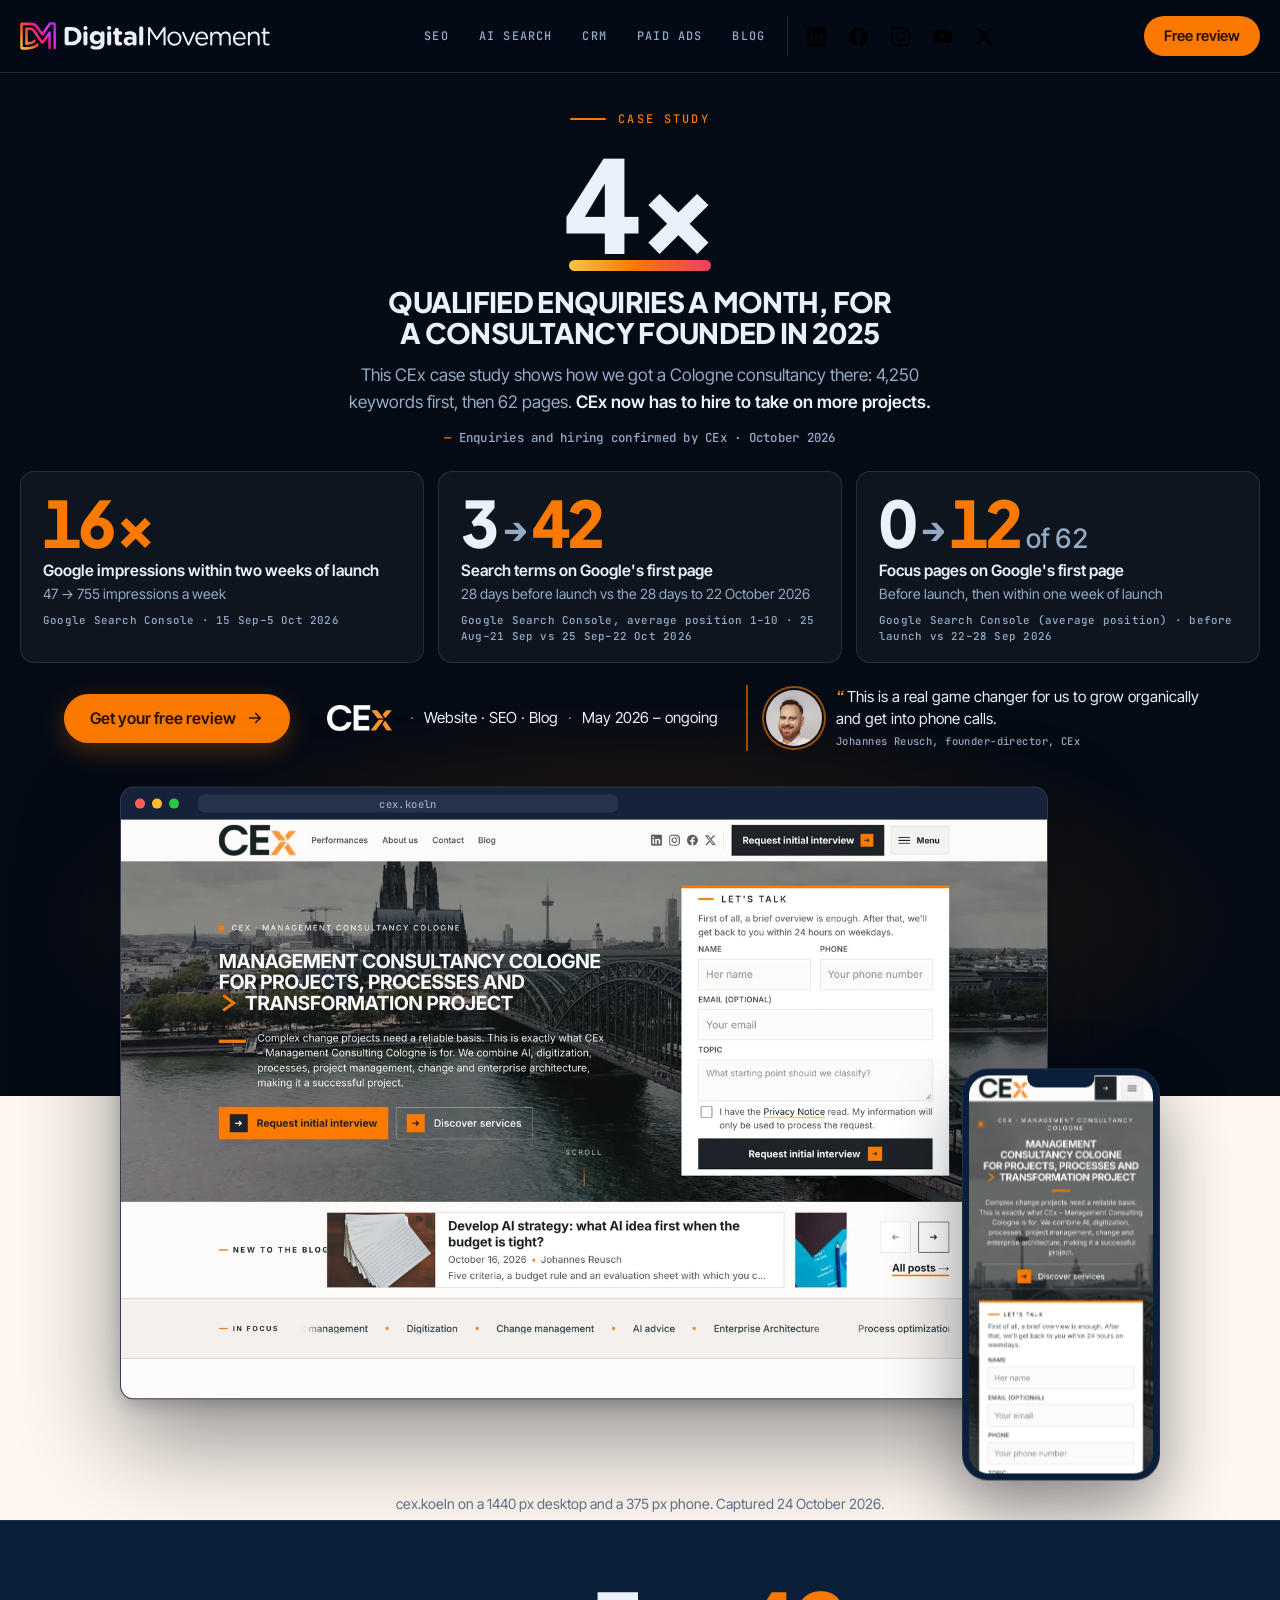
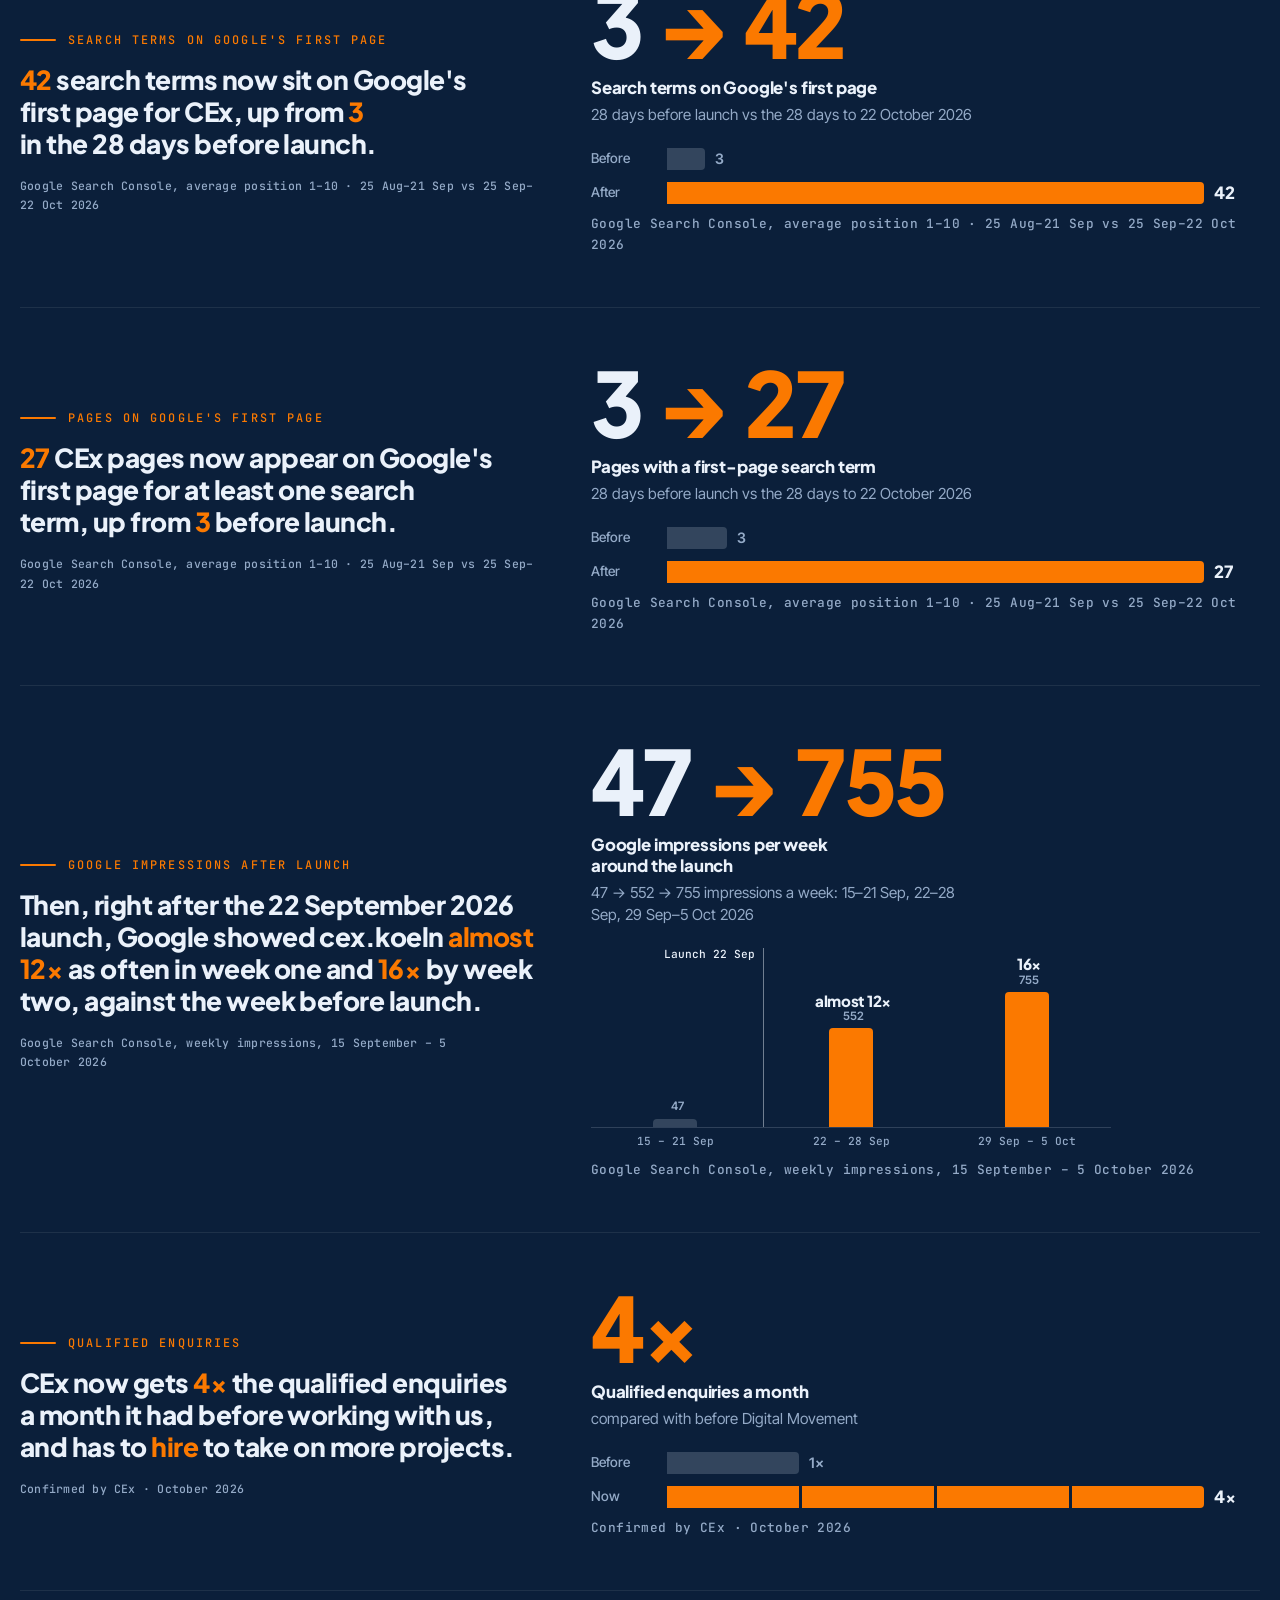
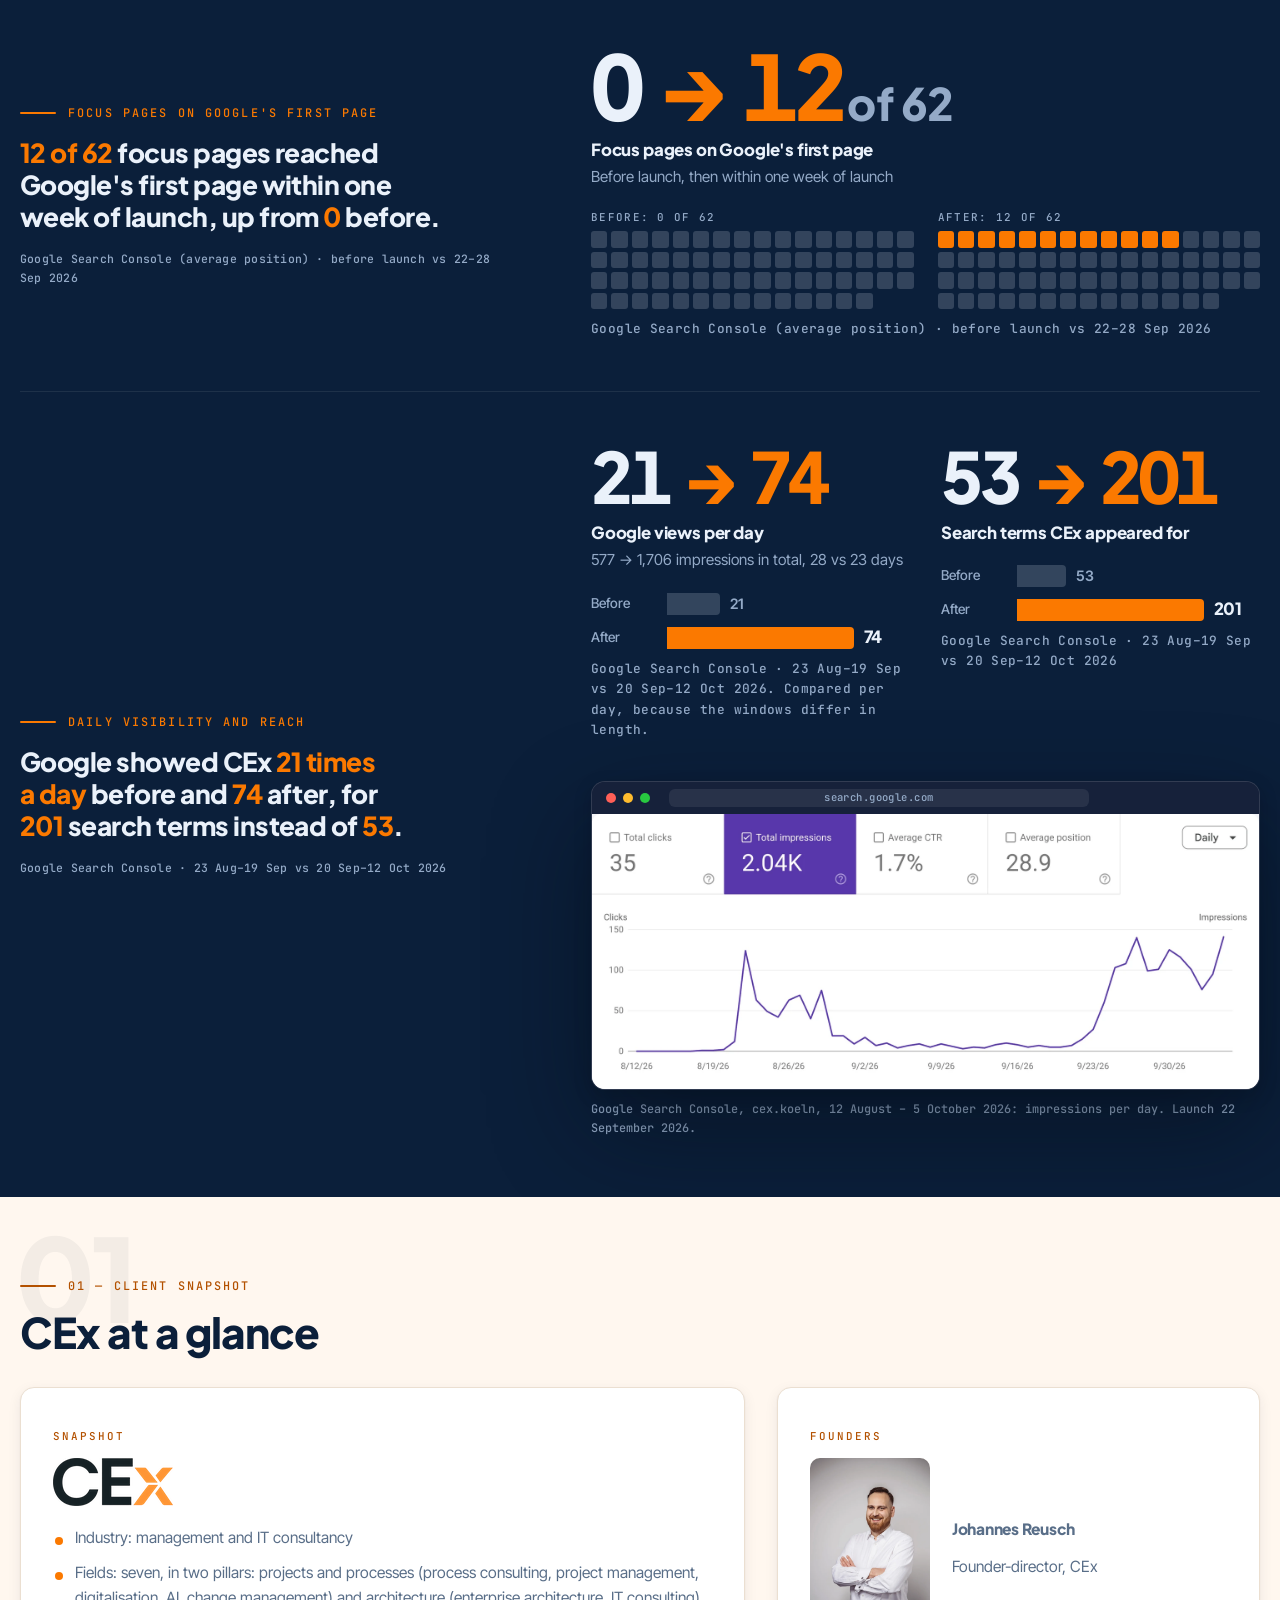
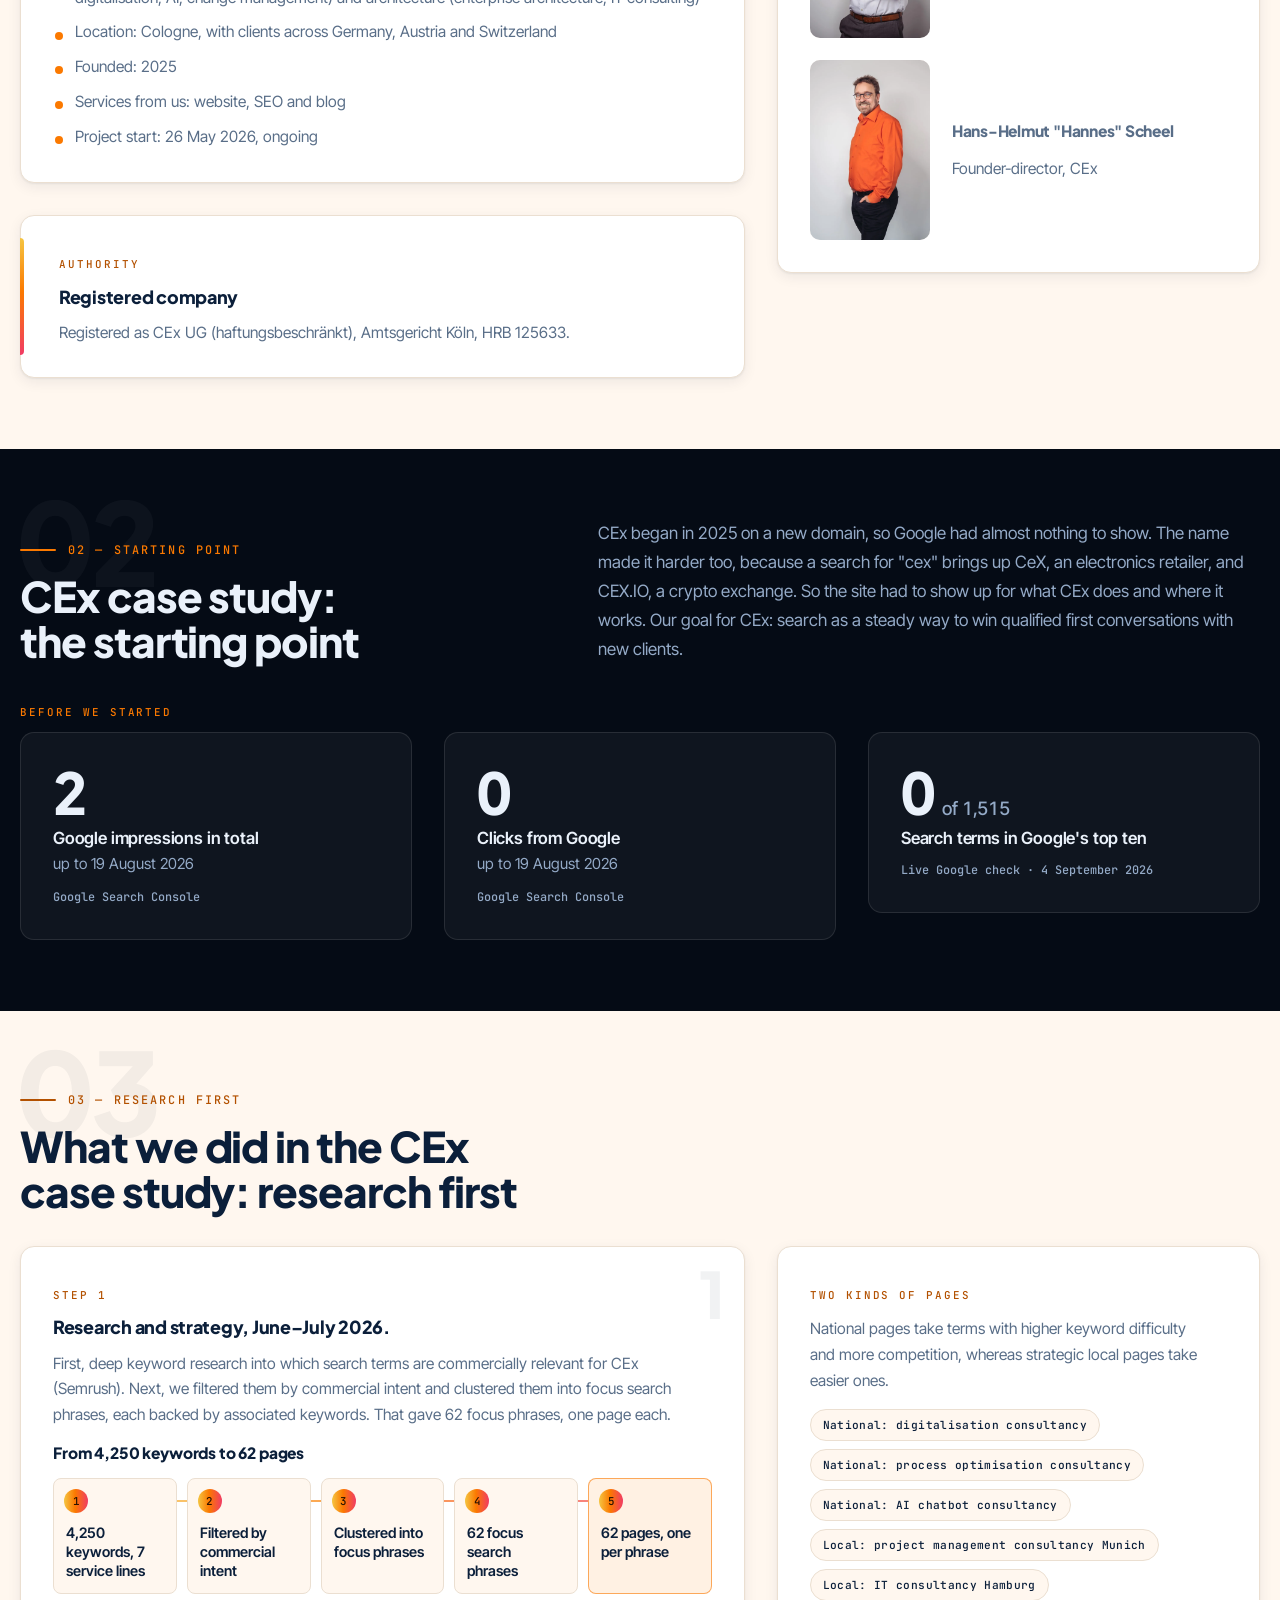
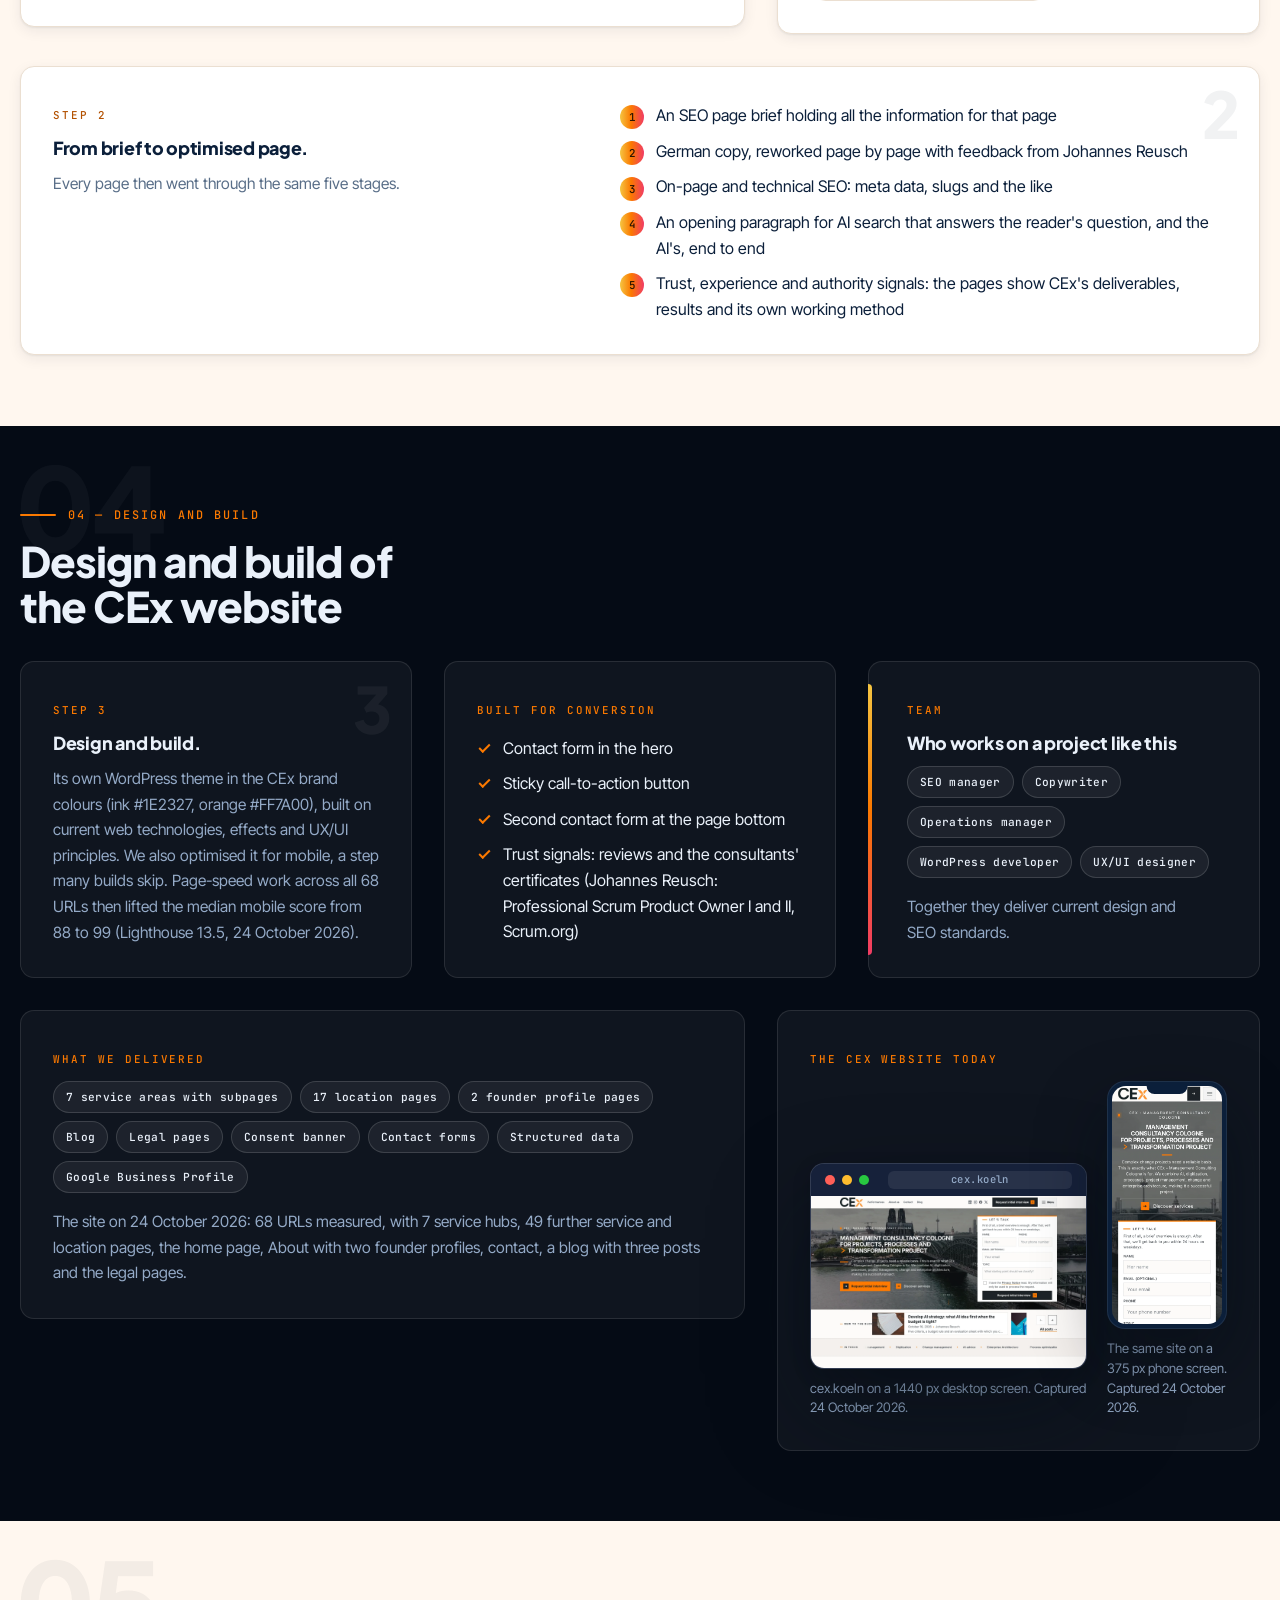
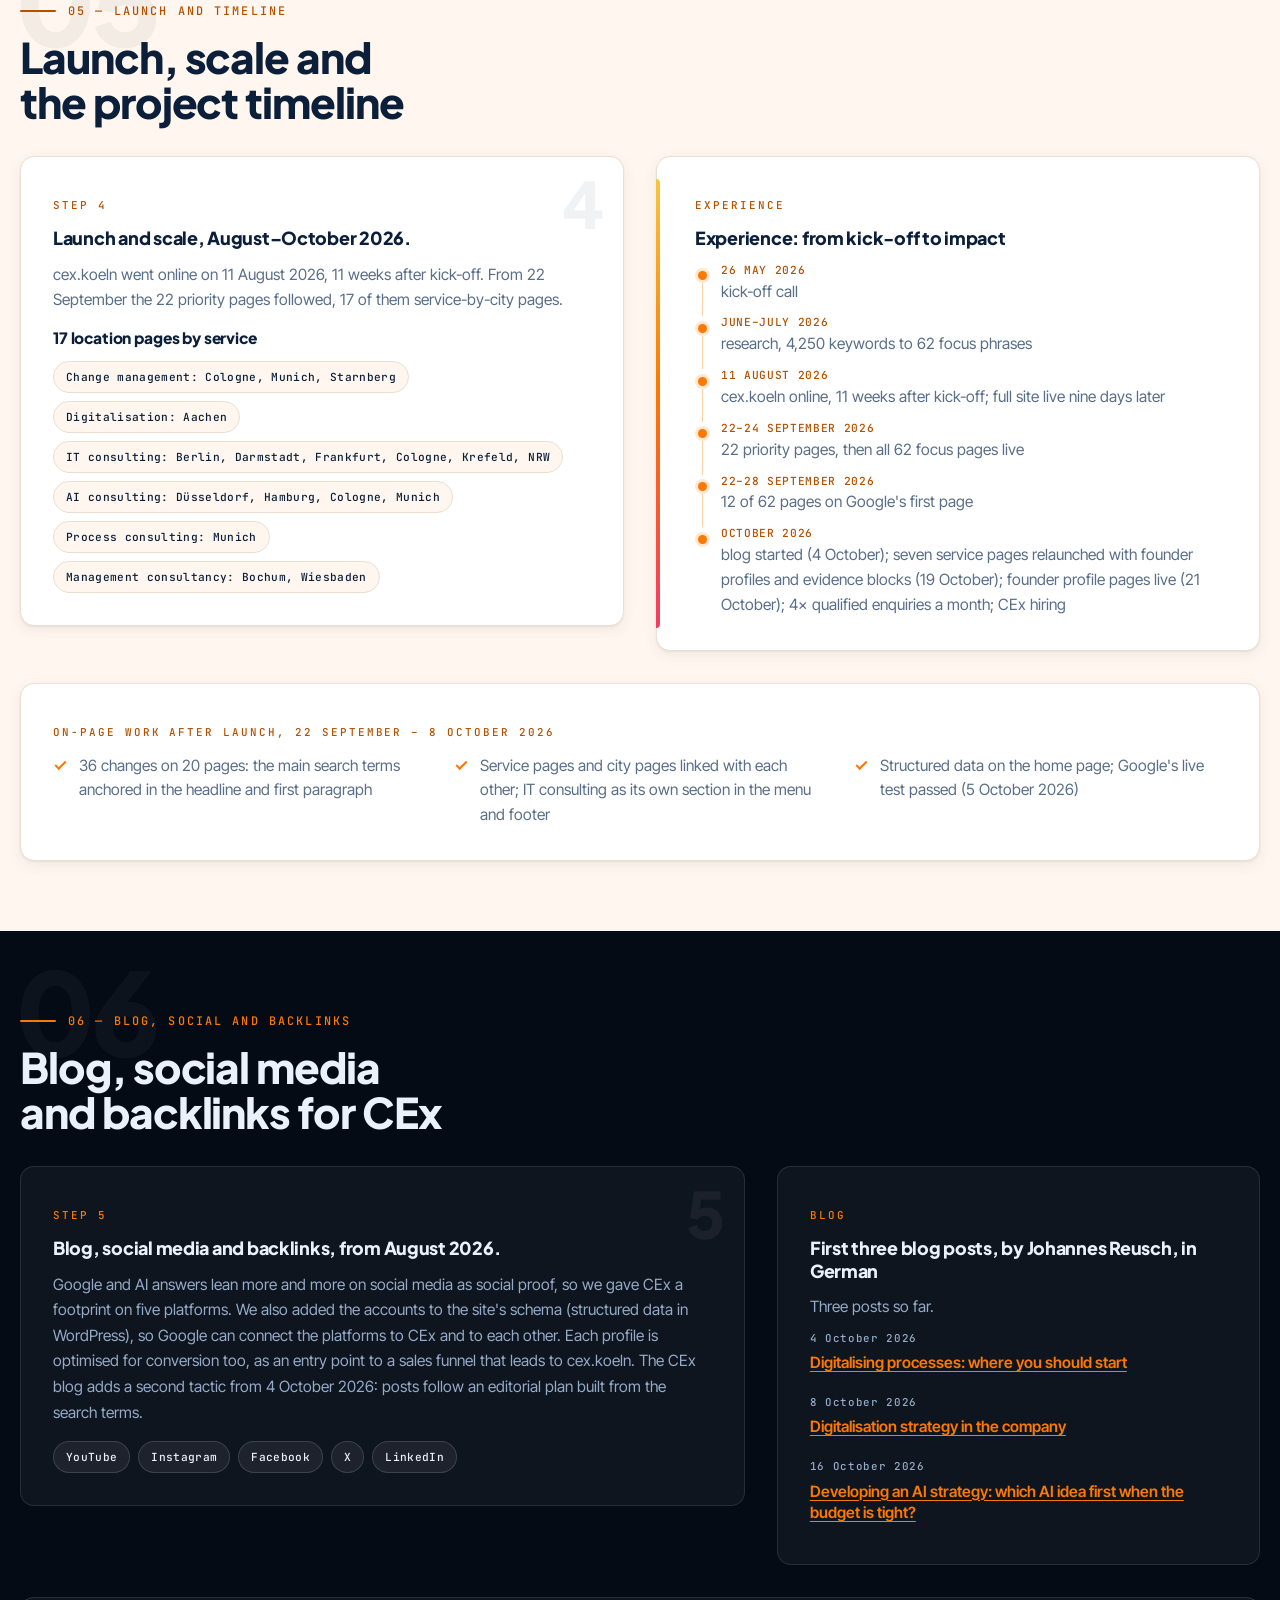
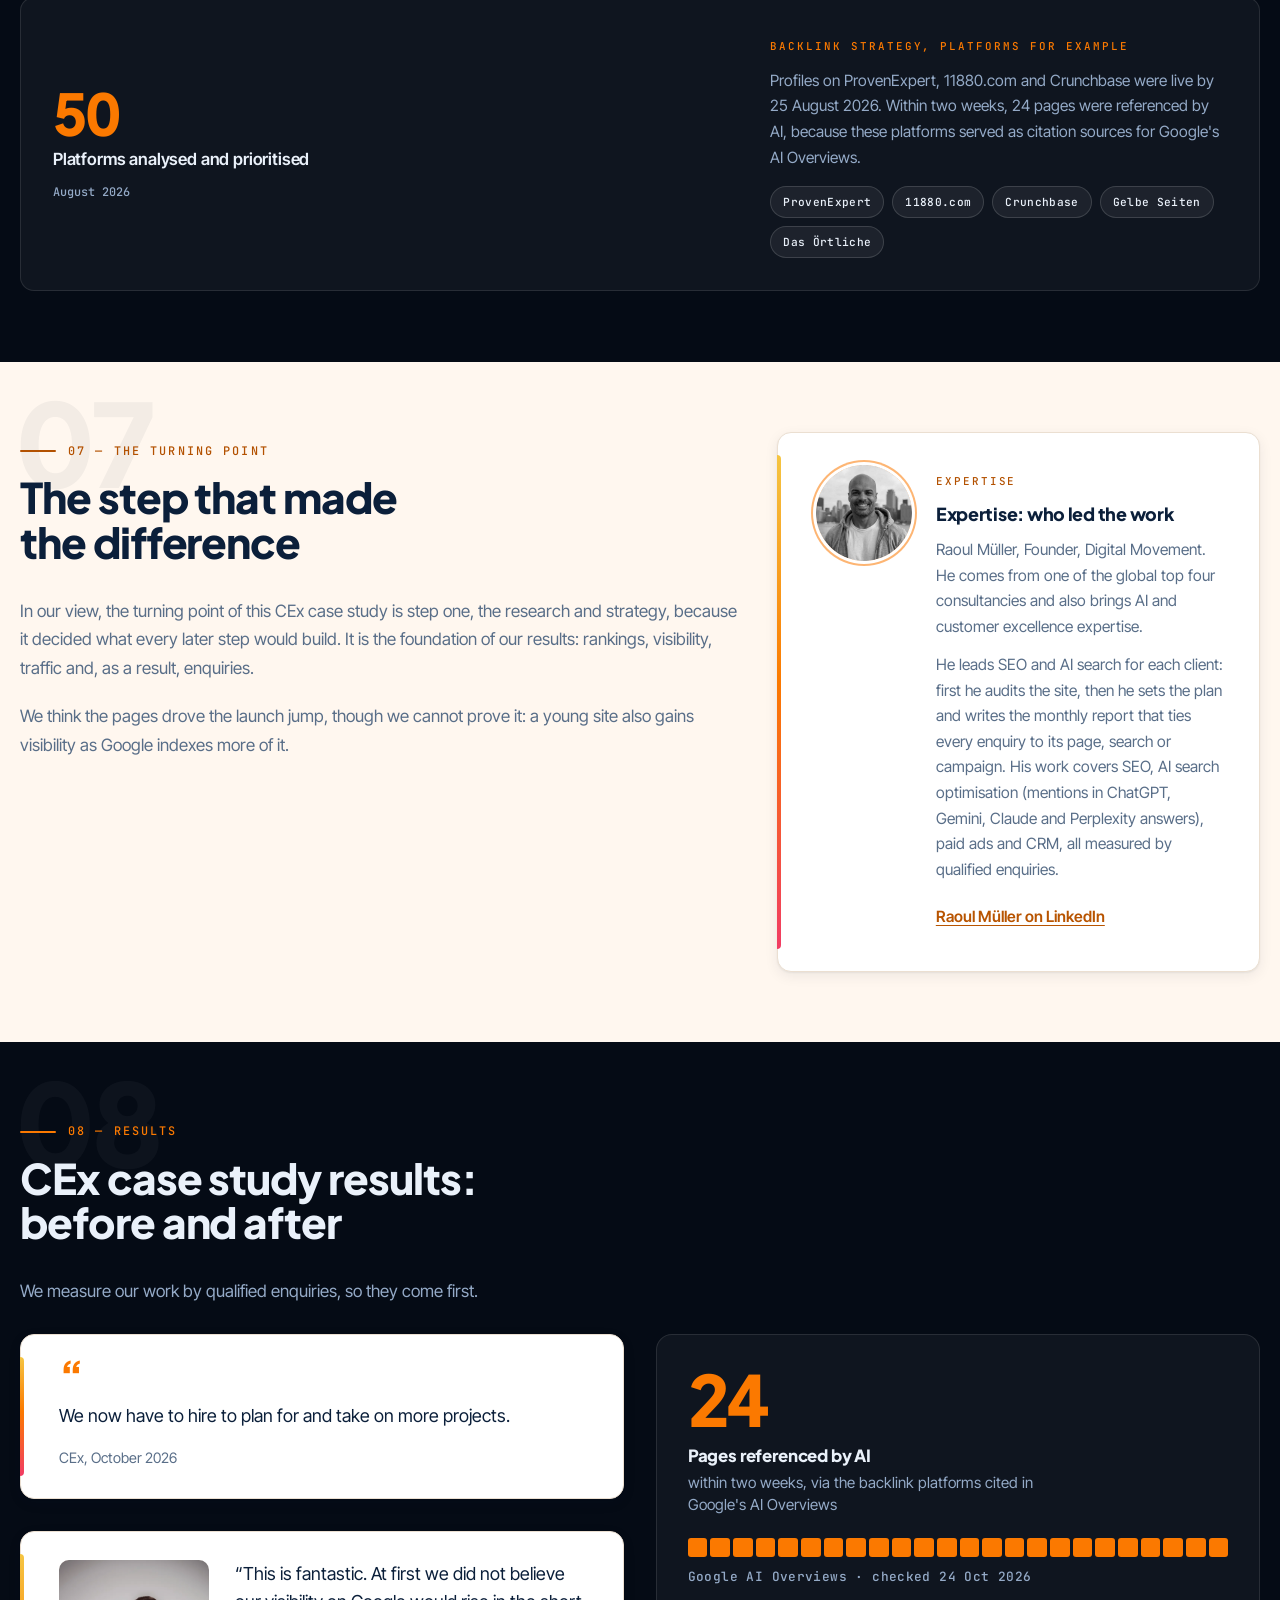
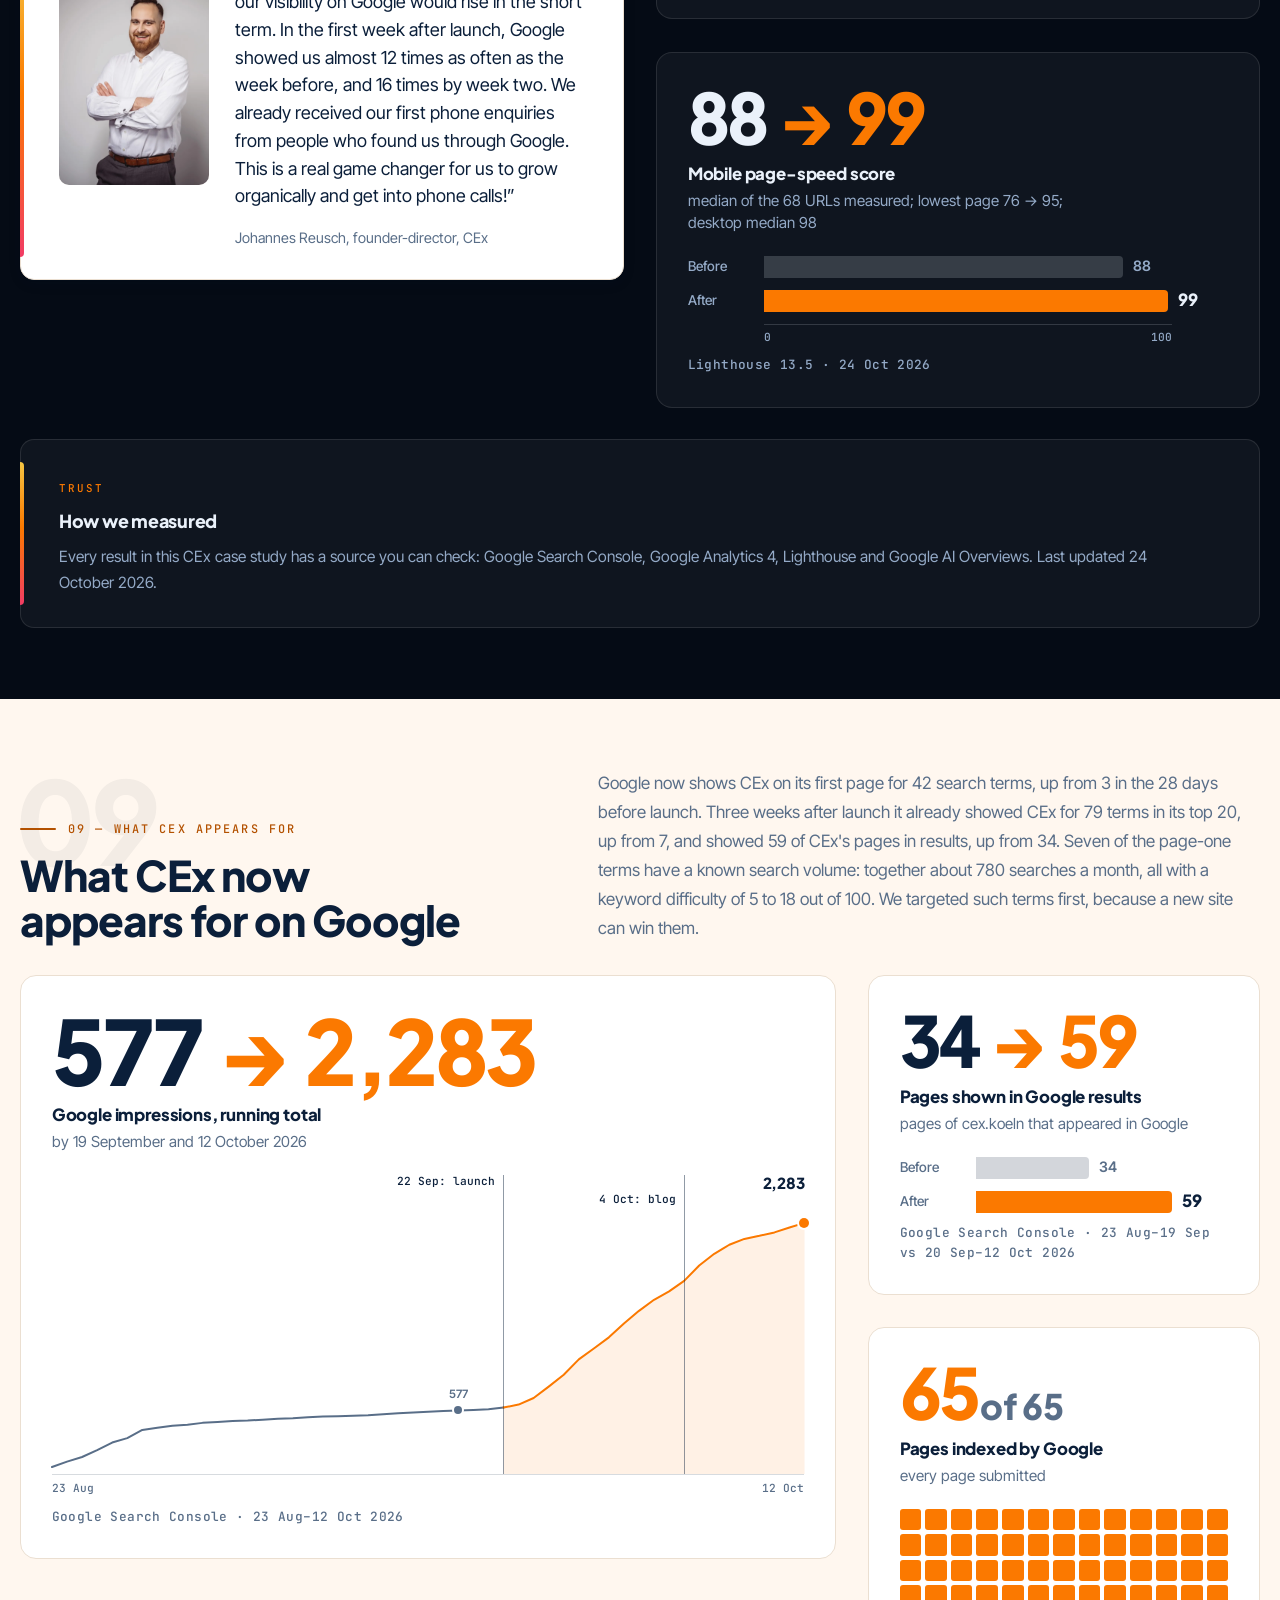
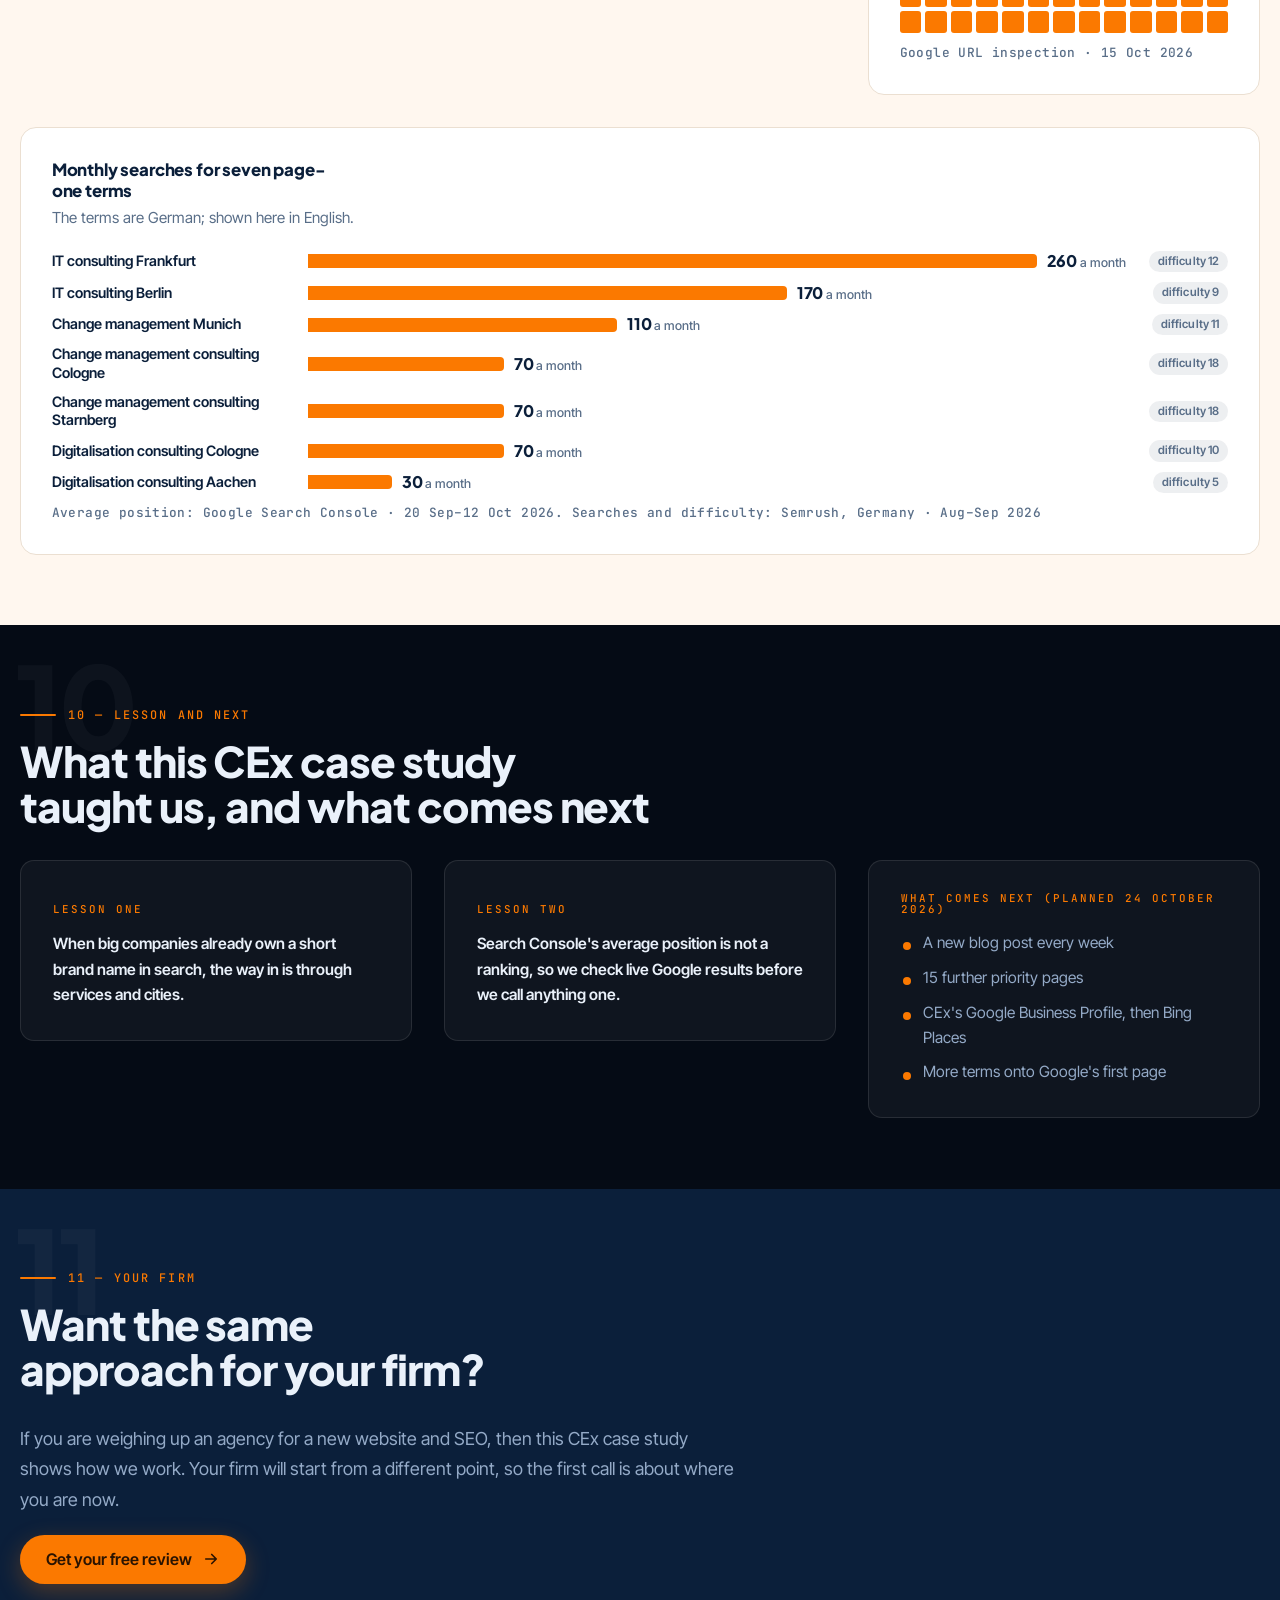
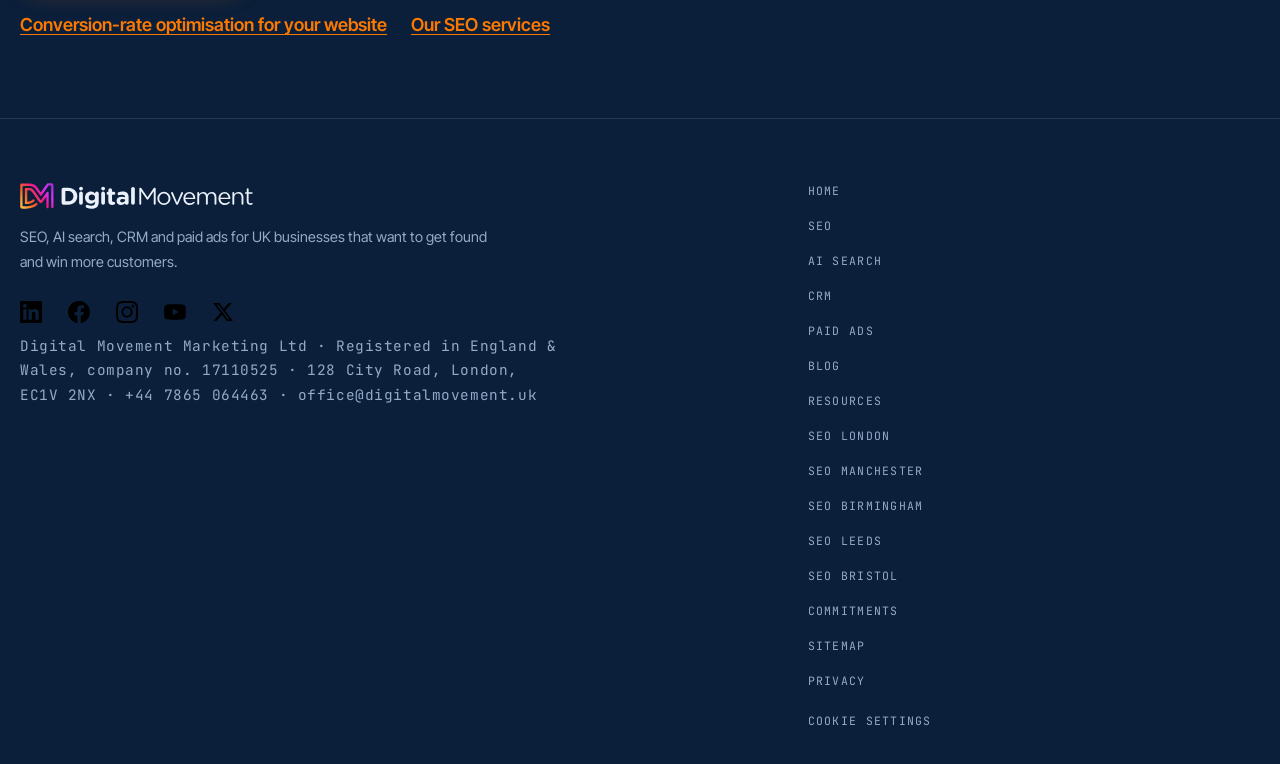
==== success-story-Cex/index.html @ 45807d8f "Add CEx case study preview (success-story-Cex) v1.1 with full-page thumbnails - index.html plus only" ====
<!doctype html>
<html lang="en-GB">
<head>
<meta charset="utf-8">
<meta name="viewport" content="width=device-width, initial-scale=1">
<meta name="robots" content="noindex, nofollow">
<title>CEx case study: 4× qualified enquiries a month</title>
<meta name="description" content="CEx case study: 4× qualified enquiries a month, 12 of 62 pages on Google's first page in a week, 16× Google impressions after launch. How we did it, with sources.">
<link rel="canonical" href="https://digitalmovement.uk/case-studies/cex-case-study/">
<meta property="og:type" content="article">
<meta property="og:locale" content="en_GB">
<meta property="og:url" content="https://digitalmovement.uk/case-studies/cex-case-study/">
<meta property="og:title" content="CEx case study: 4× qualified enquiries a month for a consultancy founded in 2025">
<meta property="og:description" content="A consultancy founded in 2025: 4× qualified enquiries a month, 12 of 62 pages on Google's first page within one week, Google impressions 16× by week two after launch. 62 pages from 4,250 keywords, by Digital Movement.">
<meta property="og:image" content="https://digitalmovementuk.github.io/dm-uk-website/success-story-Cex/thumbnail/og-1200x630.jpg">
<meta property="og:image:type" content="image/jpeg">
<meta property="og:image:width" content="1200">
<meta property="og:image:height" content="630">
<meta property="og:image:alt" content="CEx case study: 4× qualified enquiries a month, with the key figures from the Digital Movement SEO work.">
<meta name="twitter:card" content="summary_large_image">
<meta name="twitter:title" content="CEx case study: 4× qualified enquiries a month for a consultancy founded in 2025">
<meta name="twitter:description" content="4× qualified enquiries a month, 12 of 62 pages on Google's first page within one week and 16× Google impressions after launch. By Digital Movement, with sources.">
<meta name="twitter:image" content="https://digitalmovementuk.github.io/dm-uk-website/success-story-Cex/thumbnail/og-1200x630.jpg">
<link rel="icon" href="assets/brand/favicon.ico" sizes="any">
<link rel="icon" href="assets/brand/favicon.svg" type="image/svg+xml">
<link rel="icon" href="assets/brand/favicon-192.png" sizes="192x192" type="image/png">
<link rel="apple-touch-icon" href="assets/brand/apple-touch-icon.png">
<link rel="preconnect" href="https://fonts.googleapis.com">
<link rel="preconnect" href="https://fonts.gstatic.com" crossorigin>
<link rel="stylesheet" href="https://fonts.googleapis.com/css2?family=Inter+Tight:wght@400;500;600&family=JetBrains+Mono:wght@500&family=Plus+Jakarta+Sans:wght@800&display=swap">
<link rel="stylesheet" href="assets/css/cex-case-study.css">
<link rel="stylesheet" href="assets/css/dm-case-charts.css">
<script>document.documentElement.classList.add('js');</script>
<!-- CEx case study page. Version v1.1 — 2026-10-24.
     Change log
     v1.1  2026-10-24  Previous design (concept B) kept, copy v1.6 applied block by block. Hero: 4× in the gradient mark, lede with the
                       hiring line and its source, scoreboard of three tiles (16×, 0 → 12 of 62, 21 → 74; data-fold on H1, lede and tiles,
                       data-fold="desktop" on the CTA and the founder quote), founder quote with a round avatar beside the CTA, device
                       caption. Stat band replaced by the results band: five rows in one layout (statement left, chart right): launch jump
                       (three bars 47 → 552 → 755), qualified enquiries 4×, keyword rankings 2 → 31 and 7 → 79, pages on Google's first page
                       0 → 12 of 62 (before/after cell grids), daily visibility 21 → 74 and 53 → 201. Sections: founders with photos and the
                       authority box; "Before we started" figures; flow infographic, page-type chips, five-stage list; conversion checklist,
                       team chips, "What we delivered" chips, website-today pair beside Step 3; six-milestone timeline with the 17 location
                       pages and the on-page work; blog block (three posts), platform chips as plain examples, backlink block; DM lead
                       credentials and LinkedIn; results: the two client quotes, 24 pages referenced by AI, speed 88 → 99, trust box; new
                       section "What CEx now appears for on Google" (running total 577 → 2,283, 34 → 59, 65 of 65, seven page-one terms);
                       lessons as three boxes. Removed under Raoul's rules: hosting, sitemap, Search Console/GA4 set-up, approval dates,
                       translator note, internal provenance, placeholders, live/prioritised/pending state markers, the Search Console
                       screenshot and the long weekly run (both show the fall after 5 Oct), GA4 18 visits (no before figure), duplicate
                       figures outside the band. Clean-up pass: tighter section rhythm, head and intro side by side, balanced columns.
                       Chart kit linked (dm-case-charts.css/.js).
     v1.0  2026-10-24  First preview. -->

<!-- PREVIEW CHROME: provided by the WordPress theme on publish -->
<style id="preview-chrome">
  :root { --orange:#FB7900; --orange-600:#DE6A00; --ink-950:#050B15; --ink-900:#0B1F3A; --on-dark:#EAF1FA; --on-dark-mute:#94AAC7; --grad:linear-gradient(90deg,#F5C542 0%,#FB7900 46%,#F13C64 100%); --mono:"JetBrains Mono",ui-monospace,SFMono-Regular,Menlo,monospace; --body:"Inter Tight",ui-sans-serif,system-ui,sans-serif; --header-h:72px; }
  html { background:#050B15; }
  body { margin:0; padding-top:calc(var(--header-h) + 1px); font-family:var(--body); background:#050B15; color:var(--on-dark); -webkit-font-smoothing:antialiased; overflow-x:clip; }
  .wrap { width:min(100% - 40px,1240px); margin-inline:auto; }
  .skip-link { position:absolute; left:-9999px; top:0; z-index:200; background:var(--orange); color:#2A1300; padding:12px 20px; font-family:var(--mono); font-size:.74rem; border-radius:0 0 8px 0; text-decoration:none; }
  .skip-link:focus { left:0; }
  :focus-visible { outline:3px solid var(--orange); outline-offset:3px; border-radius:4px; }
  .rail { position:fixed; inset:0 0 auto 0; height:3px; z-index:120; background:var(--grad); transform-origin:0 50%; transform:scaleX(0); }
  .site-header { position:fixed; top:0; left:0; right:0; z-index:100; background:rgba(5,11,21,.92); -webkit-backdrop-filter:saturate(1.4) blur(8px); backdrop-filter:saturate(1.4) blur(8px); border-bottom:1px solid rgba(255,255,255,.1); }
  .nav { display:flex; align-items:center; justify-content:space-between; gap:24px; min-height:var(--header-h); }
  .brand { display:inline-flex; align-items:center; text-decoration:none; flex-shrink:0; }
  .brand-logo { height:28px; width:auto; }
  .nav-links { display:flex; align-items:center; gap:2px; }
  .nav-links a { text-decoration:none; color:var(--on-dark-mute); font-family:var(--mono); font-size:.74rem; font-weight:500; letter-spacing:.1em; text-transform:uppercase; padding:10px 14px; border-radius:999px; transition:color .2s,background .2s; }
  .nav-links a:hover { color:var(--on-dark); background:rgba(255,255,255,.07); }
  .nav-socials { display:flex; align-items:center; gap:2px; margin-left:6px; padding-left:8px; border-left:1px solid rgba(255,255,255,.14); }
  .nav-links a.nav-social { display:inline-flex; align-items:center; justify-content:center; width:40px; height:40px; padding:0; flex-shrink:0; }
  .nav-links a.nav-social svg { width:19px; height:19px; display:block; }
  .nav-links a.nav-social span { position:absolute; width:1px; height:1px; padding:0; margin:-1px; overflow:hidden; clip:rect(0 0 0 0); clip-path:inset(50%); white-space:nowrap; }
  .nav-cta { display:inline-flex; align-items:center; gap:8px; background:var(--orange); color:#2A1300; text-decoration:none; font-weight:600; font-size:.92rem; padding:11px 20px; border-radius:999px; transition:background .2s,transform .2s; white-space:nowrap; }
  .nav-cta:hover { background:var(--orange-600); transform:translateY(-1px); }
  .nav-toggle { display:none; background:none; cursor:pointer; padding:0; border:1.5px solid rgba(255,255,255,.22); border-radius:11px; width:44px; height:44px; flex-direction:column; align-items:center; justify-content:center; gap:4px; flex-shrink:0; }
  .nav-toggle span { display:block; width:18px; height:2px; background:var(--on-dark); border-radius:2px; transition:transform .25s,opacity .2s; }
  .nav-toggle[aria-expanded="true"] span:nth-child(1) { transform:translateY(6px) rotate(45deg); }
  .nav-toggle[aria-expanded="true"] span:nth-child(2) { opacity:0; }
  .nav-toggle[aria-expanded="true"] span:nth-child(3) { transform:translateY(-6px) rotate(-45deg); }
  @media (max-width: 1040px) {
    .nav { gap:12px; flex-wrap:nowrap; position:relative; }
    .nav-toggle { display:flex; order:3; }
    .brand { order:1; }
    .nav-cta { order:2; padding:9px 14px; font-size:.8rem; margin-left:auto; }
    .brand-logo { height:22px; }
    .nav-links { display:none; position:absolute; left:-20px; right:-20px; top:100%; z-index:10; flex-direction:column; align-items:stretch; gap:2px; background:var(--ink-950); border-bottom:1px solid rgba(255,255,255,.14); padding:10px 20px 18px; box-shadow:0 22px 44px rgba(0,0,0,.55); order:4; }
    .nav-links.open { display:flex; }
    .nav-links a { padding:14px 12px; font-size:.78rem; border-radius:10px; }
    .nav-socials { justify-content:center; gap:10px; margin:8px 0 0; padding:12px 0 0; border-left:0; border-top:1px solid rgba(255,255,255,.14); }
    .nav-links a.nav-social { width:44px; height:44px; border-radius:50%; }
  }
  @media (max-width: 400px) { .nav-cta { padding:9px 12px; font-size:.74rem; } .brand-logo { height:20px; } }
  .site-footer { background:var(--ink-900); padding:64px 0 32px; border-top:1px solid rgba(255,255,255,.1); }
  .footer-grid { display:grid; grid-template-columns:1fr; gap:32px; text-align:center; }
  .footer-logo { height:26px; width:auto; margin-bottom:16px; }
  .site-footer p { font-size:.9rem; line-height:1.7; color:var(--on-dark-mute); max-width:60ch; margin:0 auto; }
  .footer-legal { font-family:var(--mono); font-size:.66rem; line-height:1.9; letter-spacing:.04em; color:var(--on-dark-mute); margin-top:16px; }
  .footer-links { display:flex; flex-direction:column; gap:11px; align-items:center; }
  .footer-links a, .footer-consent { font-family:var(--mono); font-size:.72rem; letter-spacing:.11em; text-transform:uppercase; color:var(--on-dark-mute); text-decoration:none; transition:color .2s; background:none; border:0; padding:0; cursor:pointer; min-height:24px; }
  .footer-links a:hover, .footer-consent:hover { color:var(--orange); }
  .footer-social { display:flex; gap:4px; margin-top:16px; justify-content:center; }
  .footer-social a { display:inline-flex; align-items:center; justify-content:center; width:44px; height:44px; color:var(--on-dark-mute); transition:color .2s; }
  .footer-social a:hover, .footer-social a:focus-visible { color:var(--orange); }
  .footer-social svg { width:22px; height:22px; display:block; }
  .brand { justify-content:center; }
  @media (min-width: 900px) {
    .footer-grid { grid-template-columns:minmax(0,1.6fr) minmax(0,1fr); gap:64px; text-align:left; }
    .site-footer p { margin:0; }
    .footer-links { align-items:flex-start; }
    .footer-social { justify-content:flex-start; margin-inline-start:-11px; }
    .brand { justify-content:flex-start; }
  }
  @media (prefers-reduced-motion: reduce) { .nav-cta:hover { transform:none; } .rail { transition:none; } }
</style>
<!-- /PREVIEW CHROME -->
</head>
<body>

<!-- PREVIEW CHROME: provided by the WordPress theme on publish -->
<svg width="0" height="0" style="position:absolute" aria-hidden="true" focusable="false">
  <symbol id="i-linkedin" viewBox="0 0 24 24"><path d="M20.447 20.452h-3.554v-5.569c0-1.328-.027-3.037-1.852-3.037-1.853 0-2.136 1.445-2.136 2.939v5.667H9.351V9h3.414v1.561h.046c.477-.9 1.637-1.85 3.37-1.85 3.601 0 4.267 2.37 4.267 5.455v6.286zM5.337 7.433a2.062 2.062 0 0 1-2.063-2.065 2.064 2.064 0 1 1 2.063 2.065zm1.782 13.019H3.555V9h3.564v11.452zM22.225 0H1.771C.792 0 0 .774 0 1.729v20.542C0 23.227.792 24 1.771 24h20.451C23.2 24 24 23.227 24 22.271V1.729C24 .774 23.2 0 22.222 0h.003z"/></symbol>
  <symbol id="i-facebook" viewBox="0 0 24 24"><path d="M24 12.073C24 5.405 18.627 0 12 0S0 5.405 0 12.073C0 18.1 4.388 23.094 10.125 24v-8.437H7.078v-3.49h3.047V9.412c0-3.026 1.792-4.697 4.533-4.697 1.313 0 2.686.236 2.686.236v2.971H15.83c-1.491 0-1.956.931-1.956 1.887v2.264h3.328l-.532 3.49h-2.796V24C19.612 23.094 24 18.1 24 12.073z"/></symbol>
  <symbol id="i-instagram" viewBox="0 0 24 24"><path d="M12 2.163c3.204 0 3.584.012 4.85.07 1.17.053 1.805.249 2.227.415.56.217.96.477 1.38.896.42.42.679.82.896 1.38.164.422.36 1.057.413 2.227.059 1.266.07 1.646.07 4.85s-.011 3.584-.07 4.85c-.053 1.17-.249 1.805-.413 2.227a3.72 3.72 0 0 1-.896 1.38 3.72 3.72 0 0 1-1.38.896c-.422.164-1.057.36-2.227.413-1.266.059-1.646.07-4.85.07s-3.584-.011-4.85-.07c-1.17-.053-1.805-.249-2.227-.413a3.72 3.72 0 0 1-1.38-.896 3.72 3.72 0 0 1-.896-1.38c-.166-.422-.362-1.057-.415-2.227-.058-1.266-.07-1.646-.07-4.85s.012-3.584.07-4.85c.053-1.17.249-1.805.415-2.227.217-.56.477-.96.896-1.38.42-.419.82-.679 1.38-.896.422-.166 1.057-.362 2.227-.415 1.266-.058 1.646-.07 4.85-.07zM12 0C8.741 0 8.332.014 7.052.072 5.775.131 4.902.334 4.14.63a5.88 5.88 0 0 0-2.126 1.384A5.88 5.88 0 0 0 .63 4.14C.334 4.902.131 5.775.072 7.052.014 8.332 0 8.741 0 12s.014 3.668.072 4.948c.059 1.277.262 2.15.558 2.912a5.88 5.88 0 0 0 1.384 2.126A5.88 5.88 0 0 0 4.14 23.37c.762.296 1.635.499 2.912.558C8.332 23.986 8.741 24 12 24s3.668-.014 4.948-.072c1.277-.059 2.15-.262 2.912-.558a5.88 5.88 0 0 0 2.126-1.384 5.88 5.88 0 0 0 1.384-2.126c.296-.762.499-1.635.558-2.912.058-1.28.072-1.689.072-4.948s-.014-3.668-.072-4.948c-.059-1.277-.262-2.15-.558-2.912a5.88 5.88 0 0 0-1.384-2.126A5.88 5.88 0 0 0 19.86.63c-.762-.296-1.635-.499-2.912-.558C15.668.014 15.259 0 12 0zm0 5.838a6.162 6.162 0 1 0 0 12.324 6.162 6.162 0 0 0 0-12.324zM12 16a4 4 0 1 1 0-8 4 4 0 0 1 0 8zm6.406-11.845a1.44 1.44 0 1 0 0 2.881 1.44 1.44 0 0 0 0-2.881z"/></symbol>
  <symbol id="i-youtube" viewBox="0 0 24 24"><path d="M23.498 6.186a3.016 3.016 0 0 0-2.122-2.136C19.505 3.545 12 3.545 12 3.545s-7.505 0-9.377.51A3.017 3.017 0 0 0 .502 6.186C0 8.07 0 12 0 12s0 3.93.502 5.814a3.016 3.016 0 0 0 2.122 2.136c1.871.505 9.376.505 9.376.505s7.505 0 9.377-.505a3.015 3.015 0 0 0 2.122-2.136C24 15.93 24 12 24 12s0-3.93-.502-5.814zM9.545 15.568V8.432L15.818 12l-6.273 3.568z"/></symbol>
  <symbol id="i-x" viewBox="0 0 24 24"><path d="M18.244 2.25h3.308l-7.227 8.26 8.502 11.24H16.17l-5.214-6.817L4.99 21.75H1.68l7.73-8.835L1.254 2.25H8.08l4.713 6.231 5.451-6.231Zm-1.161 17.52h1.833L7.084 4.126H5.117L17.083 19.77Z"/></symbol>
</svg>
<a class="skip-link" href="#main">Skip to content</a>
<div class="rail" aria-hidden="true"></div>
<header class="site-header" data-qa-ignore>
  <div class="wrap nav">
    <a class="brand" href="/" aria-label="Digital Movement UK home">
      <img class="brand-logo" src="assets/brand/dm-logo-light.svg" alt="Digital Movement UK" width="250" height="28">
    </a>
    <button class="nav-toggle" id="navToggle" type="button" aria-expanded="false" aria-controls="navLinks" aria-label="Open menu"><span></span><span></span><span></span></button>
    <nav class="nav-links" id="navLinks" aria-label="Primary">
      <a href="/seo-services/">SEO</a>
      <a href="/ai-search-optimisation/">AI Search</a>
      <a href="/crm/">CRM</a>
      <a href="/ppc-agency/">Paid Ads</a>
      <a href="/blog/">Blog</a>
      <div class="nav-socials" aria-label="Social media">
        <a class="nav-social" href="https://www.linkedin.com/company/digitalmovementuk" target="_blank" rel="noopener me" aria-label="Digital Movement UK on LinkedIn"><svg aria-hidden="true" focusable="false"><use href="#i-linkedin"/></svg><span>LinkedIn</span></a>
        <a class="nav-social" href="https://www.facebook.com/people/Digital-Movement-UK/61593383492000/" target="_blank" rel="noopener me" aria-label="Digital Movement UK on Facebook"><svg aria-hidden="true" focusable="false"><use href="#i-facebook"/></svg><span>Facebook</span></a>
        <a class="nav-social" href="https://www.instagram.com/digitalmovement.uk" target="_blank" rel="noopener me" aria-label="Digital Movement UK on Instagram"><svg aria-hidden="true" focusable="false"><use href="#i-instagram"/></svg><span>Instagram</span></a>
        <a class="nav-social" href="https://www.youtube.com/channel/UCZL6v3YNldo3aKHhc0uCWIQ" target="_blank" rel="noopener me" aria-label="Digital Movement UK on YouTube"><svg aria-hidden="true" focusable="false"><use href="#i-youtube"/></svg><span>YouTube</span></a>
        <a class="nav-social" href="https://x.com/DMovementUK" target="_blank" rel="noopener me" aria-label="Digital Movement UK on X"><svg aria-hidden="true" focusable="false"><use href="#i-x"/></svg><span>X</span></a>
      </div>
    </nav>
    <a class="nav-cta" href="/#contact">Free review</a>
  </div>
</header>
<!-- /PREVIEW CHROME -->

<main class="dm-case" id="main" tabindex="-1">

  <!-- Section 1: Hero -->
  <section class="dm-hero" aria-labelledby="dm-h1">
    <div class="dm-hero__text">
      <div class="dm-hero__inner">
        <p class="dm-kicker dm-enter">Case study</p>
        <h1 id="dm-h1" class="dm-enter" data-fold="all"><span class="dm-h1__big dm-mark">4×</span> <span class="dm-h1__rest">qualified enquiries a month, for a consultancy founded in 2025</span></h1>
        <p class="dm-hero__lede dm-enter" data-fold="all">This CEx case study shows how we got a Cologne consultancy there: 4,250 keywords first, then 62 pages. <strong>CEx now has to hire to take on more projects.</strong></p>
        <p class="dm-hero__src dm-enter">Enquiries and hiring confirmed by CEx · October 2026</p>
        <ul class="dm-hero__board dm-enter" aria-label="Results at a glance">
          <li class="dm-tile" data-fold="all">
            <p class="dm-tile__value"><span class="dm-tile__after">16×</span></p>
            <p class="dm-tile__label">Google impressions within two weeks of launch</p>
            <p class="dm-tile__detail">47 → 755 impressions a week</p>
            <p class="dm-tile__src">Google Search Console · 15 Sep–5 Oct 2026</p>
          </li>
          <li class="dm-tile" data-fold="all">
            <p class="dm-tile__value"><span class="dm-tile__before">3</span><span class="dm-arrow" role="img" aria-label="to">→</span><span class="dm-tile__after">42</span></p>
            <p class="dm-tile__label">Search terms on Google's first page</p>
            <p class="dm-tile__detail">28 days before launch vs the 28 days to 22 October 2026</p>
            <p class="dm-tile__src">Google Search Console, average position 1–10 · 25 Aug–21 Sep vs 25 Sep–22 Oct 2026</p>
          </li>
          <li class="dm-tile" data-fold="all">
            <p class="dm-tile__value"><span class="dm-tile__before">0</span><span class="dm-arrow" role="img" aria-label="to">→</span><span class="dm-tile__after">12</span><span class="dm-tile__unit">of 62</span></p>
            <p class="dm-tile__label">Focus pages on Google's first page</p>
            <p class="dm-tile__detail">Before launch, then within one week of launch</p>
            <p class="dm-tile__src">Google Search Console (average position) · before launch vs 22–28 Sep 2026</p>
          </li>
        </ul>
        <div class="dm-hero__row dm-enter">
          <a class="dm-btn" href="/#contact" data-fold="desktop">Get your free review <svg viewBox="0 0 24 24" fill="none" stroke="currentColor" stroke-width="2.2" stroke-linecap="round" stroke-linejoin="round" aria-hidden="true" focusable="false"><path d="M5 12h14M13 6l6 6-6 6"/></svg></a>
          <span class="dm-hero__meta">
            <a class="dm-hero__logo" href="https://cex.koeln" target="_blank" rel="noopener" aria-label="CEx website, cex.koeln (opens in a new tab)"><img src="assets/img/cex-logo-on-dark.webp" alt="CEx case study: logo of CEx UG (haftungsbeschränkt), management and IT consultancy, Cologne" width="240" height="96" fetchpriority="high" decoding="async"></a>
            <span class="dm-sep" aria-hidden="true">·</span><span>Website · SEO · Blog</span>
            <span class="dm-sep" aria-hidden="true">·</span><span>May 2026 – ongoing</span>
          </span>
          <figure class="dm-hero__quote" data-fold="desktop">
            <img class="dm-hero__avatar" src="assets/img/cex-founder-johannes-reusch-avatar.webp" srcset="assets/img/cex-founder-johannes-reusch-avatar.webp 1x, assets/img/cex-founder-johannes-reusch-avatar@2x.webp 2x" alt="Johannes Reusch, founder-director of CEx" width="160" height="160" fetchpriority="high" decoding="async">
            <blockquote><p><span class="dm-qmark" aria-hidden="true">“</span>This is a real game changer for us to grow organically and get into phone calls.</p></blockquote>
            <figcaption>Johannes Reusch, founder-director, CEx</figcaption>
          </figure>
        </div>
      </div>
    </div>
    <div class="dm-hero__visual">
      <div class="dm-devices">
        <div class="dm-browser">
          <div class="dm-browser__bar" aria-hidden="true"><i></i><i></i><i></i><span class="dm-browser__url">cex.koeln</span></div>
          <img src="assets/img/cex-website-desktop.webp" srcset="assets/img/cex-website-desktop.webp 1440w, assets/img/cex-website-desktop@2x.webp 2880w" sizes="(min-width: 1100px) 946px, 91vw" alt="CEx case study: the cex.koeln website on a 1440 px desktop screen, captured 24 October 2026" width="1440" height="900" fetchpriority="high" decoding="async">
        </div>
        <div class="dm-phone">
          <img src="assets/img/cex-website-mobile.webp" srcset="assets/img/cex-website-mobile.webp 750w, assets/img/cex-website-mobile@3x.webp 1125w" sizes="(min-width: 1100px) 198px, 19vw" alt="The cex.koeln website on a 375 px phone screen, captured 24 October 2026" width="750" height="1624" fetchpriority="high" decoding="async">
        </div>
      </div>
      <p class="dm-hero__caption">cex.koeln on a 1440 px desktop and a 375 px phone. Captured 24 October 2026.</p>
    </div>
  </section>

  <!-- Results band: before and after, one row per metric, same layout in every row (replaces the v1.0 stat band) -->
  <section class="dm-launch" aria-label="Results, before and after">
    <div class="dm-wrap">
    <div class="dm-launch__row">
      <div class="dm-reveal">
        <p class="dm-kicker">Search terms on Google's first page</p>
        <p class="dm-launch__highlight"><em>42</em> search terms now sit on Google's first page for CEx, up from <em>3</em> in the 28 days before launch.</p>
        <p class="dm-launch__src dm-mono">Google Search Console, average position 1–10 · 25 Aug–21 Sep vs 25 Sep–22 Oct 2026</p>
      </div>
      <div class="dm-reveal" data-delay="1">
        <figure class="dm-chart dm-chart--bars dm-chart--lg dm-chart--dark" data-chart="bars-first-page" aria-labelledby="dmc-first-page-label-l" style="--dmc-max: 42;">
          <p class="dm-figure__value">3 <span class="dm-figure__arrow" role="img" aria-label="to">→</span> <span class="dm-figure__after">42</span></p>
          <p class="dm-figure__label" id="dmc-first-page-label-l">Search terms on Google's first page</p>
          <p class="dm-figure__detail">28 days before launch vs the 28 days to 22 October 2026</p>
          <div class="dm-chart__viz">
            <dl class="dm-chart__rows">
              <div class="dm-chart__row dm-chart__row--before">
                <dt class="dm-chart__label">Before</dt>
                <dd class="dm-chart__track"><span class="dm-chart__bar" style="--dm-v: 3;"></span><span class="dm-chart__value">3</span></dd>
              </div>
              <div class="dm-chart__row dm-chart__row--after">
                <dt class="dm-chart__label">After</dt>
                <dd class="dm-chart__track"><span class="dm-chart__bar" style="--dm-v: 42;"></span><span class="dm-chart__value">42</span></dd>
              </div>
            </dl>
          </div>
          <figcaption class="dm-figure__source">Google Search Console, average position 1–10 · 25 Aug–21 Sep vs 25 Sep–22 Oct 2026</figcaption>
        </figure>
      </div>
    </div>
    <div class="dm-launch__row">
      <div class="dm-reveal">
        <p class="dm-kicker">Pages on Google's first page</p>
        <p class="dm-launch__highlight"><em>27</em> CEx pages now appear on Google's first page for at least one search term, up from <em>3</em> before launch.</p>
        <p class="dm-launch__src dm-mono">Google Search Console, average position 1–10 · 25 Aug–21 Sep vs 25 Sep–22 Oct 2026</p>
      </div>
      <div class="dm-reveal" data-delay="1">
        <figure class="dm-chart dm-chart--bars dm-chart--lg dm-chart--dark" data-chart="bars-pages-first-page" aria-labelledby="dmc-pages-p1-label-l" style="--dmc-max: 27;">
          <p class="dm-figure__value">3 <span class="dm-figure__arrow" role="img" aria-label="to">→</span> <span class="dm-figure__after">27</span></p>
          <p class="dm-figure__label" id="dmc-pages-p1-label-l">Pages with a first-page search term</p>
          <p class="dm-figure__detail">28 days before launch vs the 28 days to 22 October 2026</p>
          <div class="dm-chart__viz">
            <dl class="dm-chart__rows">
              <div class="dm-chart__row dm-chart__row--before">
                <dt class="dm-chart__label">Before</dt>
                <dd class="dm-chart__track"><span class="dm-chart__bar" style="--dm-v: 3;"></span><span class="dm-chart__value">3</span></dd>
              </div>
              <div class="dm-chart__row dm-chart__row--after">
                <dt class="dm-chart__label">After</dt>
                <dd class="dm-chart__track"><span class="dm-chart__bar" style="--dm-v: 27;"></span><span class="dm-chart__value">27</span></dd>
              </div>
            </dl>
          </div>
          <figcaption class="dm-figure__source">Google Search Console, average position 1–10 · 25 Aug–21 Sep vs 25 Sep–22 Oct 2026</figcaption>
        </figure>
      </div>
    </div>
    <div class="dm-launch__row">
      <div class="dm-reveal">
        <p class="dm-kicker" id="dm-launch-title">Google impressions after launch</p>
        <p class="dm-launch__highlight">Then, right after the 22 September 2026 launch, Google showed cex.koeln <em>almost 12×</em> as often in week one and <em>16×</em> by week two, against the week before launch.</p>
        <p class="dm-launch__src dm-mono">Google Search Console, weekly impressions, 15 September – 5 October 2026</p>
      </div>
      <div class="dm-reveal" data-delay="1">
        <figure class="dm-chart dm-chart--weekly dm-chart--lg dm-chart--dark" data-chart="weekly-launch-jump" aria-labelledby="dmc-weekly-label-l" style="--dmc-max: 755; --dm-n: 3; --dm-k: 1; --dmc-colw: 44px; --dmc-colsmax: 520px;">
          <p class="dm-figure__value">47 <span class="dm-figure__arrow" role="img" aria-label="to">→</span> <span class="dm-figure__after">755</span></p>
          <p class="dm-figure__label" id="dmc-weekly-label-l">Google impressions per week around the launch</p>
          <p class="dm-figure__detail">47 → 552 → 755 impressions a week: 15–21 Sep, 22–28 Sep, 29 Sep–5 Oct 2026</p>
          <div class="dm-chart__viz">
            <div class="dm-chart__cols" role="img" aria-label="Google impressions a week: 47 in the week before launch, 15 to 21 September 2026; 552 in the first week after launch, 22 to 28 September; 755 in the second, 29 September to 5 October">
              <div class="dm-chart__col" style="--dm-v: 47; --i: 0;"><span class="dm-chart__col-note"><span class="dm-chart__value">47</span></span></div>
              <div class="dm-chart__col dm-chart__col--after" style="--dm-v: 552; --i: 1;"><span class="dm-chart__col-note"><span class="dm-chart__delta">almost 12×</span><span class="dm-chart__value">552</span></span></div>
              <div class="dm-chart__col dm-chart__col--after" style="--dm-v: 755; --i: 2;"><span class="dm-chart__col-note"><span class="dm-chart__delta">16×</span><span class="dm-chart__value">755</span></span></div>
              <span class="dm-chart__marker"><span class="dm-chart__marker-label">Launch 22 Sep</span></span>
            </div>
            <div class="dm-chart__xaxis dm-chart__xaxis--under" aria-hidden="true"><span>15 – 21 Sep</span><span>22 – 28 Sep</span><span>29 Sep – 5 Oct</span></div>
            <div class="dm-sr" data-qa-ignore><table>
              <caption>Google impressions a week around the launch on 22 September 2026</caption>
              <thead><tr><th scope="col">Week</th><th scope="col">Impressions</th></tr></thead>
              <tbody><tr><td>15 to 21 September, before launch</td><td>47</td></tr><tr><td>22 to 28 September, first week after launch</td><td>552</td></tr><tr><td>29 September to 5 October, second week</td><td>755</td></tr></tbody>
            </table></div>
          </div>
          <figcaption class="dm-figure__source">Google Search Console, weekly impressions, 15 September – 5 October 2026</figcaption>
        </figure>
      </div>
    </div>
    <div class="dm-launch__row">
      <div class="dm-reveal">
        <p class="dm-kicker">Qualified enquiries</p>
        <p class="dm-launch__highlight">CEx now gets <em>4×</em> the qualified enquiries a month it had before working with us, and has to <em>hire</em> to take on more projects.</p>
        <p class="dm-launch__src dm-mono">Confirmed by CEx · October 2026</p>
      </div>
      <div class="dm-reveal" data-delay="1">
        <figure class="dm-chart dm-chart--units dm-chart--lg dm-chart--dark" data-chart="multiplier-4x" aria-labelledby="dmc-enquiries-label-l" style="--dmc-max: 4;">
          <p class="dm-figure__value"><span class="dm-figure__after">4×</span></p>
          <p class="dm-figure__label" id="dmc-enquiries-label-l">Qualified enquiries a month</p>
          <p class="dm-figure__detail">compared with before Digital Movement</p>
          <div class="dm-chart__viz">
            <dl class="dm-chart__rows">
              <div class="dm-chart__row dm-chart__row--before">
                <dt class="dm-chart__label">Before</dt>
                <dd class="dm-chart__track"><span class="dm-chart__units" style="--dm-n: 1;"><span class="dm-chart__unit" style="--i: 0;"></span></span><span class="dm-chart__value">1×</span></dd>
              </div>
              <div class="dm-chart__row dm-chart__row--after">
                <dt class="dm-chart__label">Now</dt>
                <dd class="dm-chart__track"><span class="dm-chart__units" style="--dm-n: 4;"><span class="dm-chart__unit" style="--i: 0;"></span><span class="dm-chart__unit" style="--i: 1;"></span><span class="dm-chart__unit" style="--i: 2;"></span><span class="dm-chart__unit" style="--i: 3;"></span></span><span class="dm-chart__value">4×</span></dd>
              </div>
            </dl>
          </div>
          <figcaption class="dm-figure__source">Confirmed by CEx · October 2026</figcaption>
        </figure>
      </div>
    </div>
    <div class="dm-launch__row">
      <div class="dm-reveal">
        <p class="dm-kicker">Focus pages on Google's first page</p>
        <p class="dm-launch__highlight"><em>12 of 62</em> focus pages reached Google's first page within one week of launch, up from <em>0</em> before.</p>
        <p class="dm-launch__src dm-mono">Google Search Console (average position) · before launch vs 22–28 Sep 2026</p>
      </div>
      <div class="dm-reveal" data-delay="1">
        <figure class="dm-chart dm-chart--grid dm-chart--lg dm-chart--dark" data-chart="progress-12of62" aria-labelledby="dmc-12of62-label-l">
          <p class="dm-figure__value">0 <span class="dm-figure__arrow" role="img" aria-label="to">→</span> <span class="dm-figure__after">12</span><span class="dm-figure__of">of 62</span></p>
          <p class="dm-figure__label" id="dmc-12of62-label-l">Focus pages on Google's first page</p>
          <p class="dm-figure__detail">Before launch, then within one week of launch</p>
          <div class="dm-chart__viz dm-chart__pair">
            <div>
              <p class="dm-chart__group">Before: 0 of 62</p>
              <div class="dm-chart__cells" role="img" aria-label="0 of 62 pages before launch, shown as a grid of 62 unlit cells"><span class="dm-chart__cell"></span><span class="dm-chart__cell"></span><span class="dm-chart__cell"></span><span class="dm-chart__cell"></span><span class="dm-chart__cell"></span><span class="dm-chart__cell"></span><span class="dm-chart__cell"></span><span class="dm-chart__cell"></span><span class="dm-chart__cell"></span><span class="dm-chart__cell"></span><span class="dm-chart__cell"></span><span class="dm-chart__cell"></span><span class="dm-chart__cell"></span><span class="dm-chart__cell"></span><span class="dm-chart__cell"></span><span class="dm-chart__cell"></span><span class="dm-chart__cell"></span><span class="dm-chart__cell"></span><span class="dm-chart__cell"></span><span class="dm-chart__cell"></span><span class="dm-chart__cell"></span><span class="dm-chart__cell"></span><span class="dm-chart__cell"></span><span class="dm-chart__cell"></span><span class="dm-chart__cell"></span><span class="dm-chart__cell"></span><span class="dm-chart__cell"></span><span class="dm-chart__cell"></span><span class="dm-chart__cell"></span><span class="dm-chart__cell"></span><span class="dm-chart__cell"></span><span class="dm-chart__cell"></span><span class="dm-chart__cell"></span><span class="dm-chart__cell"></span><span class="dm-chart__cell"></span><span class="dm-chart__cell"></span><span class="dm-chart__cell"></span><span class="dm-chart__cell"></span><span class="dm-chart__cell"></span><span class="dm-chart__cell"></span><span class="dm-chart__cell"></span><span class="dm-chart__cell"></span><span class="dm-chart__cell"></span><span class="dm-chart__cell"></span><span class="dm-chart__cell"></span><span class="dm-chart__cell"></span><span class="dm-chart__cell"></span><span class="dm-chart__cell"></span><span class="dm-chart__cell"></span><span class="dm-chart__cell"></span><span class="dm-chart__cell"></span><span class="dm-chart__cell"></span><span class="dm-chart__cell"></span><span class="dm-chart__cell"></span><span class="dm-chart__cell"></span><span class="dm-chart__cell"></span><span class="dm-chart__cell"></span><span class="dm-chart__cell"></span><span class="dm-chart__cell"></span><span class="dm-chart__cell"></span><span class="dm-chart__cell"></span><span class="dm-chart__cell"></span></div>
            </div>
            <div>
              <p class="dm-chart__group">After: 12 of 62</p>
              <div class="dm-chart__cells" role="img" aria-label="12 of 62 pages within one week of launch, shown as a grid of 62 cells with 12 lit"><span class="dm-chart__cell dm-chart__cell--lit" style="--i: 0;"></span><span class="dm-chart__cell dm-chart__cell--lit" style="--i: 1;"></span><span class="dm-chart__cell dm-chart__cell--lit" style="--i: 2;"></span><span class="dm-chart__cell dm-chart__cell--lit" style="--i: 3;"></span><span class="dm-chart__cell dm-chart__cell--lit" style="--i: 4;"></span><span class="dm-chart__cell dm-chart__cell--lit" style="--i: 5;"></span><span class="dm-chart__cell dm-chart__cell--lit" style="--i: 6;"></span><span class="dm-chart__cell dm-chart__cell--lit" style="--i: 7;"></span><span class="dm-chart__cell dm-chart__cell--lit" style="--i: 8;"></span><span class="dm-chart__cell dm-chart__cell--lit" style="--i: 9;"></span><span class="dm-chart__cell dm-chart__cell--lit" style="--i: 10;"></span><span class="dm-chart__cell dm-chart__cell--lit" style="--i: 11;"></span><span class="dm-chart__cell"></span><span class="dm-chart__cell"></span><span class="dm-chart__cell"></span><span class="dm-chart__cell"></span><span class="dm-chart__cell"></span><span class="dm-chart__cell"></span><span class="dm-chart__cell"></span><span class="dm-chart__cell"></span><span class="dm-chart__cell"></span><span class="dm-chart__cell"></span><span class="dm-chart__cell"></span><span class="dm-chart__cell"></span><span class="dm-chart__cell"></span><span class="dm-chart__cell"></span><span class="dm-chart__cell"></span><span class="dm-chart__cell"></span><span class="dm-chart__cell"></span><span class="dm-chart__cell"></span><span class="dm-chart__cell"></span><span class="dm-chart__cell"></span><span class="dm-chart__cell"></span><span class="dm-chart__cell"></span><span class="dm-chart__cell"></span><span class="dm-chart__cell"></span><span class="dm-chart__cell"></span><span class="dm-chart__cell"></span><span class="dm-chart__cell"></span><span class="dm-chart__cell"></span><span class="dm-chart__cell"></span><span class="dm-chart__cell"></span><span class="dm-chart__cell"></span><span class="dm-chart__cell"></span><span class="dm-chart__cell"></span><span class="dm-chart__cell"></span><span class="dm-chart__cell"></span><span class="dm-chart__cell"></span><span class="dm-chart__cell"></span><span class="dm-chart__cell"></span><span class="dm-chart__cell"></span><span class="dm-chart__cell"></span><span class="dm-chart__cell"></span><span class="dm-chart__cell"></span><span class="dm-chart__cell"></span><span class="dm-chart__cell"></span><span class="dm-chart__cell"></span><span class="dm-chart__cell"></span><span class="dm-chart__cell"></span><span class="dm-chart__cell"></span><span class="dm-chart__cell"></span><span class="dm-chart__cell"></span></div>
            </div>
          </div>
          <figcaption class="dm-figure__source">Google Search Console (average position) · before launch vs 22–28 Sep 2026</figcaption>
        </figure>
      </div>
    </div>
    <div class="dm-launch__row">
      <div class="dm-reveal">
        <p class="dm-kicker">Daily visibility and reach</p>
        <p class="dm-launch__highlight">Google showed CEx <em>21 times a day</em> before and <em>74</em> after, for <em>201</em> search terms instead of <em>53</em>.</p>
        <p class="dm-launch__src dm-mono">Google Search Console · 23 Aug–19 Sep vs 20 Sep–12 Oct 2026</p>
      </div>
      <div class="dm-reveal dm-launch__pair" data-delay="1">
        <figure class="dm-chart dm-chart--bars dm-chart--md dm-chart--dark" data-chart="bars-views" aria-labelledby="dmc-views-label-l" style="--dmc-max: 74;">
          <p class="dm-figure__value">21 <span class="dm-figure__arrow" role="img" aria-label="to">→</span> <span class="dm-figure__after">74</span></p>
          <p class="dm-figure__label" id="dmc-views-label-l">Google views per day</p>
          <p class="dm-figure__detail">577 → 1,706 impressions in total, 28 vs 23 days</p>
          <div class="dm-chart__viz">
            <dl class="dm-chart__rows">
              <div class="dm-chart__row dm-chart__row--before">
                <dt class="dm-chart__label">Before</dt>
                <dd class="dm-chart__track"><span class="dm-chart__bar" style="--dm-v: 21;"></span><span class="dm-chart__value">21</span></dd>
              </div>
              <div class="dm-chart__row dm-chart__row--after">
                <dt class="dm-chart__label">After</dt>
                <dd class="dm-chart__track"><span class="dm-chart__bar" style="--dm-v: 74;"></span><span class="dm-chart__value">74</span></dd>
              </div>
            </dl>
          </div>
          <figcaption class="dm-figure__source">Google Search Console · 23 Aug–19 Sep vs 20 Sep–12 Oct 2026. Compared per day, because the windows differ in length.</figcaption>
        </figure>
        <figure class="dm-chart dm-chart--bars dm-chart--md dm-chart--dark" data-chart="bars-terms" aria-labelledby="dmc-terms-label-l" style="--dmc-max: 201;">
          <p class="dm-figure__value">53 <span class="dm-figure__arrow" role="img" aria-label="to">→</span> <span class="dm-figure__after">201</span></p>
          <p class="dm-figure__label" id="dmc-terms-label-l">Search terms CEx appeared for</p>
          <div class="dm-chart__viz">
            <dl class="dm-chart__rows">
              <div class="dm-chart__row dm-chart__row--before">
                <dt class="dm-chart__label">Before</dt>
                <dd class="dm-chart__track"><span class="dm-chart__bar" style="--dm-v: 53;"></span><span class="dm-chart__value">53</span></dd>
              </div>
              <div class="dm-chart__row dm-chart__row--after">
                <dt class="dm-chart__label">After</dt>
                <dd class="dm-chart__track"><span class="dm-chart__bar" style="--dm-v: 201;"></span><span class="dm-chart__value">201</span></dd>
              </div>
            </dl>
          </div>
          <figcaption class="dm-figure__source">Google Search Console · 23 Aug–19 Sep vs 20 Sep–12 Oct 2026</figcaption>
        </figure>
        <figure class="dm-launch__evidence">
          <div class="dm-browser">
            <div class="dm-browser__bar" aria-hidden="true"><i></i><i></i><i></i><span class="dm-browser__url">search.google.com</span></div>
            <img src="assets/img/cex-search-console-impressions-to-5oct.webp" srcset="assets/img/cex-search-console-impressions-to-5oct.webp 1600w, assets/img/cex-search-console-impressions-to-5oct@2x.webp 2273w" sizes="(min-width: 960px) 690px, 100vw" alt="CEx case study: Google Search Console impressions per day for cex.koeln, 12 August to 5 October 2026, rising after the 22 September launch" width="1600" height="660" loading="lazy" decoding="async">
          </div>
          <figcaption>Google Search Console, cex.koeln, 12 August – 5 October 2026: impressions per day. Launch 22 September 2026.</figcaption>
        </figure>
      </div>
    </div>
    </div>
  </section>

  <!-- Section 2: Client snapshot -->
  <section class="dm-section dm-section--paper" aria-labelledby="dm-h2-1">
    <div class="dm-wrap">
      <div class="dm-section__head dm-reveal">
        <span class="dm-ghost" aria-hidden="true">01</span>
        <p class="dm-kicker">01 — Client snapshot</p>
        <h2 id="dm-h2-1">CEx at a glance</h2>
      </div>
      <div class="dm-grid dm-grid--split">
        <div class="dm-stack">
          <div class="dm-card dm-card--paper dm-reveal">
          <span class="dm-tag">Snapshot</span>
          <img src="assets/img/cex-logo.webp" srcset="assets/img/cex-logo.webp 1x, assets/img/cex-logo@2x.webp 2x" alt="CEx case study: logo of CEx UG (haftungsbeschränkt), management and IT consultancy, Cologne" width="120" height="48" loading="lazy" decoding="async" style="margin-bottom:20px">
          <ul class="dm-list">
            <li>Industry: management and IT consultancy</li>
            <li>Fields: seven, in two pillars: projects and processes (process consulting, project management, digitalisation, AI, change management) and architecture (enterprise architecture, IT consulting)</li>
            <li>Location: Cologne, with clients across Germany, Austria and Switzerland</li>
            <li>Founded: 2025</li>
            <li>Services from us: website, SEO and blog</li>
            <li>Project start: 26 May 2026, ongoing</li>
          </ul>
        </div>
          <div class="dm-card dm-card--paper dm-eeat dm-eeat--authority dm-reveal" data-delay="1">
          <span class="dm-tag">Authority</span>
          <h3>Registered company</h3>
          <p>Registered as CEx UG (haftungsbeschränkt), Amtsgericht Köln, HRB 125633.</p>
        </div>
        </div>
        <div class="dm-card dm-card--paper dm-reveal" data-delay="2">
          <span class="dm-tag">Founders</span>
          <div class="dm-founders">
            <div class="dm-founder">
              <img class="dm-founder__photo" src="assets/img/cex-founder-johannes-reusch.webp" alt="Johannes Reusch, founder-director of CEx, standing with his arms folded" width="800" height="1200" loading="lazy" decoding="async">
              <div>
                <p class="dm-founder__name">Johannes Reusch</p>
                <p class="dm-founder__role">Founder-director, CEx</p>
              </div>
            </div>
            <div class="dm-founder">
              <img class="dm-founder__photo" src="assets/img/cex-founder-hans-helmut-scheel.webp" alt="Hans-Helmut &quot;Hannes&quot; Scheel, founder-director of CEx, standing in an orange shirt" width="800" height="1200" loading="lazy" decoding="async">
              <div>
                <p class="dm-founder__name">Hans-Helmut "Hannes" Scheel</p>
                <p class="dm-founder__role">Founder-director, CEx</p>
              </div>
            </div>
          </div>
        </div>
      </div>
    </div>
  </section>

  <!-- Section 3: Starting point -->
  <section class="dm-section dm-section--ink" aria-labelledby="dm-h2-2">
    <div class="dm-wrap">
      <div class="dm-section__top">
      <div class="dm-section__head dm-reveal">
        <span class="dm-ghost" aria-hidden="true">02</span>
        <p class="dm-kicker">02 — Starting point</p>
        <h2 id="dm-h2-2">CEx case study: the starting point</h2>
      </div>
      <div class="dm-prose dm-reveal" data-delay="1">
        <p>CEx began in 2025 on a new domain, so Google had almost nothing to show. The name made it harder too, because a search for "cex" brings up CeX, an electronics retailer, and CEX.IO, a crypto exchange. So the site had to show up for what CEx does and where it works. Our goal for CEx: search as a steady way to win qualified first conversations with new clients.</p>
      </div>
      </div>
      <p class="dm-tag dm-reveal" style="color:var(--orange);margin-bottom:14px">Before we started</p>
      <div class="dm-grid dm-grid--3">
        <div class="dm-card dm-card--ink dm-reveal">
          <div class="dm-figure dm-figure--sm">
            <p class="dm-figure__value">2</p>
            <p class="dm-figure__label">Google impressions in total</p>
            <p class="dm-figure__detail">up to 19 August 2026</p>
            <p class="dm-figure__source">Google Search Console</p>
          </div>
        </div>
        <div class="dm-card dm-card--ink dm-reveal" data-delay="1">
          <div class="dm-figure dm-figure--sm">
            <p class="dm-figure__value">0</p>
            <p class="dm-figure__label">Clicks from Google</p>
            <p class="dm-figure__detail">up to 19 August 2026</p>
            <p class="dm-figure__source">Google Search Console</p>
          </div>
        </div>
        <div class="dm-card dm-card--ink dm-reveal" data-delay="2">
          <div class="dm-figure dm-figure--sm">
            <p class="dm-figure__value">0<span class="dm-figure__unit">of 1,515</span></p>
            <p class="dm-figure__label">Search terms in Google's top ten</p>
            <p class="dm-figure__source">Live Google check · 4 September 2026</p>
          </div>
        </div>
      </div>
    </div>
  </section>

  <!-- Section 4: What we did, part one -->
  <section class="dm-section dm-section--paper" aria-labelledby="dm-h2-3">
    <div class="dm-wrap">
      <div class="dm-section__head dm-reveal">
        <span class="dm-ghost" aria-hidden="true">03</span>
        <p class="dm-kicker">03 — Research first</p>
        <h2 id="dm-h2-3">What we did in the CEx case study: research first</h2>
      </div>
      <div class="dm-grid dm-grid--split">
        <article class="dm-card dm-card--paper dm-step dm-reveal">
          <span class="dm-step__num" aria-hidden="true">1</span>
          <span class="dm-tag">Step 1</span>
          <p><strong class="dm-step__lead">Research and strategy, June–July 2026.</strong> First, deep keyword research into which search terms are commercially relevant for CEx (Semrush). Next, we filtered them by commercial intent and clustered them into focus search phrases, each backed by associated keywords. That gave 62 focus phrases, one page each.</p>
          <p class="dm-flow__title">From 4,250 keywords to 62 pages</p>
          <ol class="dm-flow" aria-label="From 4,250 keywords to 62 pages">
            <li>4,250 keywords, 7 service lines</li>
            <li>Filtered by commercial intent</li>
            <li>Clustered into focus phrases</li>
            <li>62 focus search phrases</li>
            <li>62 pages, one per phrase</li>
          </ol>
        </article>
        <div class="dm-card dm-card--paper dm-reveal" data-delay="1">
          <span class="dm-tag">Two kinds of pages</span>
          <p>National pages take terms with higher keyword difficulty and more competition, whereas strategic local pages take easier ones.</p>
          <ul class="dm-chips">
            <li class="dm-chip">National: digitalisation consultancy</li>
            <li class="dm-chip">National: process optimisation consultancy</li>
            <li class="dm-chip">National: AI chatbot consultancy</li>
            <li class="dm-chip">Local: project management consultancy Munich</li>
            <li class="dm-chip">Local: IT consultancy Hamburg</li>
          </ul>
        </div>
      </div>
      <article class="dm-card dm-card--paper dm-step dm-step--wide dm-reveal">
        <span class="dm-step__num" aria-hidden="true">2</span>
        <div>
          <span class="dm-tag">Step 2</span>
          <p><strong class="dm-step__lead">From brief to optimised page.</strong> Every page then went through the same five stages.</p>
        </div>
        <ol class="dm-list dm-list--num dm-list--lead">
          <li>An SEO page brief holding all the information for that page</li>
          <li>German copy, reworked page by page with feedback from Johannes Reusch</li>
          <li>On-page and technical SEO: meta data, slugs and the like</li>
          <li>An opening paragraph for AI search that answers the reader's question, and the AI's, end to end</li>
          <li>Trust, experience and authority signals: the pages show CEx's deliverables, results and its own working method</li>
        </ol>
      </article>
    </div>
  </section>

  <!-- Section 5: What we did, part two -->
  <section class="dm-section dm-section--ink" aria-labelledby="dm-h2-4">
    <div class="dm-wrap">
      <div class="dm-section__head dm-reveal">
        <span class="dm-ghost" aria-hidden="true">04</span>
        <p class="dm-kicker">04 — Design and build</p>
        <h2 id="dm-h2-4">Design and build of the CEx website</h2>
      </div>
      <div class="dm-grid dm-grid--3">
        <article class="dm-card dm-card--ink dm-step dm-reveal">
          <span class="dm-step__num" aria-hidden="true">3</span>
          <span class="dm-tag">Step 3</span>
          <p><strong class="dm-step__lead">Design and build.</strong> Its own WordPress theme in the CEx brand colours (ink #1E2327, orange #FF7A00), built on current web technologies, effects and UX/UI principles. We also optimised it for mobile, a step many builds skip. Page-speed work across all 68 URLs then lifted the median mobile score from 88 to 99 (Lighthouse 13.5, 24 October 2026).</p>
        </article>
        <div class="dm-card dm-card--ink dm-reveal" data-delay="1">
          <span class="dm-tag">Built for conversion</span>
          <ul class="dm-list dm-list--check dm-list--lead">
            <li>Contact form in the hero</li>
            <li>Sticky call-to-action button</li>
            <li>Second contact form at the page bottom</li>
            <li>Trust signals: reviews and the consultants' certificates (Johannes Reusch: Professional Scrum Product Owner I and II, Scrum.org)</li>
          </ul>
        </div>
        <div class="dm-card dm-card--ink dm-eeat dm-eeat--team dm-reveal" data-delay="2">
          <span class="dm-tag">Team</span>
          <h3>Who works on a project like this</h3>
          <ul class="dm-chips" style="margin-top:0">
            <li class="dm-chip">SEO manager</li>
            <li class="dm-chip">Copywriter</li>
            <li class="dm-chip">Operations manager</li>
            <li class="dm-chip">WordPress developer</li>
            <li class="dm-chip">UX/UI designer</li>
          </ul>
          <p>Together they deliver current design and SEO standards.</p>
        </div>
      </div>
      <div class="dm-grid dm-grid--split">
        <div class="dm-card dm-card--ink dm-reveal">
          <span class="dm-tag">What we delivered</span>
          <ul class="dm-chips" style="margin-top:0">
            <li class="dm-chip">7 service areas with subpages</li>
            <li class="dm-chip">17 location pages</li>
            <li class="dm-chip">2 founder profile pages</li>
            <li class="dm-chip">Blog</li>
            <li class="dm-chip">Legal pages</li>
            <li class="dm-chip">Consent banner</li>
            <li class="dm-chip">Contact forms</li>
            <li class="dm-chip">Structured data</li>
            <li class="dm-chip">Google Business Profile</li>
          </ul>
          <p>The site on 24 October 2026: 68 URLs measured, with 7 service hubs, 49 further service and location pages, the home page, About with two founder profiles, contact, a blog with three posts and the legal pages.</p>
        </div>
        <div class="dm-card dm-card--ink dm-reveal" data-delay="1">
          <span class="dm-tag">The CEx website today</span>
          <div class="dm-shots">
            <figure class="dm-shot dm-shot--desktop">
              <div class="dm-browser">
                <div class="dm-browser__bar" aria-hidden="true"><i></i><i></i><i></i><span class="dm-browser__url">cex.koeln</span></div>
                <img src="assets/img/cex-website-desktop.webp" srcset="assets/img/cex-website-desktop.webp 1440w, assets/img/cex-website-desktop@2x.webp 2880w" sizes="(min-width: 960px) 420px, 100vw" alt="CEx case study: the cex.koeln website on a 1440 px desktop screen, captured 24 October 2026" width="1440" height="900" loading="lazy" decoding="async">
              </div>
              <figcaption>cex.koeln on a 1440 px desktop screen. Captured 24 October 2026.</figcaption>
            </figure>
            <figure class="dm-shot dm-shot--mobile">
              <div class="dm-phone">
                <img src="assets/img/cex-website-mobile.webp" srcset="assets/img/cex-website-mobile.webp 750w, assets/img/cex-website-mobile@3x.webp 1125w" sizes="150px" alt="The cex.koeln website on a 375 px phone screen, captured 24 October 2026" width="750" height="1624" loading="lazy" decoding="async">
              </div>
              <figcaption>The same site on a 375 px phone screen. Captured 24 October 2026.</figcaption>
            </figure>
          </div>
        </div>
      </div>
    </div>
  </section>

  <!-- Section 6: What we did, part three -->
  <section class="dm-section dm-section--paper" aria-labelledby="dm-h2-5">
    <div class="dm-wrap">
      <div class="dm-section__head dm-reveal">
        <span class="dm-ghost" aria-hidden="true">05</span>
        <p class="dm-kicker">05 — Launch and timeline</p>
        <h2 id="dm-h2-5">Launch, scale and the project timeline</h2>
      </div>
      <div class="dm-grid dm-grid--split-eq dm-grid--2">
        <article class="dm-card dm-card--paper dm-step dm-reveal">
          <span class="dm-step__num" aria-hidden="true">4</span>
          <span class="dm-tag">Step 4</span>
          <p><strong class="dm-step__lead">Launch and scale, August–October 2026.</strong> cex.koeln went online on 11 August 2026, 11 weeks after kick-off. From 22 September the 22 priority pages followed, 17 of them service-by-city pages.</p>
          <p class="dm-flow__title">17 location pages by service</p>
          <ul class="dm-chips" style="margin-top:10px">
            <li class="dm-chip">Change management: Cologne, Munich, Starnberg</li>
            <li class="dm-chip">Digitalisation: Aachen</li>
            <li class="dm-chip">IT consulting: Berlin, Darmstadt, Frankfurt, Cologne, Krefeld, NRW</li>
            <li class="dm-chip">AI consulting: Düsseldorf, Hamburg, Cologne, Munich</li>
            <li class="dm-chip">Process consulting: Munich</li>
            <li class="dm-chip">Management consultancy: Bochum, Wiesbaden</li>
          </ul>
        </article>
        <div class="dm-card dm-card--paper dm-eeat dm-eeat--experience dm-reveal" data-delay="1">
          <span class="dm-tag">Experience</span>
          <h3>Experience: from kick-off to impact</h3>
          <ul class="dm-list dm-list--timeline">
            <li><span class="dm-when">26 May 2026</span>kick-off call</li>
            <li><span class="dm-when">June–July 2026</span>research, 4,250 keywords to 62 focus phrases</li>
            <li><span class="dm-when">11 August 2026</span>cex.koeln online, 11 weeks after kick-off; full site live nine days later</li>
            <li><span class="dm-when">22–24 September 2026</span>22 priority pages, then all 62 focus pages live</li>
            <li><span class="dm-when">22–28 September 2026</span>12 of 62 pages on Google's first page</li>
            <li><span class="dm-when">October 2026</span>blog started (4 October); seven service pages relaunched with founder profiles and evidence blocks (19 October); founder profile pages live (21 October); 4× qualified enquiries a month; CEx hiring</li>
          </ul>
        </div>
      </div>
      <div class="dm-card dm-card--paper dm-reveal">
        <span class="dm-tag">On-page work after launch, 22 September – 8 October 2026</span>
        <ul class="dm-list dm-list--check dm-list--row">
            <li>36 changes on 20 pages: the main search terms anchored in the headline and first paragraph</li>
            <li>Service pages and city pages linked with each other; IT consulting as its own section in the menu and footer</li>
            <li>Structured data on the home page; Google's live test passed (5 October 2026)</li>
          </ul>
      </div>
    </div>
  </section>

  <!-- Section 7: What we did, part four -->
  <section class="dm-section dm-section--ink" aria-labelledby="dm-h2-6">
    <div class="dm-wrap">
      <div class="dm-section__head dm-reveal">
        <span class="dm-ghost" aria-hidden="true">06</span>
        <p class="dm-kicker">06 — Blog, social and backlinks</p>
        <h2 id="dm-h2-6">Blog, social media and backlinks for CEx</h2>
      </div>
      <div class="dm-grid dm-grid--split">
        <article class="dm-card dm-card--ink dm-step dm-reveal">
          <span class="dm-step__num" aria-hidden="true">5</span>
          <span class="dm-tag">Step 5</span>
          <p><strong class="dm-step__lead">Blog, social media and backlinks, from August 2026.</strong> Google and AI answers lean more and more on social media as social proof, so we gave CEx a footprint on five platforms. We also added the accounts to the site's schema (structured data in WordPress), so Google can connect the platforms to CEx and to each other. Each profile is optimised for conversion too, as an entry point to a sales funnel that leads to cex.koeln. The CEx blog adds a second tactic from 4 October 2026: posts follow an editorial plan built from the search terms.</p>
          <ul class="dm-chips">
            <li class="dm-chip">YouTube</li>
            <li class="dm-chip">Instagram</li>
            <li class="dm-chip">Facebook</li>
            <li class="dm-chip">X</li>
            <li class="dm-chip">LinkedIn</li>
          </ul>
        </article>
        <div class="dm-card dm-card--ink dm-reveal" data-delay="1">
          <span class="dm-tag">Blog</span>
          <h3>First three blog posts, by Johannes Reusch, in German</h3>
          <p>Three posts so far.</p>
          <ul class="dm-posts">
            <li><time datetime="2026-10-04">4 October 2026</time><a class="dm-link" href="https://cex.koeln/blog/prozesse-digitalisieren/" target="_blank" rel="noopener">Digitalising processes: where you should start</a></li>
            <li><time datetime="2026-10-08">8 October 2026</time><a class="dm-link" href="https://cex.koeln/blog/digitalisierungsstrategie-unternehmen/" target="_blank" rel="noopener">Digitalisation strategy in the company</a></li>
            <li><time datetime="2026-10-16">16 October 2026</time><a class="dm-link" href="https://cex.koeln/blog/ki-strategie-entwickeln/" target="_blank" rel="noopener">Developing an AI strategy: which AI idea first when the budget is tight?</a></li>
          </ul>
        </div>
      </div>
      <div class="dm-card dm-card--ink dm-reveal">
        <div class="dm-grid dm-grid--split" style="align-items:center">
          <div class="dm-figure dm-figure--sm" style="order:1">
            <p class="dm-figure__value"><span class="dm-figure__after">50</span></p>
            <p class="dm-figure__label">Platforms analysed and prioritised</p>
            <p class="dm-figure__source">August 2026</p>
          </div>
          <div style="order:2">
            <span class="dm-tag">Backlink strategy, platforms for example</span>
            <p>Profiles on ProvenExpert, 11880.com and Crunchbase were live by 25 August 2026. Within two weeks, 24 pages were referenced by AI, because these platforms served as citation sources for Google's AI Overviews.</p>
            <ul class="dm-chips">
              <li class="dm-chip">ProvenExpert</li>
              <li class="dm-chip">11880.com</li>
              <li class="dm-chip">Crunchbase</li>
              <li class="dm-chip">Gelbe Seiten</li>
              <li class="dm-chip">Das Örtliche</li>
            </ul>
          </div>
        </div>
      </div>
    </div>
  </section>

  <!-- Section 8: The step that made the difference -->
  <section class="dm-section dm-section--paper" aria-labelledby="dm-h2-7">
    <div class="dm-wrap">
      <div class="dm-grid dm-grid--split">
        <div>
          <div class="dm-section__head dm-reveal">
            <span class="dm-ghost" aria-hidden="true">07</span>
            <p class="dm-kicker">07 — The turning point</p>
            <h2 id="dm-h2-7">The step that made the difference</h2>
          </div>
        <div class="dm-prose dm-reveal">
          <p>In our view, the turning point of this CEx case study is step one, the research and strategy, because it decided what every later step would build. It is the foundation of our results: rankings, visibility, traffic and, as a result, enquiries.</p>
          <p>We think the pages drove the launch jump, though we cannot prove it: a young site also gains visibility as Google indexes more of it.</p>
        </div>
        </div>
        <div class="dm-card dm-card--paper dm-eeat dm-eeat--expertise dm-reveal" data-delay="1">
          <img class="dm-eeat__photo" src="assets/img/dm-lead-photo.webp" alt="Raoul Müller, Founder of Digital Movement and lead on the CEx project" width="320" height="320" loading="lazy" decoding="async">
          <div>
            <span class="dm-tag">Expertise</span>
            <h3>Expertise: who led the work</h3>
            <p>Raoul Müller, Founder, Digital Movement. He comes from one of the global top four consultancies and also brings AI and customer excellence expertise.</p>
            <p>He leads SEO and AI search for each client: first he audits the site, then he sets the plan and writes the monthly report that ties every enquiry to its page, search or campaign. His work covers SEO, AI search optimisation (mentions in ChatGPT, Gemini, Claude and Perplexity answers), paid ads and CRM, all measured by qualified enquiries.</p>
            <p><a class="dm-link dm-link--tap" href="https://www.linkedin.com/in/raoulmueller" target="_blank" rel="noopener">Raoul Müller on LinkedIn</a></p>
          </div>
        </div>
      </div>
    </div>
  </section>

  <!-- Section 9: Results -->
  <section class="dm-section dm-section--ink dm-results" aria-labelledby="dm-h2-9">
    <div class="dm-wrap">
      <div class="dm-section__head dm-reveal">
        <span class="dm-ghost" aria-hidden="true">08</span>
        <p class="dm-kicker">08 — Results</p>
        <h2 id="dm-h2-9">CEx case study results: before and after</h2>
      </div>
      <div class="dm-prose dm-reveal dm-section__intro">
        <p>We measure our work by qualified enquiries, so they come first.</p>
      </div>
      <div class="dm-grid dm-grid--split-eq dm-grid--2">
        <div class="dm-stack">
          <blockquote class="dm-quote dm-reveal" >
            <span class="dm-quote__mark" aria-hidden="true">“</span>
            <p>We now have to hire to plan for and take on more projects.</p>
            <footer>CEx, October 2026</footer>
          </blockquote>
          <blockquote class="dm-quote dm-quote--photo dm-reveal" data-delay="1">
            <img class="dm-quote__photo" src="assets/img/cex-founder-johannes-reusch.webp" alt="Johannes Reusch, founder-director of CEx, standing with his arms folded" width="800" height="1200" loading="lazy" decoding="async">
            <div>
              <p>“This is fantastic. At first we did not believe our visibility on Google would rise in the short term. In the first week after launch, Google showed us almost 12 times as often as the week before, and 16 times by week two. We already received our first phone enquiries from people who found us through Google. This is a real game changer for us to grow organically and get into phone calls!”</p>
              <footer>Johannes Reusch, founder-director, CEx</footer>
            </div>
          </blockquote>
        </div>
        <div class="dm-stack">
          <div class="dm-reveal" data-delay="1">
            <figure class="dm-chart dm-chart--strip dm-chart--dark dm-chart--card dm-chart--md" data-chart="figure-24-ai" aria-labelledby="dmc-ai-label-l">
            <p class="dm-figure__value"><span class="dm-figure__after">24</span></p>
            <p class="dm-figure__label" id="dmc-ai-label-l">Pages referenced by AI</p>
            <p class="dm-figure__detail">within two weeks, via the backlink platforms cited in Google's AI Overviews</p>
            <div class="dm-chart__viz">
              <div class="dm-chart__cells" role="img" aria-label="24 pages, shown as a strip of 24 lit cells">
                <span class="dm-chart__cell dm-chart__cell--lit" style="--i: 0;"></span><span class="dm-chart__cell dm-chart__cell--lit" style="--i: 1;"></span><span class="dm-chart__cell dm-chart__cell--lit" style="--i: 2;"></span><span class="dm-chart__cell dm-chart__cell--lit" style="--i: 3;"></span><span class="dm-chart__cell dm-chart__cell--lit" style="--i: 4;"></span><span class="dm-chart__cell dm-chart__cell--lit" style="--i: 5;"></span><span class="dm-chart__cell dm-chart__cell--lit" style="--i: 6;"></span><span class="dm-chart__cell dm-chart__cell--lit" style="--i: 7;"></span><span class="dm-chart__cell dm-chart__cell--lit" style="--i: 8;"></span><span class="dm-chart__cell dm-chart__cell--lit" style="--i: 9;"></span><span class="dm-chart__cell dm-chart__cell--lit" style="--i: 10;"></span><span class="dm-chart__cell dm-chart__cell--lit" style="--i: 11;"></span><span class="dm-chart__cell dm-chart__cell--lit" style="--i: 12;"></span><span class="dm-chart__cell dm-chart__cell--lit" style="--i: 13;"></span><span class="dm-chart__cell dm-chart__cell--lit" style="--i: 14;"></span><span class="dm-chart__cell dm-chart__cell--lit" style="--i: 15;"></span><span class="dm-chart__cell dm-chart__cell--lit" style="--i: 16;"></span><span class="dm-chart__cell dm-chart__cell--lit" style="--i: 17;"></span><span class="dm-chart__cell dm-chart__cell--lit" style="--i: 18;"></span><span class="dm-chart__cell dm-chart__cell--lit" style="--i: 19;"></span><span class="dm-chart__cell dm-chart__cell--lit" style="--i: 20;"></span><span class="dm-chart__cell dm-chart__cell--lit" style="--i: 21;"></span><span class="dm-chart__cell dm-chart__cell--lit" style="--i: 22;"></span><span class="dm-chart__cell dm-chart__cell--lit" style="--i: 23;"></span>
              </div>
            </div>
            <figcaption class="dm-figure__source">Google AI Overviews · checked 24 Oct 2026</figcaption>
          </figure>
          </div>
          <div class="dm-reveal" data-delay="2">
            <figure class="dm-chart dm-chart--bars dm-chart--dark dm-chart--card dm-chart--md" data-chart="bars-speed" aria-labelledby="dmc-speed-label-l" style="--dmc-max: 100;">
            <p class="dm-figure__value">88 <span class="dm-figure__arrow" role="img" aria-label="to">→</span> <span class="dm-figure__after">99</span></p>
            <p class="dm-figure__label" id="dmc-speed-label-l">Mobile page-speed score</p>
            <p class="dm-figure__detail">median of the 68 URLs measured; lowest page 76 → 95; desktop median 98</p>
            <div class="dm-chart__viz">
              <dl class="dm-chart__rows">
                <div class="dm-chart__row dm-chart__row--before">
                  <dt class="dm-chart__label">Before</dt>
                  <dd class="dm-chart__track"><span class="dm-chart__bar" style="--dm-v: 88;"></span><span class="dm-chart__value">88</span></dd>
                </div>
                <div class="dm-chart__row dm-chart__row--after">
                  <dt class="dm-chart__label">After</dt>
                  <dd class="dm-chart__track"><span class="dm-chart__bar" style="--dm-v: 99;"></span><span class="dm-chart__value">99</span></dd>
                </div>
              </dl>
              <div class="dm-chart__axis" aria-hidden="true"><span>0</span><span>100</span></div>
            </div>
            <figcaption class="dm-figure__source">Lighthouse 13.5 · 24 Oct 2026</figcaption>
          </figure>
          </div>
        </div>
      </div>
      <div class="dm-card dm-card--ink dm-eeat dm-eeat--trust dm-reveal">
        <span class="dm-tag">Trust</span>
        <h3>How we measured</h3>
        <p>Every result in this CEx case study has a source you can check: Google Search Console, Google Analytics 4, Lighthouse and Google AI Overviews. Last updated 24 October 2026.</p>
      </div>
    </div>
  </section>

  <!-- Section 10: What CEx now appears for -->
  <section class="dm-section dm-section--paper dm-appears" aria-labelledby="dm-h2-appears">
    <div class="dm-wrap">
      <div class="dm-section__top">
      <div class="dm-section__head dm-reveal">
        <span class="dm-ghost" aria-hidden="true">09</span>
        <p class="dm-kicker">09 — What CEx appears for</p>
        <h2 id="dm-h2-appears">What CEx now appears for on Google</h2>
      </div>
      <div class="dm-prose dm-reveal" data-delay="1">
        <p>Google now shows CEx on its first page for 42 search terms, up from 3 in the 28 days before launch. Three weeks after launch it already showed CEx for 79 terms in its top 20, up from 7, and showed 59 of CEx's pages in results, up from 34. Seven of the page-one terms have a known search volume: together about 780 searches a month, all with a keyword difficulty of 5 to 18 out of 100. We targeted such terms first, because a new site can win them.</p>
      </div>
      </div>
      <div class="dm-grid dm-grid--3">
        <div class="dm-reveal dm-span-2">
          <figure class="dm-chart dm-chart--line dm-chart--light dm-chart--card dm-chart--lg" data-chart="cumulative-impressions" aria-labelledby="dmc-cum-label-l">
            <p class="dm-figure__value">577 <span class="dm-figure__arrow" role="img" aria-label="to">→</span> <span class="dm-figure__after">2,283</span></p>
            <p class="dm-figure__label" id="dmc-cum-label-l">Google impressions, running total</p>
            <p class="dm-figure__detail">by 19 September and 12 October 2026</p>
            <div class="dm-chart__viz">
              <div class="dm-chart__plot" role="img" aria-label="Running total of Google impressions from 23 August to 12 October 2026: a slow rise to 577 by 19 September, then a steep climb after the launch on 22 September and the blog start on 4 October, to 2,283 on 12 October">
                <svg class="dm-chart__svg" viewBox="0 0 1000 400" preserveAspectRatio="none" aria-hidden="true" focusable="false">
                  <path class="dm-chart__area" d="M600,311.1 L620,307.1 L640,298.3 L660,283.1 L680,267.2 L700,246.6 L720,232.1 L740,217.2 L760,198.8 L780,181.7 L800,166.9 L820,155.7 L840,141.7 L860,121 L880,105.4 L900,93.3 L920,85.5 L940,81.4 L960,76.8 L980,70.2 L1000,64 L1000,400 L600,400 Z"/>
                  <path class="dm-chart__line dm-chart__line--pre" pathLength="1" d="M0,390.7 L20,383.5 L40,377.3 L60,368.1 L80,357.9 L100,352 L120,341 L140,338.2 L160,335.4 L180,334.1 L200,331.6 L220,330.5 L240,329.1 L260,328.5 L280,327.4 L300,326.1 L320,325.4 L340,324.1 L360,323.2 L380,322.7 L400,322 L420,321.4 L440,320.2 L460,318.8 L480,317.6 L500,316.8 L520,315.8 L540,315.1 L560,314.3 L580,313.3 L600,311.1"/>
                  <path class="dm-chart__line dm-chart__line--post" pathLength="1" d="M600,311.1 L620,307.1 L640,298.3 L660,283.1 L680,267.2 L700,246.6 L720,232.1 L740,217.2 L760,198.8 L780,181.7 L800,166.9 L820,155.7 L840,141.7 L860,121 L880,105.4 L900,93.3 L920,85.5 L940,81.4 L960,76.8 L980,70.2 L1000,64"/>
                </svg>
                <span class="dm-chart__marker" style="--dm-x: 60%;"><span class="dm-chart__marker-label">22 Sep: launch</span></span>
                <span class="dm-chart__marker dm-chart__marker--low" style="--dm-x: 84%;"><span class="dm-chart__marker-label">4 Oct: blog</span></span>
                <span class="dm-chart__dot dm-chart__dot--mid" style="--dm-x: 54%; --dm-y: 78.8%;"></span>
                <span class="dm-chart__value dm-chart__mid" style="--dm-x: 54%; --dm-y: 78.8%;">577</span>
                <span class="dm-chart__dot" style="--dm-y: 16%;"></span>
                <span class="dm-chart__value dm-chart__end">2,283</span>
              </div>
              <div class="dm-chart__xaxis dm-chart__xaxis--line" aria-hidden="true"><span>23 Aug</span><span>12 Oct</span></div>
              <div class="dm-sr" data-qa-ignore><table>
                <caption>Running total of Google impressions, key dates</caption>
                <thead><tr><th scope="col">Date</th><th scope="col">Impressions so far</th></tr></thead>
                <tbody><tr><td>23 Aug 2026</td><td>63</td></tr><tr><td>19 Sep</td><td>577</td></tr><tr><td>22 Sep (launch)</td><td>604</td></tr><tr><td>4 Oct (blog)</td><td>1,755</td></tr><tr><td>12 Oct</td><td>2,283</td></tr></tbody>
              </table></div>
            </div>
            <figcaption class="dm-figure__source">Google Search Console · 23 Aug–12 Oct 2026</figcaption>
          </figure>
        </div>
        <div class="dm-stack">
          <div class="dm-reveal" data-delay="1">
            <figure class="dm-chart dm-chart--bars dm-chart--light dm-chart--card dm-chart--md" data-chart="bars-pages-shown" aria-labelledby="dmc-pages-shown-label-l" style="--dmc-max: 59;">
              <p class="dm-figure__value">34 <span class="dm-figure__arrow" role="img" aria-label="to">→</span> <span class="dm-figure__after">59</span></p>
              <p class="dm-figure__label" id="dmc-pages-shown-label-l">Pages shown in Google results</p>
              <p class="dm-figure__detail">pages of cex.koeln that appeared in Google</p>
              <div class="dm-chart__viz">
                <dl class="dm-chart__rows">
                  <div class="dm-chart__row dm-chart__row--before">
                    <dt class="dm-chart__label">Before</dt>
                    <dd class="dm-chart__track"><span class="dm-chart__bar" style="--dm-v: 34;"></span><span class="dm-chart__value">34</span></dd>
                  </div>
                  <div class="dm-chart__row dm-chart__row--after">
                    <dt class="dm-chart__label">After</dt>
                    <dd class="dm-chart__track"><span class="dm-chart__bar" style="--dm-v: 59;"></span><span class="dm-chart__value">59</span></dd>
                  </div>
                </dl>
              </div>
              <figcaption class="dm-figure__source">Google Search Console · 23 Aug–19 Sep vs 20 Sep–12 Oct 2026</figcaption>
            </figure>
          </div>
          <div class="dm-reveal" data-delay="2">
            <figure class="dm-chart dm-chart--grid13 dm-chart--light dm-chart--card dm-chart--md" data-chart="figure-65of65" aria-labelledby="dmc-65of65-label-l">
            <p class="dm-figure__value"><span class="dm-figure__after">65</span><span class="dm-figure__of">of 65</span></p>
            <p class="dm-figure__label" id="dmc-65of65-label-l">Pages indexed by Google</p>
            <p class="dm-figure__detail">every page submitted</p>
            <div class="dm-chart__viz">
              <div class="dm-chart__cells" role="img" aria-label="65 of 65 pages, shown as a grid of 65 cells, all lit">
                <span class="dm-chart__cell dm-chart__cell--lit" style="--i: 0;"></span><span class="dm-chart__cell dm-chart__cell--lit" style="--i: 1;"></span><span class="dm-chart__cell dm-chart__cell--lit" style="--i: 2;"></span><span class="dm-chart__cell dm-chart__cell--lit" style="--i: 3;"></span><span class="dm-chart__cell dm-chart__cell--lit" style="--i: 4;"></span><span class="dm-chart__cell dm-chart__cell--lit" style="--i: 5;"></span><span class="dm-chart__cell dm-chart__cell--lit" style="--i: 6;"></span><span class="dm-chart__cell dm-chart__cell--lit" style="--i: 7;"></span><span class="dm-chart__cell dm-chart__cell--lit" style="--i: 8;"></span><span class="dm-chart__cell dm-chart__cell--lit" style="--i: 9;"></span><span class="dm-chart__cell dm-chart__cell--lit" style="--i: 10;"></span><span class="dm-chart__cell dm-chart__cell--lit" style="--i: 11;"></span><span class="dm-chart__cell dm-chart__cell--lit" style="--i: 12;"></span><span class="dm-chart__cell dm-chart__cell--lit" style="--i: 13;"></span><span class="dm-chart__cell dm-chart__cell--lit" style="--i: 14;"></span><span class="dm-chart__cell dm-chart__cell--lit" style="--i: 15;"></span><span class="dm-chart__cell dm-chart__cell--lit" style="--i: 16;"></span><span class="dm-chart__cell dm-chart__cell--lit" style="--i: 17;"></span><span class="dm-chart__cell dm-chart__cell--lit" style="--i: 18;"></span><span class="dm-chart__cell dm-chart__cell--lit" style="--i: 19;"></span><span class="dm-chart__cell dm-chart__cell--lit" style="--i: 20;"></span><span class="dm-chart__cell dm-chart__cell--lit" style="--i: 21;"></span><span class="dm-chart__cell dm-chart__cell--lit" style="--i: 22;"></span><span class="dm-chart__cell dm-chart__cell--lit" style="--i: 23;"></span><span class="dm-chart__cell dm-chart__cell--lit" style="--i: 24;"></span><span class="dm-chart__cell dm-chart__cell--lit" style="--i: 25;"></span><span class="dm-chart__cell dm-chart__cell--lit" style="--i: 26;"></span><span class="dm-chart__cell dm-chart__cell--lit" style="--i: 27;"></span><span class="dm-chart__cell dm-chart__cell--lit" style="--i: 28;"></span><span class="dm-chart__cell dm-chart__cell--lit" style="--i: 29;"></span><span class="dm-chart__cell dm-chart__cell--lit" style="--i: 30;"></span><span class="dm-chart__cell dm-chart__cell--lit" style="--i: 31;"></span><span class="dm-chart__cell dm-chart__cell--lit" style="--i: 32;"></span><span class="dm-chart__cell dm-chart__cell--lit" style="--i: 33;"></span><span class="dm-chart__cell dm-chart__cell--lit" style="--i: 34;"></span><span class="dm-chart__cell dm-chart__cell--lit" style="--i: 35;"></span><span class="dm-chart__cell dm-chart__cell--lit" style="--i: 36;"></span><span class="dm-chart__cell dm-chart__cell--lit" style="--i: 37;"></span><span class="dm-chart__cell dm-chart__cell--lit" style="--i: 38;"></span><span class="dm-chart__cell dm-chart__cell--lit" style="--i: 39;"></span><span class="dm-chart__cell dm-chart__cell--lit" style="--i: 40;"></span><span class="dm-chart__cell dm-chart__cell--lit" style="--i: 41;"></span><span class="dm-chart__cell dm-chart__cell--lit" style="--i: 42;"></span><span class="dm-chart__cell dm-chart__cell--lit" style="--i: 43;"></span><span class="dm-chart__cell dm-chart__cell--lit" style="--i: 44;"></span><span class="dm-chart__cell dm-chart__cell--lit" style="--i: 45;"></span><span class="dm-chart__cell dm-chart__cell--lit" style="--i: 46;"></span><span class="dm-chart__cell dm-chart__cell--lit" style="--i: 47;"></span><span class="dm-chart__cell dm-chart__cell--lit" style="--i: 48;"></span><span class="dm-chart__cell dm-chart__cell--lit" style="--i: 49;"></span><span class="dm-chart__cell dm-chart__cell--lit" style="--i: 50;"></span><span class="dm-chart__cell dm-chart__cell--lit" style="--i: 51;"></span><span class="dm-chart__cell dm-chart__cell--lit" style="--i: 52;"></span><span class="dm-chart__cell dm-chart__cell--lit" style="--i: 53;"></span><span class="dm-chart__cell dm-chart__cell--lit" style="--i: 54;"></span><span class="dm-chart__cell dm-chart__cell--lit" style="--i: 55;"></span><span class="dm-chart__cell dm-chart__cell--lit" style="--i: 56;"></span><span class="dm-chart__cell dm-chart__cell--lit" style="--i: 57;"></span><span class="dm-chart__cell dm-chart__cell--lit" style="--i: 58;"></span><span class="dm-chart__cell dm-chart__cell--lit" style="--i: 59;"></span><span class="dm-chart__cell dm-chart__cell--lit" style="--i: 60;"></span><span class="dm-chart__cell dm-chart__cell--lit" style="--i: 61;"></span><span class="dm-chart__cell dm-chart__cell--lit" style="--i: 62;"></span><span class="dm-chart__cell dm-chart__cell--lit" style="--i: 63;"></span><span class="dm-chart__cell dm-chart__cell--lit" style="--i: 64;"></span>
              </div>
            </div>
            <figcaption class="dm-figure__source">Google URL inspection · 15 Oct 2026</figcaption>
          </figure>
          </div>
        </div>
      </div>
      <div class="dm-reveal dm-block">
        <figure class="dm-chart dm-chart--terms dm-chart--light dm-chart--card" data-chart="bars-page1-terms" aria-labelledby="dmc-terms7-label-l" style="--dmc-max: 260;">
            <p class="dm-figure__label" id="dmc-terms7-label-l">Monthly searches for seven page-one terms</p>
            <p class="dm-figure__detail">The terms are German; shown here in English.</p>
            <div class="dm-chart__viz">
              <ol class="dm-chart__terms" role="list">
                <li class="dm-chart__term" style="--dm-v: 260; --i: 0;">
                  <span class="dm-chart__term-name">IT consulting Frankfurt</span>
                  <span class="dm-chart__track"><span class="dm-chart__bar"></span><span class="dm-chart__value">260 <span class="dm-chart__unit-text">a month</span></span></span>
                  <span class="dm-chart__tag">difficulty 12</span>
                </li>
                <li class="dm-chart__term" style="--dm-v: 170; --i: 1;">
                  <span class="dm-chart__term-name">IT consulting Berlin</span>
                  <span class="dm-chart__track"><span class="dm-chart__bar"></span><span class="dm-chart__value">170 <span class="dm-chart__unit-text">a month</span></span></span>
                  <span class="dm-chart__tag">difficulty 9</span>
                </li>
                <li class="dm-chart__term" style="--dm-v: 110; --i: 2;">
                  <span class="dm-chart__term-name">Change management Munich</span>
                  <span class="dm-chart__track"><span class="dm-chart__bar"></span><span class="dm-chart__value">110 <span class="dm-chart__unit-text">a month</span></span></span>
                  <span class="dm-chart__tag">difficulty 11</span>
                </li>
                <li class="dm-chart__term" style="--dm-v: 70; --i: 3;">
                  <span class="dm-chart__term-name">Change management consulting Cologne</span>
                  <span class="dm-chart__track"><span class="dm-chart__bar"></span><span class="dm-chart__value">70 <span class="dm-chart__unit-text">a month</span></span></span>
                  <span class="dm-chart__tag">difficulty 18</span>
                </li>
                <li class="dm-chart__term" style="--dm-v: 70; --i: 4;">
                  <span class="dm-chart__term-name">Change management consulting Starnberg</span>
                  <span class="dm-chart__track"><span class="dm-chart__bar"></span><span class="dm-chart__value">70 <span class="dm-chart__unit-text">a month</span></span></span>
                  <span class="dm-chart__tag">difficulty 18</span>
                </li>
                <li class="dm-chart__term" style="--dm-v: 70; --i: 5;">
                  <span class="dm-chart__term-name">Digitalisation consulting Cologne</span>
                  <span class="dm-chart__track"><span class="dm-chart__bar"></span><span class="dm-chart__value">70 <span class="dm-chart__unit-text">a month</span></span></span>
                  <span class="dm-chart__tag">difficulty 10</span>
                </li>
                <li class="dm-chart__term" style="--dm-v: 30; --i: 6;">
                  <span class="dm-chart__term-name">Digitalisation consulting Aachen</span>
                  <span class="dm-chart__track"><span class="dm-chart__bar"></span><span class="dm-chart__value">30 <span class="dm-chart__unit-text">a month</span></span></span>
                  <span class="dm-chart__tag">difficulty 5</span>
                </li>
              </ol>
            </div>
            <figcaption class="dm-figure__source">Average position: Google Search Console · 20 Sep–12 Oct 2026. Searches and difficulty: Semrush, Germany · Aug–Sep 2026</figcaption>
          </figure>
      </div>
    </div>
  </section>

  <!-- Section 11: Lesson and what's next -->
  <section class="dm-section dm-section--ink" aria-labelledby="dm-h2-10">
    <div class="dm-wrap">
      <div class="dm-section__head dm-reveal">
        <span class="dm-ghost" aria-hidden="true">10</span>
        <p class="dm-kicker">10 — Lesson and next</p>
        <h2 id="dm-h2-10">What this CEx case study taught us, and what comes next</h2>
      </div>
      <div class="dm-grid dm-grid--3">
        <div class="dm-card dm-card--ink dm-reveal">
          <span class="dm-tag">Lesson one</span>
          <p class="dm-strong">When big companies already own a short brand name in search, the way in is through services and cities.</p>
        </div>
        <div class="dm-card dm-card--ink dm-reveal" data-delay="1">
          <span class="dm-tag">Lesson two</span>
          <p class="dm-strong">Search Console's average position is not a ranking, so we check live Google results before we call anything one.</p>
        </div>
        <div class="dm-card dm-card--ink dm-reveal" data-delay="2">
          <span class="dm-tag">What comes next (planned 24 October 2026)</span>
          <ul class="dm-list">
            <li>A new blog post every week</li>
            <li>15 further priority pages</li>
            <li>CEx's Google Business Profile, then Bing Places</li>
            <li>More terms onto Google's first page</li>
          </ul>
        </div>
      </div>
    </div>
  </section>

  <!-- Section 12: Close -->
  <section class="dm-section dm-section--ink900 dm-close" aria-labelledby="dm-h2-11">
    <div class="dm-wrap">
      <div class="dm-section__head dm-reveal">
        <span class="dm-ghost" aria-hidden="true">11</span>
        <p class="dm-kicker">11 — Your firm</p>
        <h2 id="dm-h2-11">Want the same approach for your firm?</h2>
      </div>
      <div class="dm-prose dm-reveal" data-delay="1">
        <p>If you are weighing up an agency for a new website and SEO, then this CEx case study shows how we work. Your firm will start from a different point, so the first call is about where you are now.</p>
        <p class="dm-close__actions"><a class="dm-btn" href="/#contact">Get your free review <svg viewBox="0 0 24 24" fill="none" stroke="currentColor" stroke-width="2.2" stroke-linecap="round" stroke-linejoin="round" aria-hidden="true" focusable="false"><path d="M5 12h14M13 6l6 6-6 6"/></svg></a></p>
        <p class="dm-close__links">
          <a class="dm-link" href="/cro-agency/">Conversion-rate optimisation for your website</a>
          <a class="dm-link" href="/seo-services/">Our SEO services</a>
        </p>
      </div>
    </div>
  </section>

</main>

<!-- PREVIEW CHROME: provided by the WordPress theme on publish -->
<footer class="site-footer" data-qa-ignore>
  <div class="wrap footer-grid">
    <div>
      <a class="brand" href="/"><img class="footer-logo" src="assets/brand/dm-logo-light.svg" alt="Digital Movement UK" width="233" height="26" loading="lazy"></a>
      <p>SEO, AI search, CRM and paid ads for UK businesses that want to get found and win more customers.</p>
      <div class="footer-social">
        <a href="https://www.linkedin.com/company/digitalmovementuk" target="_blank" rel="noopener me" aria-label="Digital Movement UK on LinkedIn"><svg aria-hidden="true" focusable="false"><use href="#i-linkedin"/></svg></a>
        <a href="https://www.facebook.com/people/Digital-Movement-UK/61593383492000/" target="_blank" rel="noopener me" aria-label="Digital Movement UK on Facebook"><svg aria-hidden="true" focusable="false"><use href="#i-facebook"/></svg></a>
        <a href="https://www.instagram.com/digitalmovement.uk" target="_blank" rel="noopener me" aria-label="Digital Movement UK on Instagram"><svg aria-hidden="true" focusable="false"><use href="#i-instagram"/></svg></a>
        <a href="https://www.youtube.com/channel/UCZL6v3YNldo3aKHhc0uCWIQ" target="_blank" rel="noopener me" aria-label="Digital Movement UK on YouTube"><svg aria-hidden="true" focusable="false"><use href="#i-youtube"/></svg></a>
        <a href="https://x.com/DMovementUK" target="_blank" rel="noopener me" aria-label="Digital Movement UK on X"><svg aria-hidden="true" focusable="false"><use href="#i-x"/></svg></a>
      </div>
      <p class="footer-legal">Digital Movement Marketing Ltd &middot; Registered in England &amp; Wales, company no. 17110525 &middot; 128 City Road, London, EC1V 2NX &middot; +44 7865 064463 &middot; office@digitalmovement.uk</p>
    </div>
    <nav class="footer-links" aria-label="Footer">
      <a href="/">Home</a>
      <a href="/seo-services/">SEO</a>
      <a href="/ai-search-optimisation/">AI Search</a>
      <a href="/crm/">CRM</a>
      <a href="/ppc-agency/">Paid Ads</a>
      <a href="/blog/">Blog</a>
      <a href="/resources/">Resources</a>
      <a href="/seo-agency-london/">SEO London</a>
      <a href="/seo-agency-manchester/">SEO Manchester</a>
      <a href="/seo-agency-birmingham/">SEO Birmingham</a>
      <a href="/seo-agency-leeds/">SEO Leeds</a>
      <a href="/seo-agency-bristol/">SEO Bristol</a>
      <a href="/commitments/">Commitments</a>
      <a href="/sitemap/">Sitemap</a>
      <a href="/privacy/">Privacy</a>
      <button type="button" class="footer-consent" data-dm-consent>Cookie settings</button>
    </nav>
  </div>
</footer>
<script>
  // Preview chrome only: mobile menu toggle and the scroll progress rail (the theme ships its own).
  (function () {
    var t = document.getElementById('navToggle'), n = document.getElementById('navLinks');
    if (t && n) t.addEventListener('click', function () {
      var open = n.classList.toggle('open');
      t.setAttribute('aria-expanded', open ? 'true' : 'false');
      t.setAttribute('aria-label', open ? 'Close menu' : 'Open menu');
    });
    var rail = document.querySelector('.rail');
    if (rail) {
      var tick = false;
      var update = function () {
        var d = document.documentElement, max = d.scrollHeight - d.clientHeight;
        rail.style.transform = 'scaleX(' + (max > 0 ? Math.min(1, d.scrollTop / max) : 0) + ')';
        tick = false;
      };
      window.addEventListener('scroll', function () { if (!tick) { tick = true; requestAnimationFrame(update); } }, { passive: true });
      update();
    }
  })();
</script>
<!-- /PREVIEW CHROME -->

<script src="assets/js/cex-case-study.js" defer></script>
<script src="assets/js/dm-case-charts.js" defer></script>
</body>
</html>
---- success-story-Cex/assets/css/cex-case-study.css ----
/* CEx case study — page styles. Version v1.1 — 2026-10-24.
   Every rule is scoped under .dm-case so the block can live inside WordPress
   page content next to the dmuk theme without clashing. Tokens from
   brand/DESIGN-TOKENS.md v1.0 (digitalmovement.uk, measured 24.10.2026).

   Change log
   v1.1  2026-10-24  Previous design (concept B) kept; copy v1.5 content added in the
                     same language. Hero: "4×" in the gradient mark, lede with the hiring
                     line, source line, scoreboard of three tiles (.dm-hero__board,
                     .dm-tile), fold-tight sizes on the phone, device caption. Stat band
                     replaced by the launch band (.dm-launch) that holds the highlight
                     sentence and the weekly chart (chart kit, dm-case-charts.css).
                     New components: standalone figure (.dm-figure), chips (.dm-chips),
                     flow infographic (.dm-flow), numbered and ticked lists, founder cards
                     (.dm-founder), quote with photo (.dm-quote--photo), evidence row
                     (.dm-evidence, Search Console screenshot in a browser frame), three-
                     column grid (.dm-grid--3, .dm-span-2), stacked column (.dm-stack),
                     post list (.dm-posts), chart note and page-one term bars overrides.
                     Removed: .dm-stats, .dm-shots (website-today section gone),
                     .dm-pending (no placeholders), count-up styles. Tap targets: hero
                     meta link and card links at 44 px.
   v1.0  2026-10-24  First preview. */

.dm-case {
  --orange: #FB7900;
  --orange-600: #DE6A00;
  --orange-ink: #B35100;
  --link-paper: #B85400;
  --amber: #F5C542;
  --pink: #F13C64;
  --ink-950: #050B15;
  --ink-900: #0B1F3A;
  --ink-800: #102A4C;
  --paper: #FFF7EF;
  --paper-2: #FFFFFF;
  --paper-edge: #EBDFD1;
  --on-dark: #EAF1FA;
  --on-dark-mute: #94AAC7;
  --on-light: #0B1F3A;
  --on-light-mute: #596E88;
  --on-orange: #2A1300;
  --grad: linear-gradient(90deg, #F5C542 0%, #FB7900 46%, #F13C64 100%);
  --display: "Plus Jakarta Sans", ui-sans-serif, system-ui, -apple-system, sans-serif;
  --body: "Inter Tight", ui-sans-serif, system-ui, -apple-system, sans-serif;
  --mono: "JetBrains Mono", ui-monospace, SFMono-Regular, Menlo, monospace;
  --wrap: 1240px;
  --r-sm: 8px;
  --r: 14px;
  --r-lg: 22px;
  --r-pill: 999px;
  --sh-1: 0 1px 2px rgba(11, 31, 58, .06), 0 4px 14px rgba(11, 31, 58, .07);
  --sh-2: 0 2px 6px rgba(11, 31, 58, .08), 0 18px 44px rgba(11, 31, 58, .13);
  --sh-dark: 0 24px 70px rgba(0, 0, 0, .5);
  --ease: cubic-bezier(.2, .7, .2, 1);

  font-family: var(--body);
  font-size: 1.0625rem;
  line-height: 1.7;
  color: var(--on-light);
  background: var(--ink-950);
  overflow-x: clip;
  -webkit-font-smoothing: antialiased;
}

.dm-case *,
.dm-case *::before,
.dm-case *::after { box-sizing: border-box; }

.dm-case p,
.dm-case ul,
.dm-case ol,
.dm-case h1,
.dm-case h2,
.dm-case h3,
.dm-case figure,
.dm-case blockquote { margin: 0; }

.dm-case img { display: block; max-width: 100%; height: auto; }

.dm-case .dm-wrap {
  width: min(100% - 40px, var(--wrap));
  margin-inline: auto;
}

/* Visually hidden words for screen readers */
.dm-case .dm-vh {
  position: absolute !important;
  width: 1px;
  height: 1px;
  margin: -1px;
  padding: 0;
  overflow: hidden;
  clip: rect(0 0 0 0);
  clip-path: inset(50%);
  white-space: nowrap;
  border: 0;
}

/* ---------- Type ---------- */
.dm-case h1 {
  font-family: var(--display);
  font-weight: 800;
  font-size: clamp(2.15rem, 3.55vw, 3.3rem);
  line-height: .98;
  letter-spacing: -.03em;
  text-transform: uppercase;
  color: var(--on-dark);
  text-wrap: balance;
}

.dm-case h2 {
  font-family: var(--display);
  font-weight: 800;
  font-size: clamp(1.8rem, 3.3vw, 2.85rem);
  line-height: 1.06;
  letter-spacing: -.025em;
  text-wrap: balance;
  max-width: 22ch;
}

.dm-case h3 {
  font-family: var(--display);
  font-weight: 800;
  font-size: clamp(1.12rem, 1.4vw, 1.3rem);
  line-height: 1.25;
  letter-spacing: -.015em;
}

.dm-case p { text-wrap: pretty; }
.dm-case .dm-prose > p + p { margin-top: 1.1em; }
.dm-case .dm-prose { max-width: 720px; }

.dm-case .dm-kicker {
  display: inline-flex;
  align-items: center;
  gap: 12px;
  font-family: var(--mono);
  font-weight: 500;
  font-size: .74rem;
  letter-spacing: .18em;
  text-transform: uppercase;
  line-height: 1.7;
}
.dm-case .dm-kicker::before {
  content: "";
  width: 36px;
  height: 2px;
  background: currentColor;
  border-radius: 2px;
}

.dm-case .dm-mono {
  font-family: var(--mono);
  font-weight: 500;
  font-size: .72rem;
  letter-spacing: .06em;
  line-height: 1.7;
}

/* ---------- Surfaces ---------- */
.dm-case .dm-section {
  position: relative;
  padding: clamp(44px, 5.5vw, 76px) 0;
  overflow: clip;
}
.dm-case .dm-section--paper { background: var(--paper); color: var(--on-light); }
.dm-case .dm-section--ink { background: var(--ink-950); color: var(--on-dark); }
.dm-case .dm-section--ink900 { background: var(--ink-900); color: var(--on-dark); }

.dm-case .dm-section--paper .dm-prose p { color: var(--on-light-mute); }
.dm-case .dm-section--ink .dm-prose p,
.dm-case .dm-section--ink900 .dm-prose p { color: var(--on-dark-mute); }
.dm-case .dm-section--paper .dm-kicker { color: var(--orange-ink); }
.dm-case .dm-section--ink .dm-kicker,
.dm-case .dm-section--ink900 .dm-kicker { color: var(--orange); }
.dm-case .dm-section--paper h2 { color: var(--on-light); }
.dm-case .dm-section--ink h2,
.dm-case .dm-section--ink900 h2 { color: var(--on-dark); }

.dm-case .dm-section__head {
  position: relative;
  margin-bottom: clamp(22px, 2.8vw, 32px);
}
.dm-case .dm-section__head .dm-kicker { margin-bottom: 14px; }
.dm-case .dm-section__intro { margin-bottom: clamp(20px, 2.5vw, 28px); }
/* Head and intro side by side on wide screens: no empty right half under a short paragraph */
.dm-case .dm-section__top { display: grid; grid-template-columns: 1fr; gap: 12px 48px; align-items: end; margin-bottom: clamp(22px, 2.8vw, 32px); }
.dm-case .dm-section__top .dm-section__head { margin-bottom: 0; }
.dm-case .dm-section__top .dm-prose { max-width: none; }
.dm-case .dm-grid + .dm-block { margin-top: 24px; }

/* Ghosted numeral behind the section opener, as on the live site. */
.dm-case .dm-ghost {
  position: absolute;
  top: -.42em;
  left: -.04em;
  font-family: var(--display);
  font-weight: 800;
  font-size: clamp(88px, 9vw, 128px);
  line-height: 1;
  letter-spacing: -.05em;
  pointer-events: none;
  user-select: none;
  z-index: 0;
}
.dm-case .dm-section--paper .dm-ghost { color: rgba(11, 31, 58, .05); }
.dm-case .dm-section--ink .dm-ghost,
.dm-case .dm-section--ink900 .dm-ghost { color: rgba(255, 255, 255, .035); }
.dm-case .dm-section__head > :not(.dm-ghost) { position: relative; z-index: 1; }

/* Links */
.dm-case a { color: inherit; }
.dm-case .dm-link {
  font-weight: 600;
  text-decoration: underline;
  text-decoration-thickness: 1px;
  text-underline-offset: 3px;
  transition: color .2s, text-decoration-thickness .2s;
}
.dm-case .dm-section--paper .dm-link,
.dm-case .dm-card--paper .dm-link { color: var(--link-paper); }
.dm-case .dm-section--paper .dm-link:hover,
.dm-case .dm-card--paper .dm-link:hover { color: var(--orange); }
.dm-case .dm-section--ink .dm-link,
.dm-case .dm-section--ink900 .dm-link,
.dm-case .dm-card--ink .dm-link,
.dm-case .dm-hero .dm-link { color: var(--orange); }
.dm-case .dm-section--ink .dm-link:hover,
.dm-case .dm-section--ink900 .dm-link:hover,
.dm-case .dm-card--ink .dm-link:hover,
.dm-case .dm-hero .dm-link:hover { color: #FFA24D; text-decoration-thickness: 2px; }
/* Links that stand alone get a 44 px tap box */
.dm-case .dm-link--tap { display: inline-flex; align-items: center; min-height: 44px; }

/* Focus ring, as on the live site. */
.dm-case :focus-visible {
  outline: 3px solid var(--orange);
  outline-offset: 3px;
  border-radius: 4px;
  box-shadow: 0 0 0 2px var(--ink-950), 0 0 0 9px var(--paper);
}

/* Buttons */
.dm-case .dm-btn {
  display: inline-flex;
  align-items: center;
  gap: 10px;
  min-height: 48px;
  padding: 15px 26px;
  border-radius: var(--r-pill);
  background: var(--orange);
  color: var(--on-orange);
  font-family: var(--body);
  font-weight: 600;
  font-size: 1rem;
  line-height: 1.2;
  text-decoration: none;
  box-shadow: 0 8px 24px rgba(251, 121, 0, .28);
  transition: transform .2s, background .2s, box-shadow .2s;
}
.dm-case .dm-btn:hover {
  background: var(--orange-600);
  color: var(--on-orange);
  transform: translateY(-2px);
  box-shadow: 0 12px 32px rgba(251, 121, 0, .36);
}
.dm-case .dm-btn svg { width: 18px; height: 18px; flex-shrink: 0; transition: transform .25s var(--ease); }
.dm-case .dm-btn:hover svg { transform: translateX(3px); }

/* ---------- Hero (concept B: scoreboard) ---------- */
.dm-case .dm-hero {
  position: relative;
  background: var(--ink-950);
  color: var(--on-dark);
  overflow: clip;
}
.dm-case .dm-hero__text {
  position: relative;
  padding: clamp(28px, 3vw, 36px) 20px 0;
  text-align: center;
}
.dm-case .dm-hero__inner {
  position: relative;
  max-width: 1240px;
  margin-inline: auto;
  display: flex;
  flex-direction: column;
  align-items: center;
}
.dm-case .dm-hero .dm-kicker { color: var(--orange); margin-bottom: 14px; }
.dm-case .dm-hero h1 {
  display: flex;
  flex-direction: column;
  align-items: center;
  margin-bottom: 14px;
}
.dm-case .dm-h1__big {
  display: block;
  font-size: clamp(3.75rem, 10vw, 9rem);
  line-height: .92;
  letter-spacing: -.045em;
  white-space: nowrap;
  font-variant-numeric: tabular-nums;
}
.dm-case .dm-h1__rest {
  display: block;
  margin-top: 16px;
  font-size: clamp(1.2rem, 2.2vw, 2rem);
  line-height: 1.08;
  letter-spacing: -.025em;
  max-width: 34ch;
  text-wrap: balance;
}
.dm-case .dm-hero__lede {
  font-size: clamp(1.02rem, 1.35vw, 1.19rem);
  line-height: 1.55;
  color: var(--on-dark-mute);
  max-width: 760px;
  margin-bottom: 12px;
  text-wrap: balance;
}
.dm-case .dm-hero__lede strong { color: var(--on-dark); font-weight: 600; }
.dm-case .dm-hero__src {
  font-family: var(--mono);
  font-weight: 500;
  font-size: .78rem;
  letter-spacing: .02em;
  line-height: 1.7;
  color: var(--on-dark-mute);
  margin-bottom: 22px;
  max-width: 1040px;
  text-wrap: balance;
}
.dm-case .dm-hero__src::before { content: "— "; color: var(--orange); }

/* Scoreboard: three tiles, one column on the phone, three across from 760 */
.dm-case .dm-hero__board {
  list-style: none;
  padding: 0;
  width: 100%;
  max-width: 1240px;
  margin: 0 auto 22px;
  display: grid;
  grid-template-columns: 1fr;
  gap: 8px;
  text-align: left;
}
.dm-case .dm-tile {
  padding: 12px 16px 11px;
  border-radius: var(--r);
  background: rgba(255, 255, 255, .045);
  border: 1px solid rgba(255, 255, 255, .10);
}
.dm-case .dm-tile__value {
  font-family: var(--display);
  font-weight: 800;
  font-size: 48px;
  line-height: .95;
  letter-spacing: -.04em;
  color: var(--on-dark);
  font-variant-numeric: tabular-nums;
  white-space: nowrap;
}
.dm-case .dm-tile__after { color: var(--orange); }
.dm-case .dm-tile__value .dm-arrow { color: var(--on-dark-mute); font-size: .52em; margin: 0 .16em; vertical-align: .2em; }
.dm-case .dm-tile__unit {
  font-family: var(--body);
  font-weight: 500;
  font-size: .42em;
  letter-spacing: -.01em;
  color: var(--on-dark-mute);
  margin-left: .2em;
}
.dm-case .dm-tile__label { margin-top: 4px; font-weight: 600; font-size: .92rem; line-height: 1.3; color: var(--on-dark); }
.dm-case .dm-tile__detail { margin-top: 2px; font-size: .84rem; line-height: 1.35; color: var(--on-dark-mute); }
.dm-case .dm-tile__src {
  margin-top: 6px;
  font-family: var(--mono);
  font-weight: 500;
  font-size: .64rem;
  line-height: 1.45;
  letter-spacing: .02em;
  color: var(--on-dark-mute);
}

.dm-case .dm-hero__row {
  display: flex;
  flex-wrap: wrap;
  align-items: center;
  justify-content: center;
  gap: 14px 22px;
  color: var(--on-dark);
  font-size: .95rem;
}
.dm-case .dm-hero__meta {
  display: inline-flex;
  flex-wrap: wrap;
  align-items: center;
  justify-content: center;
  gap: 8px 10px;
}
.dm-case .dm-hero__meta img { width: 66px; height: 26px; object-fit: contain; }
.dm-case .dm-hero__meta .dm-sep { opacity: .55; }
.dm-case .dm-hero__meta a { min-height: 44px; min-width: 44px; padding: 0 8px; display: inline-flex; align-items: center; justify-content: center; }

/* Founder quote in the hero row: avatar, one sentence in a lighter weight, name and title */
.dm-case .dm-hero__quote {
  display: grid;
  grid-template-columns: 56px minmax(0, 1fr);
  column-gap: 14px;
  align-items: center;
  max-width: 470px;
  padding-left: 18px;
  border-left: 2px solid rgba(251, 121, 0, .6);
  text-align: left;
}
.dm-case .dm-hero__avatar {
  grid-row: 1 / span 2;
  width: 56px;
  height: 56px;
  border-radius: 50%;
  object-fit: cover;
  box-shadow: 0 0 0 2px var(--ink-950), 0 0 0 4px rgba(251, 121, 0, .6);
}
.dm-case .dm-hero__quote blockquote p {
  font-size: .95rem;
  font-weight: 400;
  line-height: 1.4;
  color: var(--on-dark);
}
.dm-case .dm-qmark { color: var(--orange); font-family: var(--display); font-weight: 800; margin-right: .15em; }
.dm-case .dm-hero__quote figcaption {
  margin-top: 4px;
  font-family: var(--mono);
  font-weight: 500;
  font-size: .66rem;
  letter-spacing: .04em;
  color: var(--on-dark-mute);
}

/* Gradient marker drawn under the "4×". */
.dm-case .dm-mark {
  position: relative;
  display: inline-block;
  padding-bottom: .08em;
}
.dm-case .dm-mark::after {
  content: "";
  position: absolute;
  left: .04em;
  right: .04em;
  bottom: 0;
  height: .085em;
  border-radius: 999px;
  background: var(--grad);
  transform-origin: 0 50%;
}

/* Devices straddle the ink/cream boundary: ink for the top part, cream behind the rest. */
.dm-case .dm-hero__visual {
  position: relative;
  margin-top: clamp(28px, 3vw, 40px);
  padding: 0 20px;
  background: linear-gradient(180deg, var(--ink-950) 0, var(--ink-950) 42%, var(--paper) 42%, var(--paper) 100%);
}
.dm-case .dm-hero__visual::before {
  /* soft orange glow behind the browser top */
  content: "";
  position: absolute;
  left: 50%;
  top: -12%;
  width: min(1200px, 120%);
  height: 60%;
  transform: translateX(-50%);
  background: radial-gradient(50% 50% at 50% 50%, rgba(251, 121, 0, .22), rgba(251, 121, 0, 0));
  pointer-events: none;
}
.dm-case .dm-devices {
  position: relative;
  width: min(100%, 1040px);
  margin-inline: auto;
  padding-right: 9%;
  padding-bottom: 7%;
}
.dm-case .dm-hero__caption {
  position: relative;
  max-width: 1040px;
  margin: 4px auto 0;
  padding-bottom: 6px;
  font-size: .88rem;
  line-height: 1.5;
  color: var(--on-light-mute);
  text-align: center;
}
.dm-case .dm-browser {
  position: relative;
  border-radius: 14px;
  background: #16213A;
  border: 1px solid rgba(255, 255, 255, .12);
  box-shadow: 0 40px 100px rgba(5, 11, 21, .45), 0 6px 18px rgba(5, 11, 21, .2);
  overflow: hidden;
  will-change: transform;
  transform: translate3d(var(--px, 0), var(--py, 0), 0);
}
.dm-case .dm-browser__bar {
  height: 32px;
  display: flex;
  align-items: center;
  gap: 7px;
  padding: 0 14px;
  background: #16213A;
}
.dm-case .dm-browser__bar i {
  width: 10px;
  height: 10px;
  border-radius: 50%;
  background: #FF5F57;
}
.dm-case .dm-browser__bar i:nth-child(2) { background: #FEBC2E; }
.dm-case .dm-browser__bar i:nth-child(3) { background: #28C840; }
.dm-case .dm-browser__url {
  margin-left: 12px;
  flex: 1;
  max-width: 420px;
  height: 18px;
  border-radius: 6px;
  background: rgba(255, 255, 255, .08);
  display: flex;
  align-items: center;
  justify-content: center;
  font-family: var(--mono);
  font-weight: 500;
  font-size: .66rem;
  letter-spacing: .04em;
  color: var(--on-dark-mute);
  line-height: 1;
}
.dm-case .dm-browser img { width: 100%; aspect-ratio: 1440 / 900; object-fit: cover; object-position: top; }

.dm-case .dm-phone {
  position: absolute;
  right: 0;
  bottom: 0;
  width: 19%;
  min-width: 96px;
  border-radius: 26px;
  padding: 7px;
  background: var(--ink-900);
  box-shadow: 0 30px 70px rgba(5, 11, 21, .45), 0 0 0 1px rgba(255, 255, 255, .08) inset;
  will-change: transform;
  transform: translate3d(var(--qx, 0), var(--qy, 0), 0);
}
.dm-case .dm-phone::before {
  content: "";
  position: absolute;
  top: 7px;
  left: 50%;
  transform: translateX(-50%);
  width: 34%;
  height: 12px;
  border-radius: 0 0 9px 9px;
  background: var(--ink-900);
  z-index: 2;
}
.dm-case .dm-phone img {
  width: 100%;
  aspect-ratio: 750 / 1624;
  object-fit: cover;
  object-position: top;
  border-radius: 20px;
}

/* ---------- Results band: one row per metric, statement left, chart right (replaces the v1.0 stat band) ---------- */
.dm-case .dm-launch {
  background: var(--ink-900);
  color: var(--on-dark);
  border-top: 1px solid rgba(255, 255, 255, .08);
  padding: 8px 0;
  overflow: clip;
}
.dm-case .dm-launch__row {
  display: grid;
  grid-template-columns: 1fr;
  gap: 24px;
  align-items: center;
  padding: clamp(32px, 4vw, 52px) 0;
}
.dm-case .dm-launch__row + .dm-launch__row { border-top: 1px solid rgba(255, 255, 255, .08); }
.dm-case .dm-launch__pair { display: grid; grid-template-columns: 1fr; gap: 24px; }
.dm-case .dm-launch .dm-kicker { color: var(--orange); margin-bottom: 14px; }
.dm-case .dm-chart .dm-chart__group {
  margin: 14px 0 6px;
  font-family: var(--mono);
  font-weight: 500;
  font-size: .68rem;
  letter-spacing: .12em;
  text-transform: uppercase;
  color: var(--on-dark-mute);
}
.dm-case .dm-chart .dm-chart__group:first-child { margin-top: 0; }
.dm-case .dm-launch__highlight {
  font-family: var(--display);
  font-weight: 800;
  font-size: clamp(1.3rem, 2.05vw, 1.8rem);
  line-height: 1.22;
  letter-spacing: -.02em;
  color: var(--on-dark);
  text-wrap: balance;
}
.dm-case .dm-launch__highlight em { font-style: normal; color: var(--orange); }
.dm-case .dm-launch__src { margin-top: 16px; color: var(--on-dark-mute); letter-spacing: .02em; }

/* ---------- Standalone figure: value, label, detail, source ---------- */
.dm-case .dm-figure {
  --fg-text: var(--on-dark);
  --fg-mute: var(--on-dark-mute);
  --fg-after: var(--orange);
  display: block;
}
.dm-case .dm-section--paper .dm-figure { --fg-text: var(--on-light); --fg-mute: var(--on-light-mute); --fg-after: var(--orange-ink); }
.dm-case .dm-card--ink .dm-figure { --fg-text: var(--on-dark); --fg-mute: var(--on-dark-mute); --fg-after: var(--orange); }
.dm-case .dm-card--paper .dm-figure { --fg-text: var(--on-light); --fg-mute: var(--on-light-mute); --fg-after: var(--orange-ink); }
.dm-case .dm-figure .dm-figure__value {
  display: flex;
  flex-wrap: wrap;
  align-items: baseline;
  gap: 0 .14em;
  font-family: var(--display);
  font-weight: 800;
  font-size: clamp(3rem, 6vw, 5.25rem);
  line-height: .92;
  letter-spacing: -.04em;
  color: var(--fg-text);
  font-variant-numeric: tabular-nums;
}
.dm-case .dm-figure--sm .dm-figure__value { font-size: clamp(2.75rem, 4.5vw, 4rem); }
.dm-case .dm-figure .dm-figure__after { color: var(--fg-after); }
.dm-case .dm-figure .dm-figure__value .dm-arrow { align-self: center; font-size: .5em; color: var(--fg-mute); }
.dm-case .dm-figure .dm-figure__unit {
  align-self: baseline;
  font-family: var(--body);
  font-weight: 500;
  font-size: .32em;
  letter-spacing: 0;
  color: var(--fg-mute);
}
.dm-case .dm-figure .dm-figure__label { margin-top: 10px; font-weight: 600; font-size: 1.05rem; line-height: 1.3; letter-spacing: -.01em; color: var(--fg-text); }
.dm-case .dm-figure .dm-figure__detail { margin-top: 4px; font-size: .95rem; line-height: 1.5; color: var(--fg-mute); }
.dm-case .dm-figure .dm-figure__source {
  margin-top: 12px;
  font-family: var(--mono);
  font-weight: 500;
  font-size: .74rem;
  line-height: 1.6;
  letter-spacing: 0;
  color: var(--fg-mute);
}

/* ---------- Cards ---------- */
.dm-case .dm-card {
  position: relative;
  border-radius: var(--r);
  padding: clamp(24px, 2.6vw, 32px);
  transition: transform .25s var(--ease), border-color .25s, box-shadow .25s, background .25s;
}
.dm-case .dm-card--paper {
  background: var(--paper-2);
  border: 1px solid var(--paper-edge);
  box-shadow: var(--sh-1);
  color: var(--on-light);
}
.dm-case .dm-card--paper p,
.dm-case .dm-card--paper li { color: var(--on-light-mute); }
.dm-case .dm-card--paper h3 { color: var(--on-light); }
.dm-case .dm-card--paper:hover {
  border-color: rgba(251, 121, 0, .5);
  box-shadow: var(--sh-2);
  transform: translateY(-3px);
}
.dm-case .dm-card--ink {
  background: rgba(255, 255, 255, .045);
  border: 1px solid rgba(255, 255, 255, .10);
  color: var(--on-dark);
}
.dm-case .dm-card--ink p,
.dm-case .dm-card--ink li { color: var(--on-dark-mute); }
.dm-case .dm-card--ink h3 { color: var(--on-dark); }
.dm-case .dm-card--ink:hover {
  border-color: rgba(251, 121, 0, .4);
  background: rgba(255, 255, 255, .07);
  transform: translateY(-3px);
}
.dm-case .dm-card p { font-size: .97rem; line-height: 1.65; }
.dm-case .dm-card p + p { margin-top: .8em; }
.dm-case .dm-card h3 { margin-bottom: 12px; }
.dm-case .dm-card .dm-strong { font-weight: 600; }
.dm-case .dm-card--paper .dm-strong { color: var(--on-light); }
.dm-case .dm-card--ink .dm-strong { color: var(--on-dark); }

.dm-case .dm-tag {
  display: inline-block;
  font-family: var(--mono);
  font-weight: 500;
  font-size: .68rem;
  letter-spacing: .18em;
  text-transform: uppercase;
  line-height: 1;
  margin-bottom: 16px;
}
.dm-case .dm-card--paper .dm-tag { color: var(--orange-ink); }
.dm-case .dm-card--ink .dm-tag { color: var(--orange); }

/* E-E-A-T box: one component, four variants, gradient rule on the left. */
.dm-case .dm-eeat { padding-left: calc(clamp(24px, 2.6vw, 32px) + 6px); }
.dm-case .dm-eeat::before {
  content: "";
  position: absolute;
  left: -1px;
  top: 22px;
  bottom: 22px;
  width: 4px;
  border-radius: 0 4px 4px 0;
  background: linear-gradient(180deg, #F5C542 0%, #FB7900 46%, #F13C64 100%);
}
.dm-case .dm-eeat--expertise { display: grid; grid-template-columns: 1fr; gap: 20px; }
.dm-case .dm-eeat__photo {
  width: 96px;
  height: 96px;
  border-radius: 50%;
  object-fit: cover;
  flex-shrink: 0;
  box-shadow: 0 0 0 3px var(--paper-2), 0 0 0 5px rgba(251, 121, 0, .55);
}

/* Lists in cards */
.dm-case .dm-list {
  list-style: none;
  padding: 0;
  display: grid;
  gap: 10px;
}
.dm-case .dm-list li {
  position: relative;
  padding-left: 22px;
  font-size: .97rem;
  line-height: 1.6;
}
.dm-case .dm-list li::before {
  content: "";
  position: absolute;
  left: 2px;
  top: .72em;
  width: 8px;
  height: 8px;
  border-radius: 50%;
  background: var(--orange);
}
.dm-case .dm-list--timeline li { padding-left: 26px; }
.dm-case .dm-list--timeline li::before {
  left: 3px;
  top: .62em;
  width: 9px;
  height: 9px;
  box-shadow: 0 0 0 3px rgba(251, 121, 0, .18);
}
.dm-case .dm-list--timeline li::after {
  content: "";
  position: absolute;
  left: 7px;
  top: calc(.62em + 12px);
  bottom: -12px;
  width: 1px;
  background: rgba(251, 121, 0, .35);
}
.dm-case .dm-list--timeline li:last-child::after { display: none; }
.dm-case .dm-list--timeline .dm-when {
  display: block;
  font-family: var(--mono);
  font-weight: 500;
  font-size: .7rem;
  letter-spacing: .06em;
  line-height: 1.6;
  text-transform: uppercase;
}
.dm-case .dm-card--paper .dm-list--timeline .dm-when { color: var(--orange-ink); }
.dm-case .dm-card--ink .dm-list--timeline .dm-when { color: var(--orange); }
/* Ticked list (conversion checklist) */
.dm-case .dm-list--check li { padding-left: 26px; }
.dm-case .dm-list--check li::before {
  left: 2px;
  top: .5em;
  width: 11px;
  height: 6px;
  border-radius: 0;
  background: none;
  border-left: 2.5px solid var(--orange);
  border-bottom: 2.5px solid var(--orange);
  transform: rotate(-45deg);
}
/* Numbered stages */
.dm-case .dm-list--num { counter-reset: stage; }
.dm-case .dm-list--num li { padding-left: 36px; counter-increment: stage; }
.dm-case .dm-list--num li::before {
  content: counter(stage);
  left: 0;
  top: .2em;
  width: 24px;
  height: 24px;
  border-radius: 50%;
  background: var(--grad);
  color: var(--on-orange);
  font-family: var(--mono);
  font-weight: 500;
  font-size: .68rem;
  line-height: 24px;
  text-align: center;
}
.dm-case .dm-card .dm-list + p { margin-top: 18px; }
.dm-case .dm-card .dm-src { font-size: .82rem; }
.dm-case .dm-card .dm-src + p { margin-top: 10px; }
.dm-case .dm-card .dm-list--lead { margin-top: 4px; }
.dm-case .dm-card .dm-list--lead li { font-size: 1rem; }
.dm-case .dm-card--ink .dm-list--lead li { color: var(--on-dark); }
.dm-case .dm-card--paper .dm-list--lead li { color: var(--on-light); }

/* Chips */
.dm-case .dm-chips {
  list-style: none;
  padding: 0;
  margin-top: 16px;
  display: flex;
  flex-wrap: wrap;
  gap: 8px;
}
.dm-case .dm-chip {
  display: inline-flex;
  align-items: center;
  min-height: 32px;
  padding: 5px 12px;
  border-radius: var(--r-pill);
  font-family: var(--mono);
  font-weight: 500;
  font-size: .7rem;
  letter-spacing: .03em;
  line-height: 1.3;
}
.dm-case .dm-card--paper .dm-chip,
.dm-case .dm-section--paper .dm-chip { background: var(--paper); border: 1px solid var(--paper-edge); color: var(--on-light); }
.dm-case .dm-card--ink .dm-chip,
.dm-case .dm-section--ink .dm-chip { background: rgba(255, 255, 255, .06); border: 1px solid rgba(255, 255, 255, .14); color: var(--on-dark); }
.dm-case .dm-card p + .dm-chips,
.dm-case .dm-card .dm-chips + p { margin-top: 16px; }

/* Flow infographic: five nodes, stacked on the phone, in a row from 760 */
.dm-case .dm-flow__title { margin-top: 20px; font-family: var(--display); font-weight: 800; font-size: 1rem; letter-spacing: -.01em; }
.dm-case .dm-card--paper .dm-flow__title { color: var(--on-light); }
.dm-case .dm-flow {
  list-style: none;
  padding: 0;
  margin-top: 12px;
  position: relative;
  display: grid;
  gap: 8px;
  counter-reset: flow;
}
.dm-case .dm-flow li {
  position: relative;
  z-index: 1;
  counter-increment: flow;
  padding: 10px 12px 10px 44px;
  border-radius: var(--r-sm);
  background: var(--paper);
  border: 1px solid var(--paper-edge);
  font-size: .9rem;
  line-height: 1.35;
  font-weight: 600;
  color: var(--on-light);
}
.dm-case .dm-flow li::before {
  content: counter(flow);
  position: absolute;
  left: 10px;
  top: 50%;
  transform: translateY(-50%);
  width: 24px;
  height: 24px;
  border-radius: 50%;
  background: var(--grad);
  color: var(--on-orange);
  font-family: var(--mono);
  font-weight: 500;
  font-size: .68rem;
  line-height: 24px;
  text-align: center;
}
.dm-case .dm-flow li:last-child { border-color: rgba(251, 121, 0, .6); background: #FFF1E3; }

/* Founders */
.dm-case .dm-founders { display: grid; grid-template-columns: 1fr; gap: 16px; }
.dm-case .dm-founder { display: grid; grid-template-columns: 96px minmax(0, 1fr); gap: 18px; align-items: center; }
.dm-case .dm-founder > div { min-width: 0; }
.dm-case .dm-founder__photo {
  width: 96px;
  aspect-ratio: 2 / 3;
  object-fit: contain;
  border-radius: 10px;
  background: var(--paper);
}
.dm-case .dm-founder__name { font-family: var(--display); font-weight: 800; font-size: 1.15rem; line-height: 1.2; letter-spacing: -.015em; color: var(--on-light); }
.dm-case .dm-founder__role { margin-top: 4px; font-size: .92rem; line-height: 1.5; }

/* Posts (blog infobox) */
.dm-case .dm-posts { list-style: none; padding: 0; margin-top: 10px; display: grid; gap: 4px; }
.dm-case .dm-posts time {
  display: block;
  font-family: var(--mono);
  font-weight: 500;
  font-size: .68rem;
  letter-spacing: .06em;
  line-height: 1.5;
  color: var(--on-dark-mute);
}
.dm-case .dm-posts a { display: inline-block; min-height: 44px; padding: 6px 0 8px; font-weight: 600; font-size: .97rem; line-height: 1.4; }

/* Step cards */
.dm-case .dm-step { counter-reset: none; }
.dm-case .dm-step__lead {
  display: block;
  font-family: var(--display);
  font-weight: 800;
  font-size: clamp(1.12rem, 1.4vw, 1.3rem);
  line-height: 1.25;
  letter-spacing: -.015em;
  margin-bottom: 12px;
}
.dm-case .dm-card--paper .dm-step__lead { color: var(--on-light); }
.dm-case .dm-card--ink .dm-step__lead { color: var(--on-dark); }
.dm-case .dm-step__num {
  position: absolute;
  right: 22px;
  top: 14px;
  font-family: var(--display);
  font-weight: 800;
  font-size: 64px;
  line-height: 1;
  letter-spacing: -.05em;
  pointer-events: none;
}
.dm-case .dm-card--paper .dm-step__num { color: rgba(11, 31, 58, .06); }
.dm-case .dm-card--ink .dm-step__num { color: rgba(255, 255, 255, .05); }
.dm-case .dm-step--wide { display: grid; grid-template-columns: 1fr; gap: 20px; }
.dm-case .dm-step--wide > p { max-width: 62ch; }

/* Grids */
.dm-case .dm-grid {
  display: grid;
  grid-template-columns: 1fr;
  gap: 24px;
  align-items: start;
}
.dm-case .dm-grid--2 { grid-template-columns: 1fr; }
.dm-case .dm-grid--3 { grid-template-columns: 1fr; }
.dm-case .dm-grid--split { grid-template-columns: 1fr; }
.dm-case .dm-grid + .dm-grid,
.dm-case .dm-grid + .dm-card,
.dm-case .dm-card + .dm-grid,
.dm-case .dm-grid + .dm-quote,
.dm-case .dm-quote + .dm-grid { margin-top: 24px; }
.dm-case .dm-stack { display: grid; gap: 24px; }

/* Charts come from the kit (dm-case-charts.css, self-contained); this page only sets their place in the grid.
   A chart in a grid cell is wrapped in .dm-reveal so the page reveal and the kit grow-in stay separate. */
.dm-case .dm-grid > .dm-reveal > .dm-chart { height: 100%; }

/* Quote */
.dm-case .dm-quote {
  position: relative;
  padding: 28px clamp(24px, 2.6vw, 32px) 28px calc(clamp(24px, 2.6vw, 32px) + 6px);
  border-radius: var(--r);
  background: var(--paper-2);
  border: 1px solid var(--paper-edge);
  box-shadow: var(--sh-1);
}
.dm-case .dm-quote::before {
  content: "";
  position: absolute;
  left: -1px;
  top: 22px;
  bottom: 22px;
  width: 4px;
  border-radius: 0 4px 4px 0;
  background: linear-gradient(180deg, #F5C542 0%, #FB7900 46%, #F13C64 100%);
}
.dm-case .dm-quote p {
  font-size: 1.12rem;
  line-height: 1.55;
  color: var(--on-light);
}
.dm-case .dm-quote footer {
  margin-top: 16px;
  font-size: .9rem;
  color: var(--on-light-mute);
}
.dm-case .dm-quote--photo { display: grid; grid-template-columns: 1fr; gap: 18px; align-items: start; }
.dm-case .dm-quote__photo {
  width: 120px;
  aspect-ratio: 2 / 3;
  object-fit: contain;
  border-radius: 10px;
  background: var(--paper);
}
.dm-case .dm-quote__mark {
  display: block;
  font-family: var(--display);
  font-weight: 800;
  font-size: 2.6rem;
  line-height: .6;
  color: var(--orange);
  margin-bottom: 14px;
}

/* The website today: desktop + phone pair inside a card (section 04) */
.dm-case .dm-shots { display: grid; grid-template-columns: minmax(0, 1fr) 96px; gap: 16px; align-items: end; }
.dm-case .dm-shot .dm-browser { transform: none; will-change: auto; }
.dm-case .dm-shot figcaption { margin-top: 10px; font-size: .82rem; line-height: 1.5; color: var(--on-dark-mute); }
.dm-case .dm-shot--mobile .dm-phone { position: relative; width: 100%; min-width: 0; transform: none; will-change: auto; border-radius: 18px; padding: 5px; }
.dm-case .dm-shot--mobile .dm-phone::before { height: 8px; top: 5px; }
.dm-case .dm-shot--mobile .dm-phone img { border-radius: 14px; }

/* Close band */
.dm-case .dm-close .dm-prose p { font-size: 1.12rem; }
.dm-case .dm-close__actions {
  display: flex;
  flex-wrap: wrap;
  align-items: center;
  gap: 18px 28px;
  margin-top: 32px;
}
.dm-case .dm-close__links {
  display: flex;
  flex-wrap: wrap;
  gap: 10px 24px;
  margin-top: 26px;
}
.dm-case .dm-close__links a { min-height: 44px; display: inline-flex; align-items: center; }

/* ---------- Phone: fold-tight hero, compact rhythm ---------- */
@media (max-width: 759px) {
  .dm-case .dm-grid { gap: 16px; }
  .dm-case .dm-stack { gap: 16px; }
  .dm-case .dm-card { padding: 20px; }
  .dm-case .dm-eeat { padding-left: 26px; }
  .dm-case .dm-quote { padding: 22px 20px 22px 26px; }
  .dm-case .dm-section__head { margin-bottom: 20px; }
  .dm-case .dm-launch__row { padding: 30px 0; }
  .dm-case .dm-launch__pair { gap: 16px; }
  .dm-case .dm-hero__text { padding-top: 12px; }
  .dm-case .dm-hero .dm-kicker { font-size: .66rem; margin-bottom: 8px; }
  .dm-case .dm-hero__board { gap: 5px; margin-bottom: 18px; }
  .dm-case .dm-hero h1 { margin-bottom: 6px; }
  .dm-case .dm-h1__rest { margin-top: 10px; font-size: 1rem; }
  .dm-case .dm-hero__lede { font-size: .92rem; line-height: 1.4; margin-bottom: 6px; }
  .dm-case .dm-hero__src { font-size: .66rem; line-height: 1.5; margin-bottom: 10px; }
  .dm-case .dm-tile { padding: 10px 14px 9px; }
  .dm-case .dm-tile__label { margin-top: 3px; }
  .dm-case .dm-tile__detail { font-size: .8rem; }
  .dm-case .dm-tile__src { margin-top: 4px; font-size: .62rem; line-height: 1.4; }
  .dm-case .dm-appears .dm-chart--line { --fig: 2.9rem; }
  .dm-case .dm-hero__visual { margin-top: 24px; }
  .dm-case .dm-hero__row { gap: 14px; }
  .dm-case .dm-hero__quote { max-width: 100%; padding-left: 14px; }
}

/* ---------- Layout ≥ 600 ---------- */
@media (min-width: 600px) {
  .dm-case .dm-quote--photo { grid-template-columns: 150px 1fr; gap: 26px; }
  .dm-case .dm-quote__photo { width: 150px; }
}

/* ---------- Layout ≥ 760 ---------- */
@media (min-width: 760px) {
  .dm-case .dm-grid--2 { grid-template-columns: 1fr 1fr; }
  .dm-case .dm-grid--3 { grid-template-columns: 1fr 1fr; }
  .dm-case .dm-hero__board { grid-template-columns: repeat(3, 1fr); gap: 14px; }
  .dm-case .dm-tile { padding: 20px 22px 18px; }
  .dm-case .dm-tile__value { font-size: clamp(48px, 5vw, 72px); }
  .dm-case .dm-tile__label { margin-top: 8px; font-size: .98rem; }
  .dm-case .dm-tile__detail { margin-top: 3px; font-size: .88rem; }
  .dm-case .dm-tile__src { margin-top: 10px; font-size: .68rem; }
  .dm-case .dm-eeat--expertise { grid-template-columns: 96px 1fr; align-items: start; gap: 24px; }
  .dm-case .dm-founder { grid-template-columns: 108px minmax(0, 1fr); gap: 22px; }
  .dm-case .dm-founder__photo { width: 108px; }
  .dm-case .dm-flow { grid-template-columns: repeat(5, 1fr); gap: 10px; }
  .dm-case .dm-flow::before { content: ""; position: absolute; left: 22px; right: 22px; top: 22px; height: 2px; background: var(--grad); opacity: .7; }
  .dm-case .dm-flow li { padding: 44px 12px 12px; }
  .dm-case .dm-flow li::before { top: 10px; left: 10px; transform: none; }
}

/* ---------- Layout ≥ 960 ---------- */
@media (min-width: 960px) {
  .dm-case .dm-hero__row { gap: 16px 28px; }
  .dm-case .dm-grid--3 { grid-template-columns: repeat(3, 1fr); }
  .dm-case .dm-span-2 { grid-column: span 2; }
  .dm-case .dm-grid--split { grid-template-columns: minmax(0, 1.5fr) minmax(0, 1fr); gap: 32px; }
  .dm-case .dm-grid--split-eq { grid-template-columns: 1fr 1fr; gap: 32px; }
  .dm-case .dm-grid--3,
  .dm-case .dm-grid--2 { gap: 32px; }
  .dm-case .dm-stack { gap: 32px; }
  .dm-case .dm-section__top { grid-template-columns: minmax(0, 1fr) minmax(0, 1.25fr); }
  .dm-case .dm-grid + .dm-block { margin-top: 32px; }
  .dm-case .dm-grid + .dm-grid,
  .dm-case .dm-grid + .dm-card,
  .dm-case .dm-card + .dm-grid,
  .dm-case .dm-grid + .dm-quote,
  .dm-case .dm-quote + .dm-grid { margin-top: 32px; }
  .dm-case .dm-shots { grid-template-columns: minmax(0, 1fr) 120px; gap: 20px; }
  .dm-case .dm-launch__row { grid-template-columns: minmax(0, 1fr) minmax(0, 1.3fr); gap: 56px; }
  .dm-case .dm-launch__pair { grid-template-columns: 1fr 1fr; gap: 32px; }
  .dm-case .dm-step--wide { grid-template-columns: minmax(0, 1fr) minmax(0, 1.15fr); gap: 40px; align-items: start; }
}

/* ---------- Motion (only when JS is present; content is visible without it) ---------- */
html.js .dm-case .dm-reveal {
  opacity: 0;
  transform: translateY(16px);
  transition: opacity .55s var(--ease), transform .55s var(--ease);
}
html.js .dm-case .dm-reveal.is-in { opacity: 1; transform: none; }
html.js .dm-case .dm-reveal[data-delay="1"] { transition-delay: .08s; }
html.js .dm-case .dm-reveal[data-delay="2"] { transition-delay: .16s; }
html.js .dm-case .dm-reveal[data-delay="3"] { transition-delay: .24s; }

/* Hero entrance: staggered, each step ≤ .6 s. */
html.js .dm-case .dm-hero__text .dm-enter {
  opacity: 0;
  transform: translateY(18px);
  transition: opacity .55s var(--ease), transform .55s var(--ease);
}
html.js .dm-case .dm-hero.is-in .dm-enter { opacity: 1; transform: none; }
html.js .dm-case .dm-hero.is-in .dm-enter:nth-child(1) { transition-delay: .05s; }
html.js .dm-case .dm-hero.is-in .dm-enter:nth-child(2) { transition-delay: .12s; }
html.js .dm-case .dm-hero.is-in .dm-enter:nth-child(3) { transition-delay: .2s; }
html.js .dm-case .dm-hero.is-in .dm-enter:nth-child(4) { transition-delay: .26s; }
html.js .dm-case .dm-hero.is-in .dm-enter:nth-child(5) { transition-delay: .34s; }
html.js .dm-case .dm-hero.is-in .dm-enter:nth-child(6) { transition-delay: .42s; }

html.js .dm-case .dm-mark::after { transform: scaleX(0); transition: transform .6s var(--ease) .5s; }
html.js .dm-case .dm-hero.is-in .dm-mark::after { transform: scaleX(1); }

html.js .dm-case .dm-browser { opacity: 0; transform: translate3d(0, 24px, 0); transition: opacity .6s var(--ease) .2s, transform .6s var(--ease) .2s; }
html.js .dm-case .dm-phone { opacity: 0; transform: translate3d(0, 32px, 0); transition: opacity .6s var(--ease) .38s, transform .6s var(--ease) .38s; }
html.js .dm-case .dm-hero.is-in .dm-browser { opacity: 1; transform: translate3d(var(--px, 0), var(--py, 0), 0); transition: opacity .6s var(--ease) .2s, transform .35s var(--ease) .2s; }
html.js .dm-case .dm-hero.is-in .dm-phone { opacity: 1; transform: translate3d(var(--qx, 0), var(--qy, 0), 0); transition: opacity .6s var(--ease) .38s, transform .35s var(--ease) .38s; }
html.js .dm-case .dm-hero.is-settled .dm-browser,
html.js .dm-case .dm-hero.is-settled .dm-phone { transition: transform .25s ease-out; }
html.js .dm-case .dm-shot .dm-browser,
html.js .dm-case .dm-shot .dm-phone { opacity: 1; transform: none; transition: none; }

@media (prefers-reduced-motion: reduce) {
  .dm-case *,
  .dm-case *::before,
  .dm-case *::after { transition: none !important; animation: none !important; }
  .dm-case .dm-card:hover,
  .dm-case .dm-btn:hover { transform: none !important; }
  html.js .dm-case .dm-reveal,
  html.js .dm-case .dm-hero__text .dm-enter,
  html.js .dm-case .dm-browser,
  html.js .dm-case .dm-phone { opacity: 1; transform: none; }
  html.js .dm-case .dm-mark::after { transform: none; }
}

/* Before/after pair of cell grids inside one chart (first-page row): stacked on the phone, side by side from 600 */
.dm-case .dm-chart__pair { display: grid; grid-template-columns: 1fr; gap: 16px; }
.dm-case .dm-chart__pair > div > .dm-chart__group { margin-top: 0; }
.dm-case .dm-chart--grid .dm-chart__pair .dm-chart__cells { grid-template-columns: repeat(16, minmax(0, 1fr)); }
@media (min-width: 600px) { .dm-case .dm-chart__pair { grid-template-columns: 1fr 1fr; gap: 24px; } }

/* Clean-up pass: a checklist that runs as three columns on wide screens; a taller running-total plot beside the stacked pair */
@media (min-width: 760px) {
  .dm-case .dm-list--row { grid-template-columns: repeat(3, minmax(0, 1fr)); gap: 12px 28px; }
}
@media (min-width: 960px) {
  .dm-case .dm-appears .dm-chart--line { --dmc-ploth: 300px; }
  .dm-case .dm-founder { grid-template-columns: 120px minmax(0, 1fr); }
  .dm-case .dm-founder__photo { width: 120px; }
  .dm-case .dm-founders { gap: 22px; }
}

/* Evidence image in the daily-visibility row: Search Console screenshot in a browser frame, under the two charts */
.dm-case .dm-launch__evidence { grid-column: 1 / -1; margin-top: 8px; }
.dm-case .dm-launch__evidence .dm-browser { transform: none; will-change: auto; }
.dm-case .dm-launch__evidence .dm-browser img { aspect-ratio: 1600 / 660; object-fit: contain; object-position: center; background: #fff; }
.dm-case .dm-launch__evidence figcaption { margin-top: 10px; font-family: var(--mono); font-weight: 500; font-size: .74rem; line-height: 1.6; color: var(--on-dark-mute); }
html.js .dm-case .dm-launch__evidence .dm-browser { opacity: 1; transform: none; transition: none; }
---- success-story-Cex/assets/css/dm-case-charts.css ----
/* CEx case study — chart kit. Version v1.0 — 2026-10-24.
   Headline figures with supporting before/after bars, weekly columns, a
   cumulative line, term rows, cell grids and unit rows for the case study page.
   Every rule is scoped under .dm-case; chart classes are prefixed dm-chart.
   The text block uses the page's dm-figure element names (__value, __arrow,
   __after, __of, __label, __detail, __source) with the dm-figure sizes.

   Self-contained: the kit works linked alone next to cex-case-study.css. It
   reads optional page hooks (--chart-text, --chart-text-mute, --chart-after,
   --chart-before, --chart-line, --chart-surface, --chart-card, --chart-card-edge,
   --chart-tag) with the brand values from DESIGN-TOKENS.md v1.0 as fallbacks.
   dm-chart--light and dm-chart--dark set the values outright for cream and ink.

   Readable without JavaScript: bars, columns, cells and the line render at
   full data size by default. The grow-in (≤ 0.6 s) applies only under html.js
   until dm-case-charts.js sets .is-in on first view, and is switched off for
   prefers-reduced-motion and print. */

/* ---------- Tokens: light (cream) is the default ---------- */
.dm-case .dm-chart {
  --dmc-text: var(--chart-text, #0B1F3A);
  --dmc-mute: var(--chart-text-mute, #596E88);
  --dmc-after: var(--chart-after, #FB7900);              /* orange marks and the "after" value */
  --dmc-before: var(--chart-before, rgba(11, 31, 58, .18)); /* muted mark */
  --dmc-line: var(--chart-line, rgba(11, 31, 58, .16));
  --dmc-surface: var(--chart-surface, #FFF7EF);
  --dmc-card: var(--chart-card, #FFFFFF);
  --dmc-card-edge: var(--chart-card-edge, #EBDFD1);
  --dmc-tag: var(--chart-tag, rgba(11, 31, 58, .07));     /* chip background */
  --dmc-grad: linear-gradient(90deg, #F5C542 0%, #FB7900 46%, #F13C64 100%);
  --dmc-display: "Plus Jakarta Sans", ui-sans-serif, system-ui, -apple-system, sans-serif;
  --dmc-body: "Inter Tight", ui-sans-serif, system-ui, -apple-system, sans-serif;
  --dmc-mono: "JetBrains Mono", ui-monospace, SFMono-Regular, Menlo, monospace;
  --dmc-ease: cubic-bezier(.2, .7, .2, 1);
  --dmc-bar: 22px;        /* horizontal bar thickness, kept under 24px */
  --dmc-room: 56px;       /* track end kept free for the value at the bar tip */
  --dmc-label: 4rem;      /* width of the Before/After column */
  --dmc-gap: 3px;         /* surface gap between adjacent units */
  --dmc-colgap: 8px;      /* gap between weekly columns */
  --dmc-colw: 24px;       /* column thickness cap */
  --dmc-colh: 180px;      /* height of the weekly column area */
  --dmc-colsmax: none;    /* optional width cap for few columns */
  --dmc-ploth: 200px;     /* height of the line plot */
  --dmc-stagger: 30ms;    /* delay between lit cells in the grow-in */
  --dmc-max: 1;           /* set per chart: the value that fills the track */
  --fig: clamp(3.25rem, 7vw, 6rem);   /* headline size, lg tier: 96px desktop */
}

.dm-case .dm-chart--light {
  --dmc-text: #0B1F3A;
  --dmc-mute: #596E88;
  --dmc-after: #FB7900;
  --dmc-before: rgba(11, 31, 58, .18);
  --dmc-line: rgba(11, 31, 58, .16);
  --dmc-surface: #FFF7EF;
  --dmc-card: #FFFFFF;
  --dmc-card-edge: #EBDFD1;
  --dmc-tag: rgba(11, 31, 58, .07);
}

/* Dark (ink) variant for the alternating sections */
.dm-case .dm-chart--dark {
  --dmc-text: #EAF1FA;
  --dmc-mute: #94AAC7;
  --dmc-after: #FB7900;
  --dmc-before: rgba(234, 241, 250, .18);
  --dmc-line: rgba(234, 241, 250, .16);
  --dmc-surface: #050B15;
  --dmc-card: rgba(255, 255, 255, .045);
  --dmc-card-edge: rgba(255, 255, 255, .10);
  --dmc-tag: rgba(234, 241, 250, .1);
}

/* Headline size tiers, identical to dm-figure--xl/--lg/--md/--sm */
.dm-case .dm-chart--xl { --fig: clamp(3.5rem, 8vw, 7rem); }      /* 56 → 112px */
.dm-case .dm-chart--lg { --fig: clamp(3.25rem, 7vw, 6rem); }     /* 52 → 96px */
.dm-case .dm-chart--md { --fig: clamp(3rem, 5.5vw, 4.5rem); }    /* 48 → 72px */
.dm-case .dm-chart--sm { --fig: clamp(2.75rem, 4.5vw, 3.5rem); } /* 44 → 56px */
@media (max-width: 759px) {
  .dm-case .dm-chart,
  .dm-case .dm-chart--xl,
  .dm-case .dm-chart--lg { --fig: clamp(3.25rem, 16vw, 4rem); }
  .dm-case .dm-chart--md { --fig: clamp(3rem, 14vw, 3.75rem); }
  .dm-case .dm-chart--sm { --fig: 3rem; }
}

/* ---------- Figure shell ---------- */
.dm-case .dm-chart {
  position: relative;
  display: block;
  margin: 0;
  padding: 0;
  container-type: inline-size;
  font-family: var(--dmc-body);
  font-size: 1rem;
  line-height: 1.4;
  color: var(--dmc-text);
  -webkit-font-smoothing: antialiased;
}

.dm-case .dm-chart *,
.dm-case .dm-chart *::before,
.dm-case .dm-chart *::after { box-sizing: border-box; }

.dm-case .dm-chart p,
.dm-case .dm-chart dl,
.dm-case .dm-chart dt,
.dm-case .dm-chart dd,
.dm-case .dm-chart ol,
.dm-case .dm-chart li,
.dm-case .dm-chart figcaption,
.dm-case .dm-chart table { margin: 0; padding: 0; }

/* Visually hidden data table / words for screen readers */
.dm-case .dm-sr {
  position: absolute !important;
  width: 1px;
  height: 1px;
  margin: -1px;
  padding: 0;
  overflow: hidden;
  clip: rect(0 0 0 0);
  clip-path: inset(50%);
  white-space: nowrap;
  border: 0;
}

/* Optional panel: white card on cream, translucent card on ink */
.dm-case .dm-chart--card {
  background: var(--dmc-card);
  border: 1px solid var(--dmc-card-edge);
  border-radius: 16px;
  padding: clamp(22px, 2.4vw, 32px);
}

/* Optional brand marker: the 3px gradient rail, use at most once per section */
.dm-case .dm-chart--marked { padding-top: 18px; }
.dm-case .dm-chart--marked::before {
  content: "";
  position: absolute;
  top: 0;
  left: 0;
  width: 56px;
  height: 3px;
  border-radius: 2px;
  background: var(--dmc-grad);
}
.dm-case .dm-chart--card.dm-chart--marked { padding-top: clamp(22px, 2.4vw, 32px); }
.dm-case .dm-chart--card.dm-chart--marked::before { left: clamp(22px, 2.4vw, 32px); border-radius: 0 0 2px 2px; }

/* ---------- Text block: same rules as the page's dm-figure ---------- */
.dm-case .dm-chart .dm-figure__value {
  font-family: var(--dmc-display);
  font-weight: 800;
  font-size: var(--fig);
  line-height: .95;
  letter-spacing: -.045em;
  font-variant-numeric: tabular-nums;
  color: var(--dmc-text);
  white-space: nowrap;
}
.dm-case .dm-chart .dm-figure__arrow,
.dm-case .dm-chart .dm-figure__after { color: var(--dmc-after); }
.dm-case .dm-chart .dm-figure__arrow { margin: 0 .06em; }
.dm-case .dm-chart .dm-figure__of { font-size: .5em; letter-spacing: -.01em; color: var(--dmc-mute); margin: 0 .08em; }

.dm-case .dm-chart .dm-figure__label {
  margin-top: 12px;
  font-family: var(--dmc-display);
  font-weight: 800;
  font-size: clamp(1.05rem, 1.3vw, 1.2rem);
  line-height: 1.25;
  letter-spacing: -.01em;
  color: var(--dmc-text);
  max-width: 24ch;
}
.dm-case .dm-chart .dm-figure__label:first-child { margin-top: 0; }

.dm-case .dm-chart .dm-figure__detail {
  margin-top: 6px;
  font-size: .95rem;
  line-height: 1.45;
  color: var(--dmc-mute);
  max-width: 44ch;
}

.dm-case .dm-chart .dm-figure__source {
  display: block;
  margin-top: 10px;
  font-family: var(--dmc-mono);
  font-weight: 500;
  font-size: .8rem;
  letter-spacing: .03em;
  line-height: 1.6;
  color: var(--dmc-mute);
}

.dm-case .dm-chart__viz { margin: 22px 0 8px; }

/* ---------- Rows: horizontal before/after bars ---------- */
.dm-case .dm-chart__rows {
  display: grid;
  gap: 12px;
}

.dm-case .dm-chart__row {
  display: grid;
  grid-template-columns: var(--dmc-label) minmax(0, 1fr);
  align-items: center;
  column-gap: 12px;
}

.dm-case .dm-chart__label {
  font-weight: 500;
  font-size: .85rem;
  line-height: 1.3;
  color: var(--dmc-mute);
}

.dm-case .dm-chart__track {
  display: flex;
  align-items: center;
  gap: 10px;
  min-width: 0;
}

/* Bar length is true to the data: value / max of the track, minus the label room */
.dm-case .dm-chart__bar {
  flex: 0 0 auto;
  display: block;
  width: calc(var(--dm-v, 0) / var(--dmc-max) * (100% - var(--dmc-room)));
  height: var(--dmc-bar);
  border-radius: 0 4px 4px 0;
  background: var(--dmc-before);
}

.dm-case .dm-chart__row--after .dm-chart__bar { background: var(--dmc-after); }

.dm-case .dm-chart__value {
  flex: 0 0 auto;
  font-weight: 600;
  font-size: .9rem;
  line-height: 1;
  color: var(--dmc-mute);
  white-space: nowrap;
}

.dm-case .dm-chart__row--after .dm-chart__value {
  font-family: var(--dmc-display);
  font-weight: 800;
  font-size: 1.05rem;
  letter-spacing: -.02em;
  color: var(--dmc-text);
}

/* Axis for fixed scales (speed score 0–100): a hairline with its two ends */
.dm-case .dm-chart__axis {
  display: flex;
  justify-content: space-between;
  margin: 12px var(--dmc-room) 0 calc(var(--dmc-label) + 12px);
  padding-top: 5px;
  border-top: 1px solid var(--dmc-line);
  font-family: var(--dmc-mono);
  font-weight: 500;
  font-size: .7rem;
  line-height: 1.4;
  color: var(--dmc-mute);
}

/* ---------- Units: relative 1× → 4× ---------- */
.dm-case .dm-chart__units {
  flex: 0 0 auto;
  display: flex;
  gap: var(--dmc-gap);
  width: calc(
    (100% - var(--dmc-room) - (var(--dmc-max) - 1) * var(--dmc-gap)) * var(--dm-n, 1) / var(--dmc-max)
    + (var(--dm-n, 1) - 1) * var(--dmc-gap)
  );
  min-width: 0;
}

.dm-case .dm-chart__unit {
  flex: 1 1 0;
  display: block;
  height: var(--dmc-bar);
  background: var(--dmc-before);
}

.dm-case .dm-chart__unit:last-child { border-radius: 0 4px 4px 0; }
.dm-case .dm-chart__row--after .dm-chart__unit { background: var(--dmc-after); }

/* ---------- Terms: one row per search term, bar by monthly searches, difficulty chip ---------- */
.dm-case .dm-chart--terms { --dmc-bar: 14px; --dmc-room: 96px; }

.dm-case .dm-chart__terms {
  list-style: none;
  display: grid;
  gap: 14px;
}

.dm-case .dm-chart__term {
  display: grid;
  grid-template-columns: minmax(0, 1fr) auto;
  grid-template-areas: "name tag" "track track";
  align-items: center;
  column-gap: 12px;
  row-gap: 6px;
}

.dm-case .dm-chart__term-name {
  grid-area: name;
  font-weight: 600;
  font-size: .9rem;
  line-height: 1.3;
  color: var(--dmc-text);
}

.dm-case .dm-chart__term .dm-chart__track { grid-area: track; }
.dm-case .dm-chart__term .dm-chart__bar { background: var(--dmc-after); }
.dm-case .dm-chart__term .dm-chart__value {
  font-family: var(--dmc-display);
  font-weight: 800;
  font-size: 1rem;
  letter-spacing: -.02em;
  color: var(--dmc-text);
}
.dm-case .dm-chart__unit-text {
  font-family: var(--dmc-body);
  font-weight: 500;
  font-size: .78rem;
  letter-spacing: 0;
  color: var(--dmc-mute);
}

.dm-case .dm-chart__tag {
  grid-area: tag;
  justify-self: end;
  padding: 5px 9px;
  border-radius: 999px;
  background: var(--dmc-tag);
  font-weight: 600;
  font-size: .72rem;
  line-height: 1;
  letter-spacing: .01em;
  color: var(--dmc-mute);
  white-space: nowrap;
}

@container (min-width: 600px) {
  .dm-case .dm-chart__terms { gap: 10px; }
  .dm-case .dm-chart__term {
    grid-template-columns: minmax(0, 15rem) minmax(0, 1fr) auto;
    grid-template-areas: "name track tag";
    column-gap: 16px;
  }
}

/* ---------- Cells: 62-page grid, 24-page strip, 65-page grid ---------- */
.dm-case .dm-chart__cells {
  display: grid;
  grid-template-columns: repeat(16, minmax(0, 1fr));
  gap: 4px;
}

.dm-case .dm-chart--strip .dm-chart__cells {
  grid-template-columns: repeat(24, minmax(0, 1fr));
  gap: 3px;
  max-width: 560px;
}

.dm-case .dm-chart--strip { --dmc-stagger: 16ms; }

.dm-case .dm-chart--grid13 .dm-chart__cells {
  grid-template-columns: repeat(13, minmax(0, 1fr));
  max-width: 400px;
}

.dm-case .dm-chart--grid13 { --dmc-stagger: 5ms; }

.dm-case .dm-chart__cell {
  display: block;
  min-height: 10px;
  aspect-ratio: 1 / 1;
  border-radius: 3px;
  background: var(--dmc-before);
}

.dm-case .dm-chart__cell--lit { background: var(--dmc-after); }

@container (min-width: 520px) {
  .dm-case .dm-chart--grid .dm-chart__cells { grid-template-columns: repeat(31, minmax(0, 1fr)); }
}

/* ---------- Columns: weekly impressions with the launch marker ---------- */
.dm-case .dm-chart__cols {
  position: relative;
  display: grid;
  grid-template-columns: repeat(var(--dm-n, 3), minmax(0, 1fr));
  gap: var(--dmc-colgap);
  align-items: end;
  height: var(--dmc-colh);
  max-width: var(--dmc-colsmax);
  padding-top: 44px;                    /* room for a two-line note above the tallest column */
  border-bottom: 1px solid var(--dmc-line);
}

.dm-case .dm-chart__col {
  position: relative;
  display: flex;
  flex-direction: column;
  justify-content: flex-end;
  align-items: center;
  height: 100%;
  min-width: 0;
}

.dm-case .dm-chart__col::after {
  content: "";
  display: block;
  width: min(100%, var(--dmc-colw));
  height: calc(var(--dm-v, 0) / var(--dmc-max) * 100%);
  border-radius: 4px 4px 0 0;
  background: var(--dmc-before);
}

.dm-case .dm-chart__col--after::after { background: var(--dmc-after); }

/* Note above a column: the multiple (dm-chart__delta) over the value (dm-chart__value) */
.dm-case .dm-chart__col-note {
  position: absolute;
  left: 50%;
  bottom: calc(var(--dm-v, 0) / var(--dmc-max) * 100% + 6px);
  transform: translateX(calc(-50% + 2px));
  display: grid;
  justify-items: center;
  gap: 3px;
  white-space: nowrap;
  line-height: 1;
}
.dm-case .dm-chart__col-note .dm-chart__value {
  font-family: var(--dmc-body);
  font-weight: 600;
  font-size: .72rem;
  letter-spacing: 0;
  color: var(--dmc-mute);
}
.dm-case .dm-chart__col-note .dm-chart__delta {
  font-family: var(--dmc-display);
  font-weight: 800;
  font-size: .95rem;
  letter-spacing: -.02em;
  color: var(--dmc-text);
}

/* Markers: a hairline at a date, label to its left */
.dm-case .dm-chart__marker {
  position: absolute;
  top: 0;
  bottom: 0;
  width: 0;
  left: calc(
    var(--dm-k, 1) * (100% - (var(--dm-n, 3) - 1) * var(--dmc-colgap)) / var(--dm-n, 3)
    + (var(--dm-k, 1) - .5) * var(--dmc-colgap)
  );
}
.dm-case .dm-chart__marker::before {
  content: "";
  position: absolute;
  top: 0;
  bottom: 0;
  left: 0;
  width: 1px;
  background: var(--dmc-text);
  opacity: .45;
}
.dm-case .dm-chart__marker-label {
  position: absolute;
  top: 0;
  right: 8px;
  white-space: nowrap;
  font-family: var(--dmc-mono);
  font-weight: 500;
  font-size: .7rem;
  line-height: 1.2;
  color: var(--dmc-text);
}
/* A second marker close to the first: its label sits on a second row */
.dm-case .dm-chart__marker--low .dm-chart__marker-label { top: 1.6em; }

.dm-case .dm-chart__xaxis {
  display: grid;
  grid-template-columns: repeat(var(--dm-n, 3), minmax(0, 1fr));
  gap: var(--dmc-colgap);
  max-width: var(--dmc-colsmax);
  margin-top: 6px;
  font-family: var(--dmc-mono);
  font-weight: 500;
  font-size: .7rem;
  line-height: 1.4;
  color: var(--dmc-mute);
}
.dm-case .dm-chart__xaxis span { white-space: nowrap; text-align: center; }
.dm-case .dm-chart__xaxis span:first-child { text-align: left; }
.dm-case .dm-chart__xaxis span:last-child { text-align: right; }
.dm-case .dm-chart__xaxis--under span,
.dm-case .dm-chart__xaxis--under span:first-child,
.dm-case .dm-chart__xaxis--under span:last-child { text-align: center; }
.dm-case .dm-chart__xaxis--line { display: flex; justify-content: space-between; max-width: none; }

/* Mini: sparkline columns under the multiple, for a hero-adjacent infobox */
.dm-case .dm-chart--mini { --dmc-colh: 56px; --dmc-colgap: 6px; --dmc-colw: 32px; --dmc-colsmax: 220px; --fig: clamp(2.5rem, 4.5vw, 3.5rem); }
.dm-case .dm-chart--mini .dm-figure__label { margin-top: 8px; font-size: 1rem; }
.dm-case .dm-chart--mini .dm-chart__viz { margin: 14px 0 6px; }
.dm-case .dm-chart--mini .dm-chart__cols { padding-top: 0; }
.dm-case .dm-chart--mini .dm-chart__col::after { border-radius: 3px 3px 0 0; }
.dm-case .dm-chart--mini .dm-chart__col-note,
.dm-case .dm-chart--mini .dm-chart__marker-label,
.dm-case .dm-chart--mini .dm-chart__xaxis,
.dm-case .dm-chart--mini .dm-figure__detail { display: none; }
.dm-case .dm-chart--mini .dm-figure__source { margin-top: 8px; font-size: .72rem; }
@media (max-width: 759px) { .dm-case .dm-chart--mini { --fig: 3rem; } }

/* ---------- Line: cumulative impressions (inline SVG, HTML labels) ---------- */
.dm-case .dm-chart__plot {
  position: relative;
  height: var(--dmc-ploth);
  border-bottom: 1px solid var(--dmc-line);
}

.dm-case .dm-chart__svg {
  position: absolute;
  inset: 0;
  display: block;
  width: 100%;
  height: 100%;
  overflow: visible;
}

.dm-case .dm-chart__area { fill: var(--dmc-after); fill-opacity: .1; }

.dm-case .dm-chart__line {
  fill: none;
  stroke-width: 2px;
  stroke-linejoin: round;
  stroke-linecap: round;
  vector-effect: non-scaling-stroke;
}
.dm-case .dm-chart__line--pre { stroke: var(--dmc-mute); }
.dm-case .dm-chart__line--post { stroke: var(--dmc-after); }

.dm-case .dm-chart__plot .dm-chart__marker { left: var(--dm-x, 60%); }

.dm-case .dm-chart__dot {
  position: absolute;
  right: 0;
  top: var(--dm-y, 16%);
  width: 10px;
  height: 10px;
  border-radius: 50%;
  background: var(--dmc-after);
  box-shadow: 0 0 0 2px var(--dmc-surface);
  transform: translate(50%, -50%);
}
.dm-case .dm-chart--card .dm-chart__dot { box-shadow: 0 0 0 2px var(--dmc-card); }

/* A point part-way along the line, with its value above it */
.dm-case .dm-chart__dot--mid {
  right: auto;
  left: var(--dm-x, 54%);
  width: 8px;
  height: 8px;
  background: var(--dmc-mute);
  transform: translate(-50%, -50%);
}
.dm-case .dm-chart__mid {
  position: absolute;
  left: var(--dm-x, 54%);
  top: var(--dm-y, 78.8%);
  transform: translate(-50%, calc(-100% - 9px));
  font-weight: 600;
  font-size: .72rem;
  line-height: 1;
  color: var(--dmc-mute);
}

.dm-case .dm-chart__end {
  position: absolute;
  right: 0;
  top: 0;
  font-family: var(--dmc-display);
  font-weight: 800;
  font-size: .95rem;
  line-height: 1;
  letter-spacing: -.02em;
  color: var(--dmc-text);
}

/* ---------- Grow-in (JS adds .is-in on first view; ≤ 0.6 s in total) ---------- */
html.js .dm-case .dm-chart .dm-chart__bar,
html.js .dm-case .dm-chart .dm-chart__unit {
  transform-origin: 0 50%;
  transition: transform .5s var(--dmc-ease);
}
html.js .dm-case .dm-chart .dm-chart__row--after .dm-chart__bar { transition-delay: .08s; }
html.js .dm-case .dm-chart .dm-chart__term .dm-chart__bar { transition-delay: calc(var(--i, 0) * 15ms); }
html.js .dm-case .dm-chart .dm-chart__unit { transition-delay: calc(var(--i, 0) * 70ms); }
html.js .dm-case .dm-chart:not(.is-in) .dm-chart__bar,
html.js .dm-case .dm-chart:not(.is-in) .dm-chart__unit { transform: scaleX(0); }

html.js .dm-case .dm-chart .dm-chart__value,
html.js .dm-case .dm-chart .dm-chart__tag,
html.js .dm-case .dm-chart .dm-chart__col-note,
html.js .dm-case .dm-chart .dm-chart__marker,
html.js .dm-case .dm-chart .dm-chart__end,
html.js .dm-case .dm-chart .dm-chart__mid,
html.js .dm-case .dm-chart .dm-chart__dot { transition: opacity .25s ease .3s; }
html.js .dm-case .dm-chart:not(.is-in) .dm-chart__value,
html.js .dm-case .dm-chart:not(.is-in) .dm-chart__tag,
html.js .dm-case .dm-chart:not(.is-in) .dm-chart__col-note,
html.js .dm-case .dm-chart:not(.is-in) .dm-chart__marker,
html.js .dm-case .dm-chart:not(.is-in) .dm-chart__end,
html.js .dm-case .dm-chart:not(.is-in) .dm-chart__mid,
html.js .dm-case .dm-chart:not(.is-in) .dm-chart__dot { opacity: 0; }

html.js .dm-case .dm-chart .dm-chart__cell--lit {
  transition: transform .22s var(--dmc-ease), opacity .22s ease;
  transition-delay: calc(var(--i, 0) * var(--dmc-stagger));
}
html.js .dm-case .dm-chart:not(.is-in) .dm-chart__cell--lit { transform: scale(.3); opacity: 0; }

html.js .dm-case .dm-chart .dm-chart__col::after {
  transform-origin: 50% 100%;
  transition: transform .4s var(--dmc-ease);
  transition-delay: calc(var(--i, 0) * 20ms);
}
html.js .dm-case .dm-chart:not(.is-in) .dm-chart__col::after { transform: scaleY(0); }

html.js .dm-case .dm-chart .dm-chart__line {
  stroke-dasharray: 1;
  stroke-dashoffset: 0;
  transition: stroke-dashoffset .35s ease;
}
html.js .dm-case .dm-chart .dm-chart__line--post { transition-delay: .25s; }
html.js .dm-case .dm-chart:not(.is-in) .dm-chart__line { stroke-dashoffset: 1; }
html.js .dm-case .dm-chart .dm-chart__area { transition: opacity .3s ease .3s; }
html.js .dm-case .dm-chart:not(.is-in) .dm-chart__area { opacity: 0; }

html.js .dm-case .dm-chart .dm-figure__value { transition: transform .45s var(--dmc-ease), opacity .45s ease; }
html.js .dm-case .dm-chart:not(.is-in) .dm-figure__value { transform: translateY(.12em); opacity: 0; }

@media (prefers-reduced-motion: reduce) {
  html.js .dm-case .dm-chart .dm-chart__bar,
  html.js .dm-case .dm-chart .dm-chart__unit,
  html.js .dm-case .dm-chart .dm-chart__value,
  html.js .dm-case .dm-chart .dm-chart__tag,
  html.js .dm-case .dm-chart .dm-chart__col-note,
  html.js .dm-case .dm-chart .dm-chart__marker,
  html.js .dm-case .dm-chart .dm-chart__end,
  html.js .dm-case .dm-chart .dm-chart__mid,
  html.js .dm-case .dm-chart .dm-chart__dot,
  html.js .dm-case .dm-chart .dm-chart__cell--lit,
  html.js .dm-case .dm-chart .dm-chart__col::after,
  html.js .dm-case .dm-chart .dm-chart__line,
  html.js .dm-case .dm-chart .dm-chart__area,
  html.js .dm-case .dm-chart .dm-figure__value { transition: none; }
  html.js .dm-case .dm-chart:not(.is-in) .dm-chart__bar,
  html.js .dm-case .dm-chart:not(.is-in) .dm-chart__unit,
  html.js .dm-case .dm-chart:not(.is-in) .dm-chart__cell--lit,
  html.js .dm-case .dm-chart:not(.is-in) .dm-chart__col::after,
  html.js .dm-case .dm-chart:not(.is-in) .dm-figure__value { transform: none; opacity: 1; }
  html.js .dm-case .dm-chart:not(.is-in) .dm-chart__value,
  html.js .dm-case .dm-chart:not(.is-in) .dm-chart__tag,
  html.js .dm-case .dm-chart:not(.is-in) .dm-chart__col-note,
  html.js .dm-case .dm-chart:not(.is-in) .dm-chart__marker,
  html.js .dm-case .dm-chart:not(.is-in) .dm-chart__end,
  html.js .dm-case .dm-chart:not(.is-in) .dm-chart__mid,
  html.js .dm-case .dm-chart:not(.is-in) .dm-chart__dot,
  html.js .dm-case .dm-chart:not(.is-in) .dm-chart__area { opacity: 1; }
  html.js .dm-case .dm-chart:not(.is-in) .dm-chart__line { stroke-dashoffset: 0; }
}

@media print {
  html.js .dm-case .dm-chart:not(.is-in) .dm-chart__bar,
  html.js .dm-case .dm-chart:not(.is-in) .dm-chart__unit,
  html.js .dm-case .dm-chart:not(.is-in) .dm-chart__cell--lit,
  html.js .dm-case .dm-chart:not(.is-in) .dm-chart__col::after,
  html.js .dm-case .dm-chart:not(.is-in) .dm-figure__value { transform: none; opacity: 1; }
  html.js .dm-case .dm-chart:not(.is-in) .dm-chart__value,
  html.js .dm-case .dm-chart:not(.is-in) .dm-chart__tag,
  html.js .dm-case .dm-chart:not(.is-in) .dm-chart__col-note,
  html.js .dm-case .dm-chart:not(.is-in) .dm-chart__marker,
  html.js .dm-case .dm-chart:not(.is-in) .dm-chart__end,
  html.js .dm-case .dm-chart:not(.is-in) .dm-chart__mid,
  html.js .dm-case .dm-chart:not(.is-in) .dm-chart__dot,
  html.js .dm-case .dm-chart:not(.is-in) .dm-chart__area { opacity: 1; }
  html.js .dm-case .dm-chart:not(.is-in) .dm-chart__line { stroke-dashoffset: 0; }
}

/* Windows high contrast: keep the marks visible as outlines and solid fills */
@media (forced-colors: active) {
  .dm-case .dm-chart__bar,
  .dm-case .dm-chart__unit,
  .dm-case .dm-chart__cell,
  .dm-case .dm-chart__tag,
  .dm-case .dm-chart__col::after { border: 1px solid CanvasText; }
  .dm-case .dm-chart__row--after .dm-chart__bar,
  .dm-case .dm-chart__term .dm-chart__bar,
  .dm-case .dm-chart__row--after .dm-chart__unit,
  .dm-case .dm-chart__cell--lit,
  .dm-case .dm-chart__col--after::after,
  .dm-case .dm-chart__dot { forced-color-adjust: none; background: CanvasText; }
  .dm-case .dm-chart__line { stroke: CanvasText; }
}

/* ---------- Narrow columns ---------- */
@media (max-width: 480px) {
  .dm-case .dm-chart { --dmc-colgap: 6px; --dmc-colh: 150px; --dmc-ploth: 160px; }
  .dm-case .dm-chart--mini { --dmc-colgap: 6px; --dmc-colh: 56px; }
  .dm-case .dm-chart__viz { margin-top: 18px; }
}
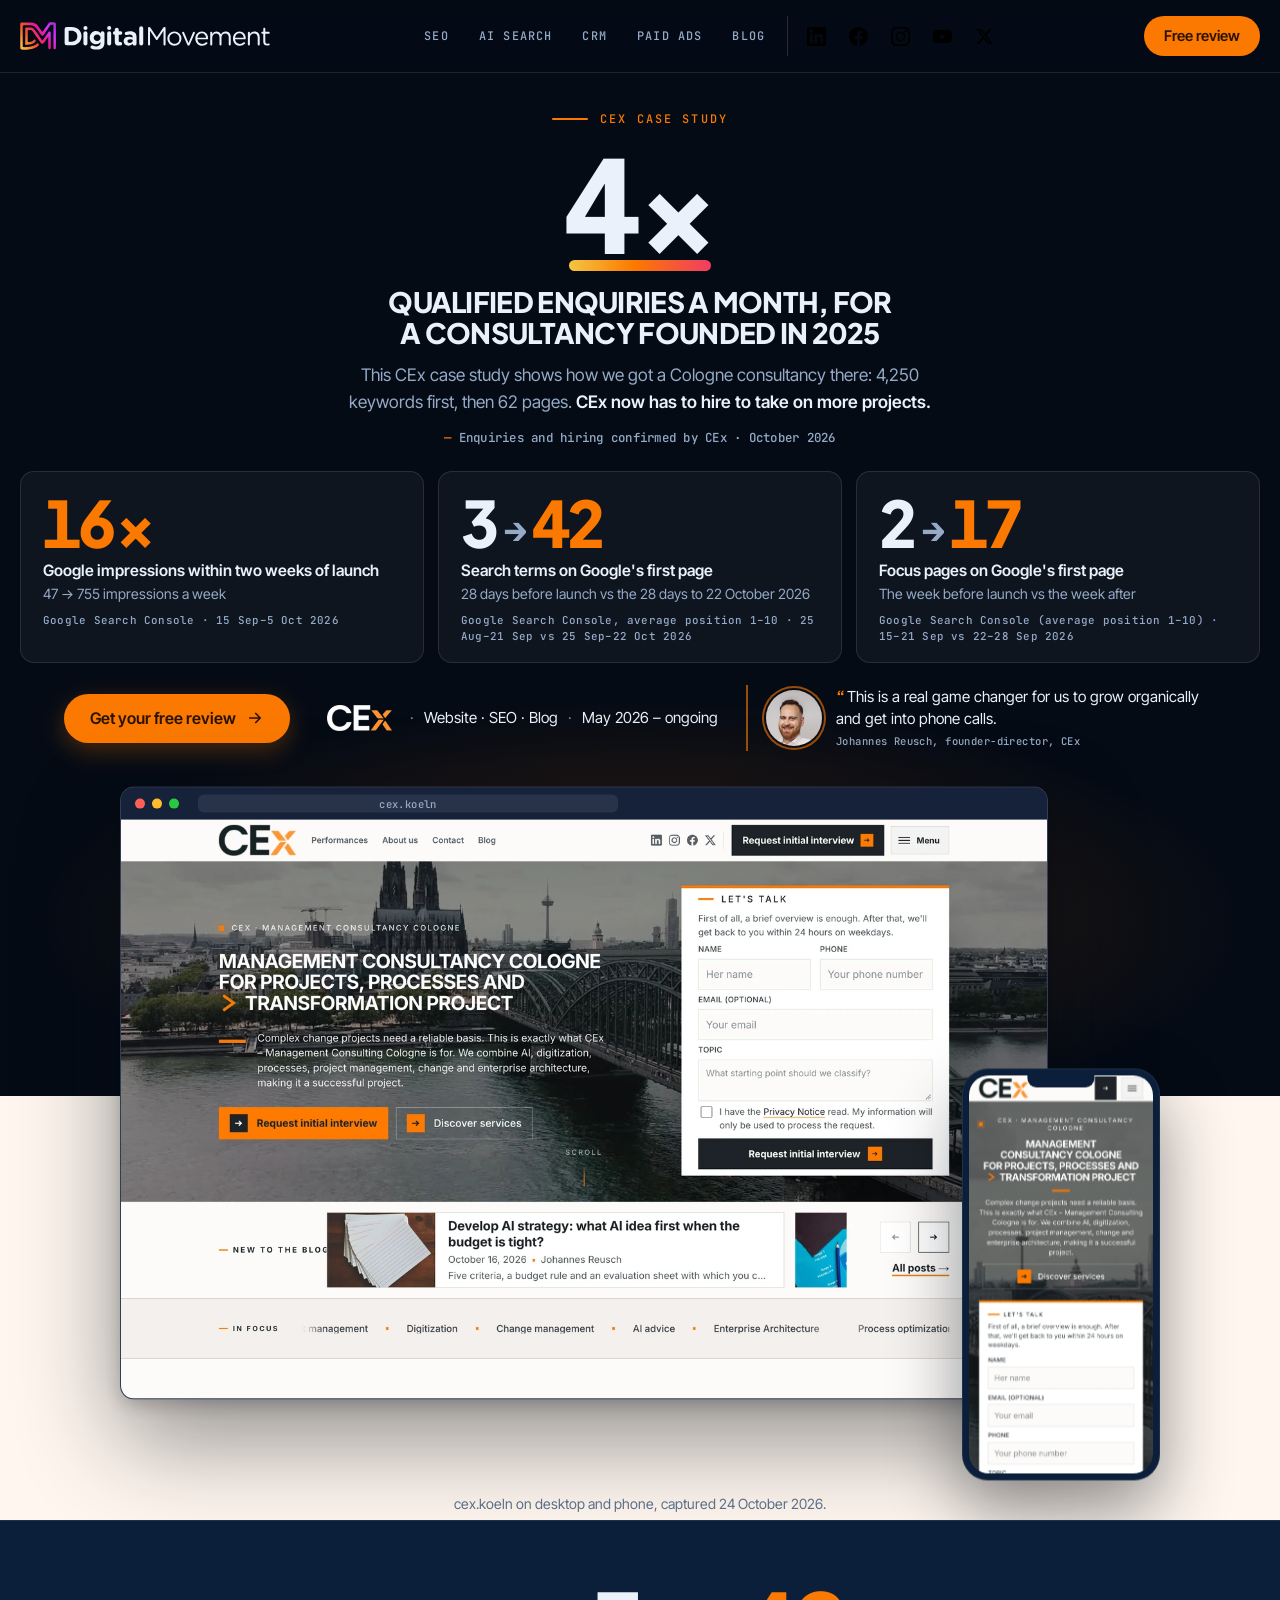
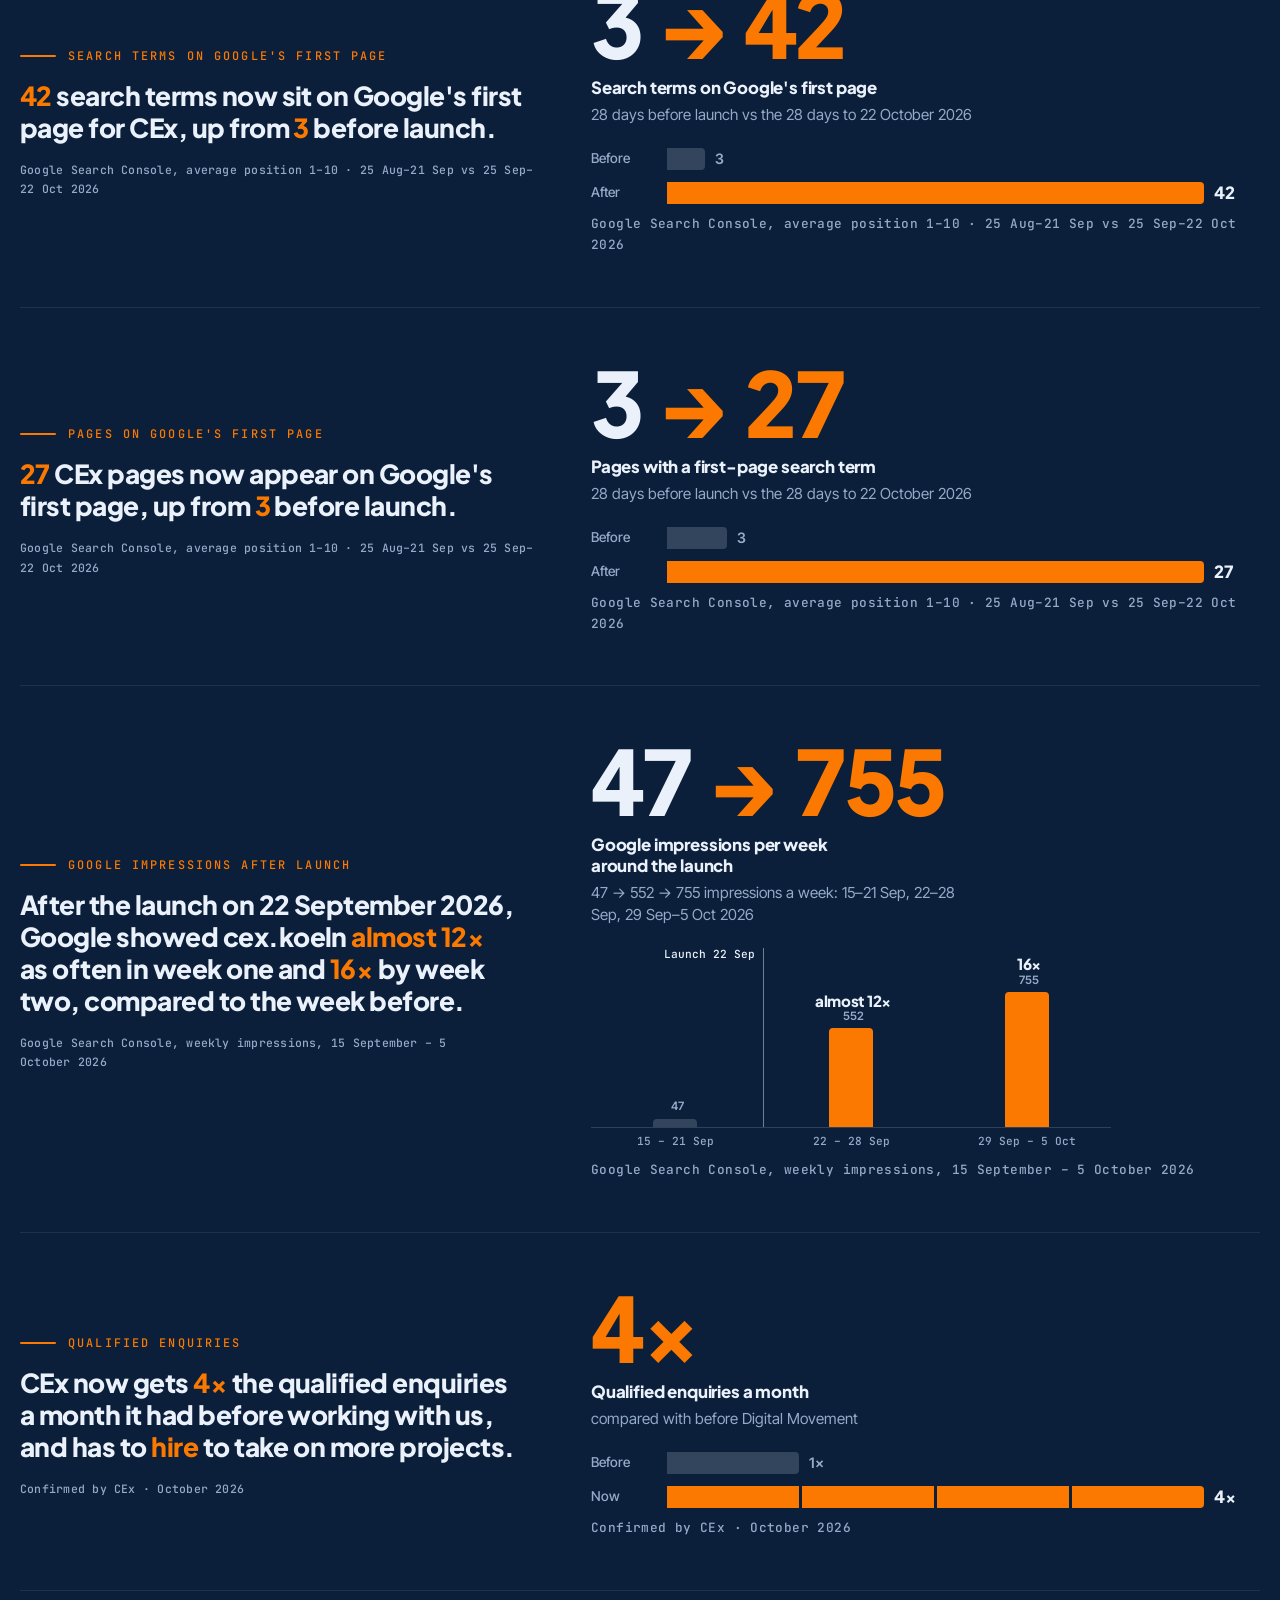
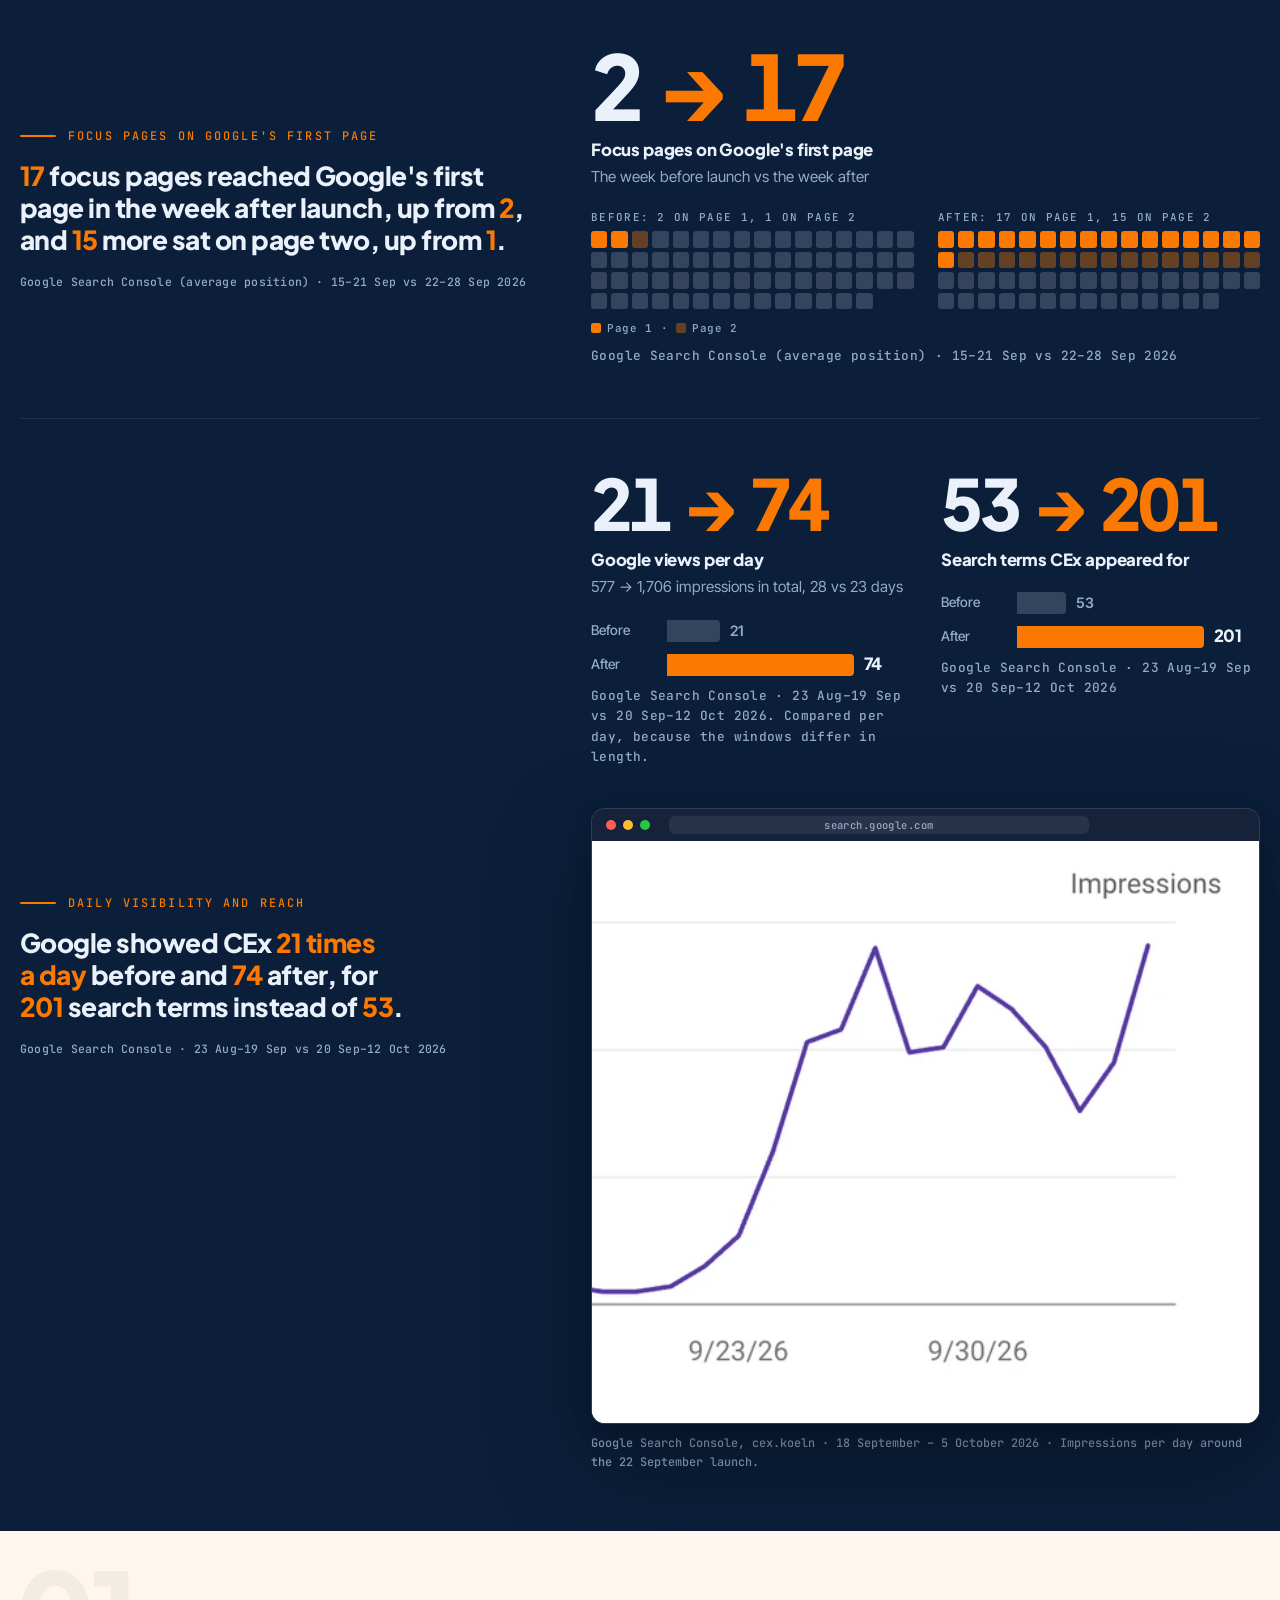
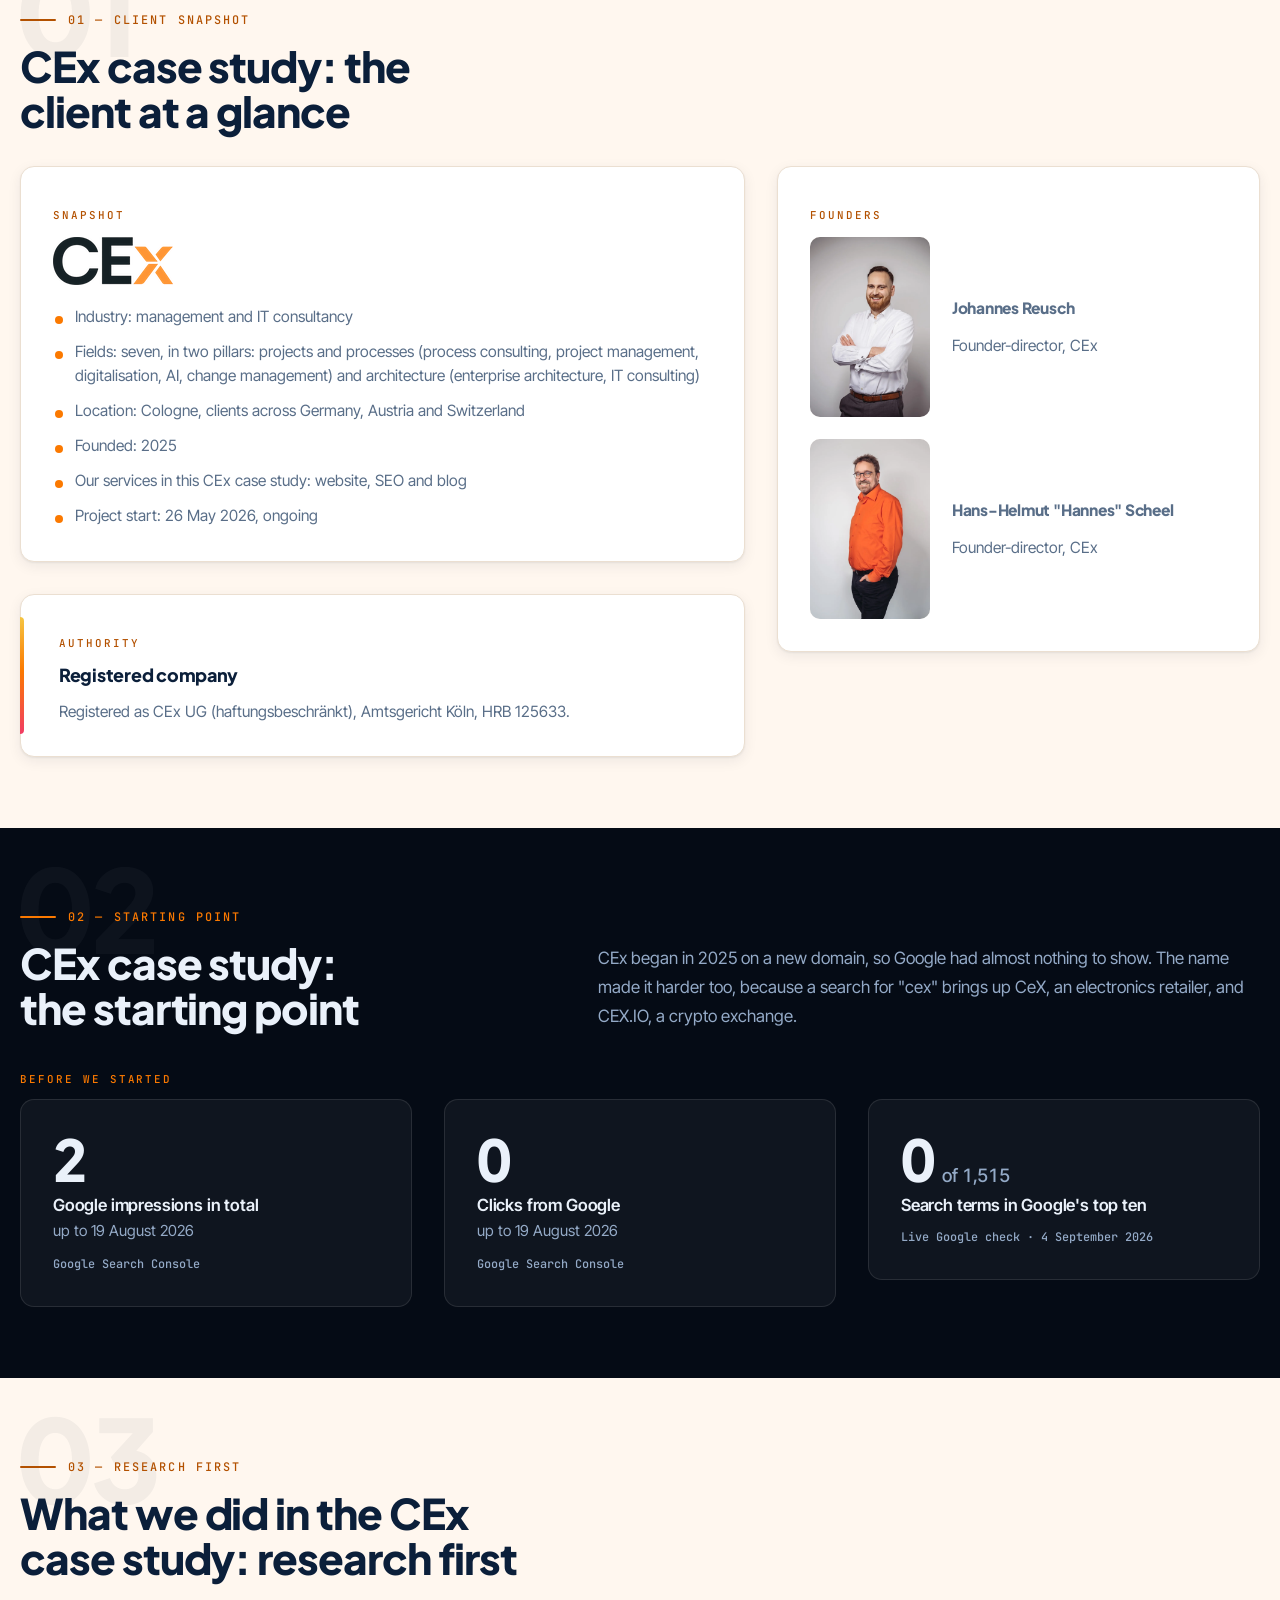
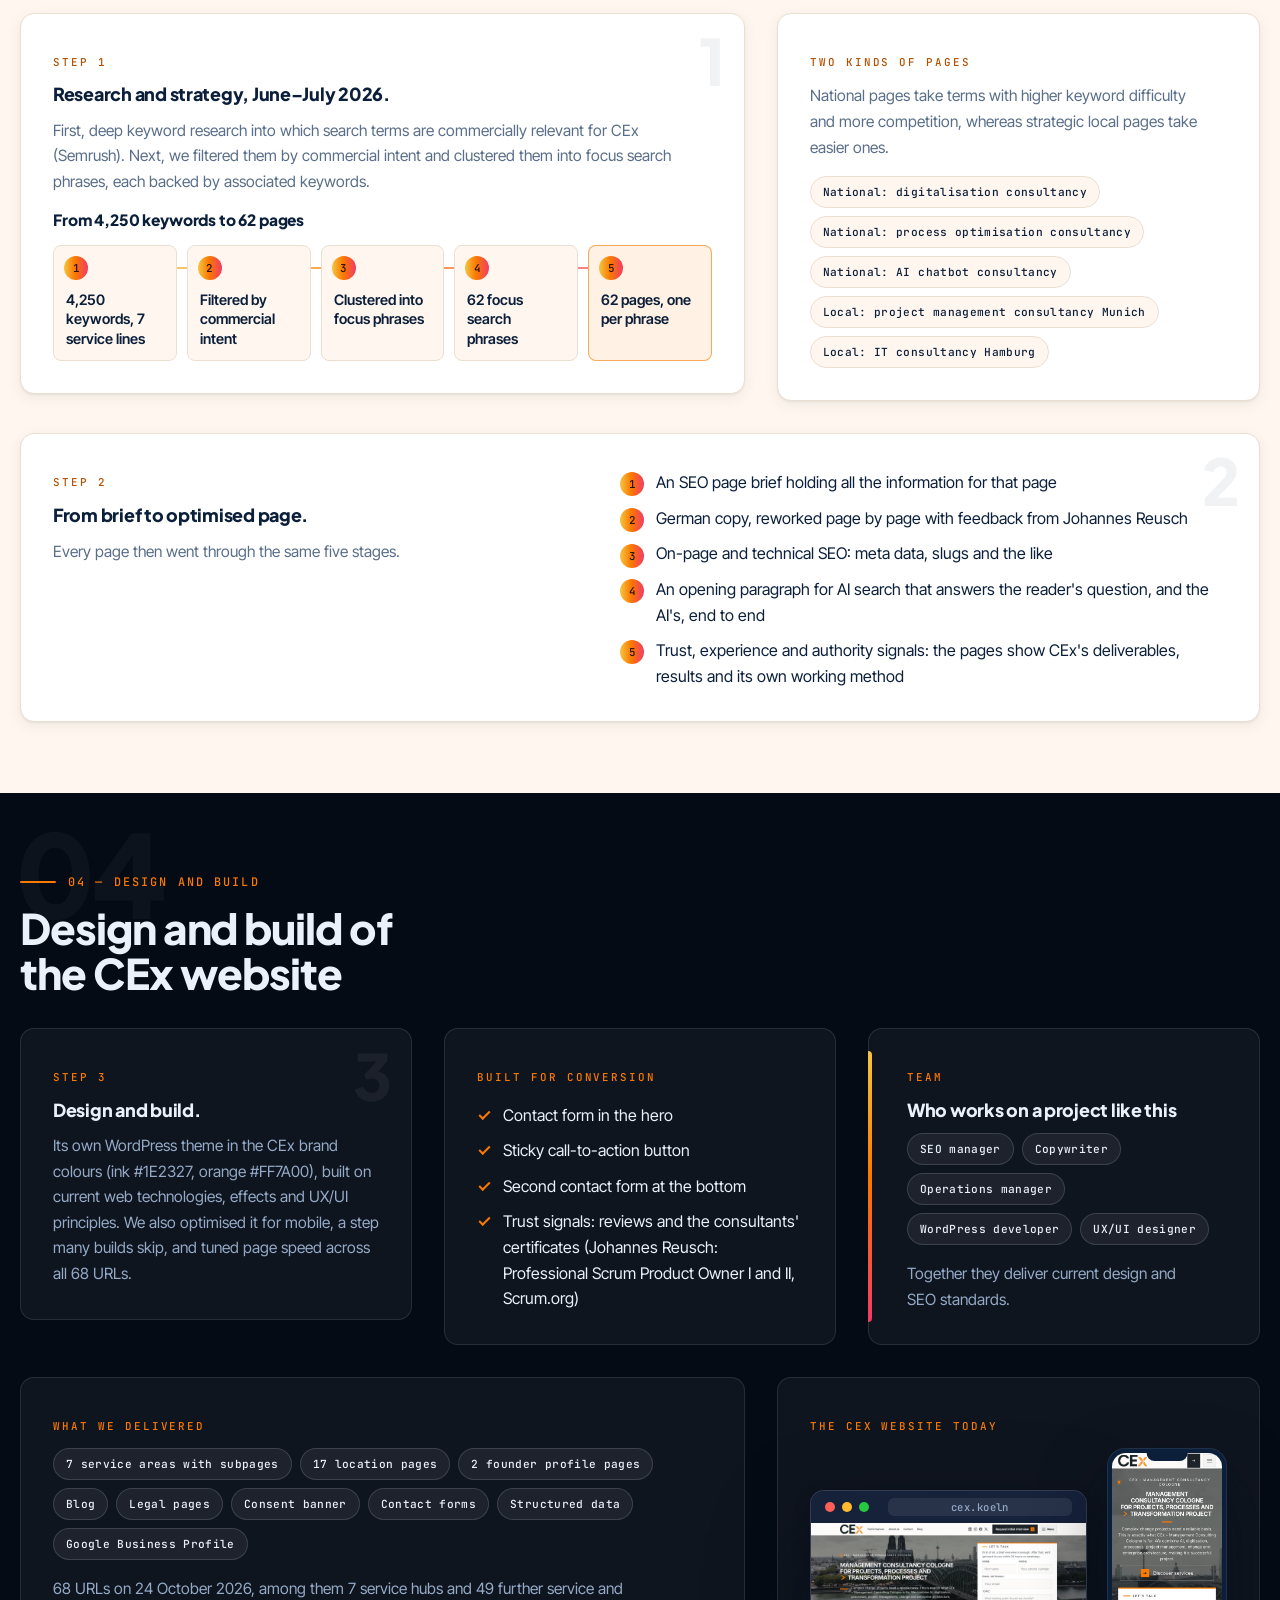
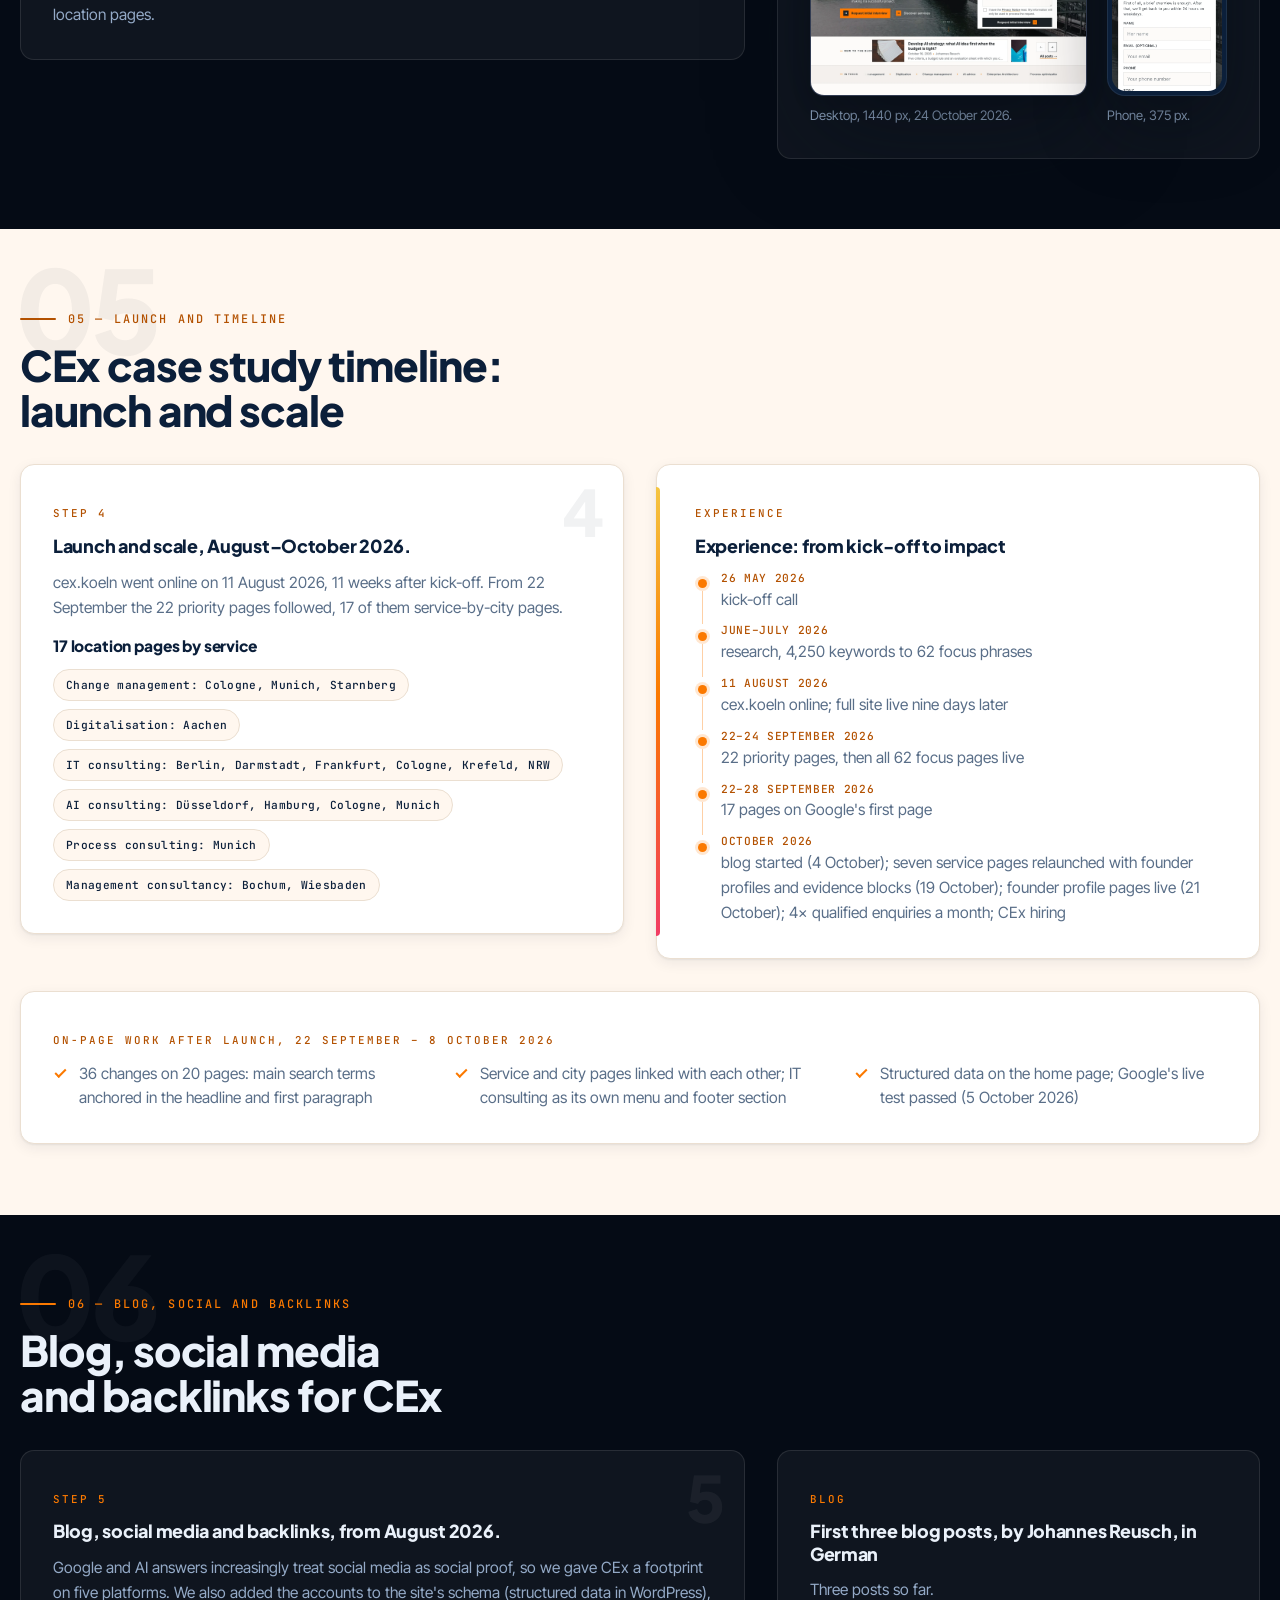
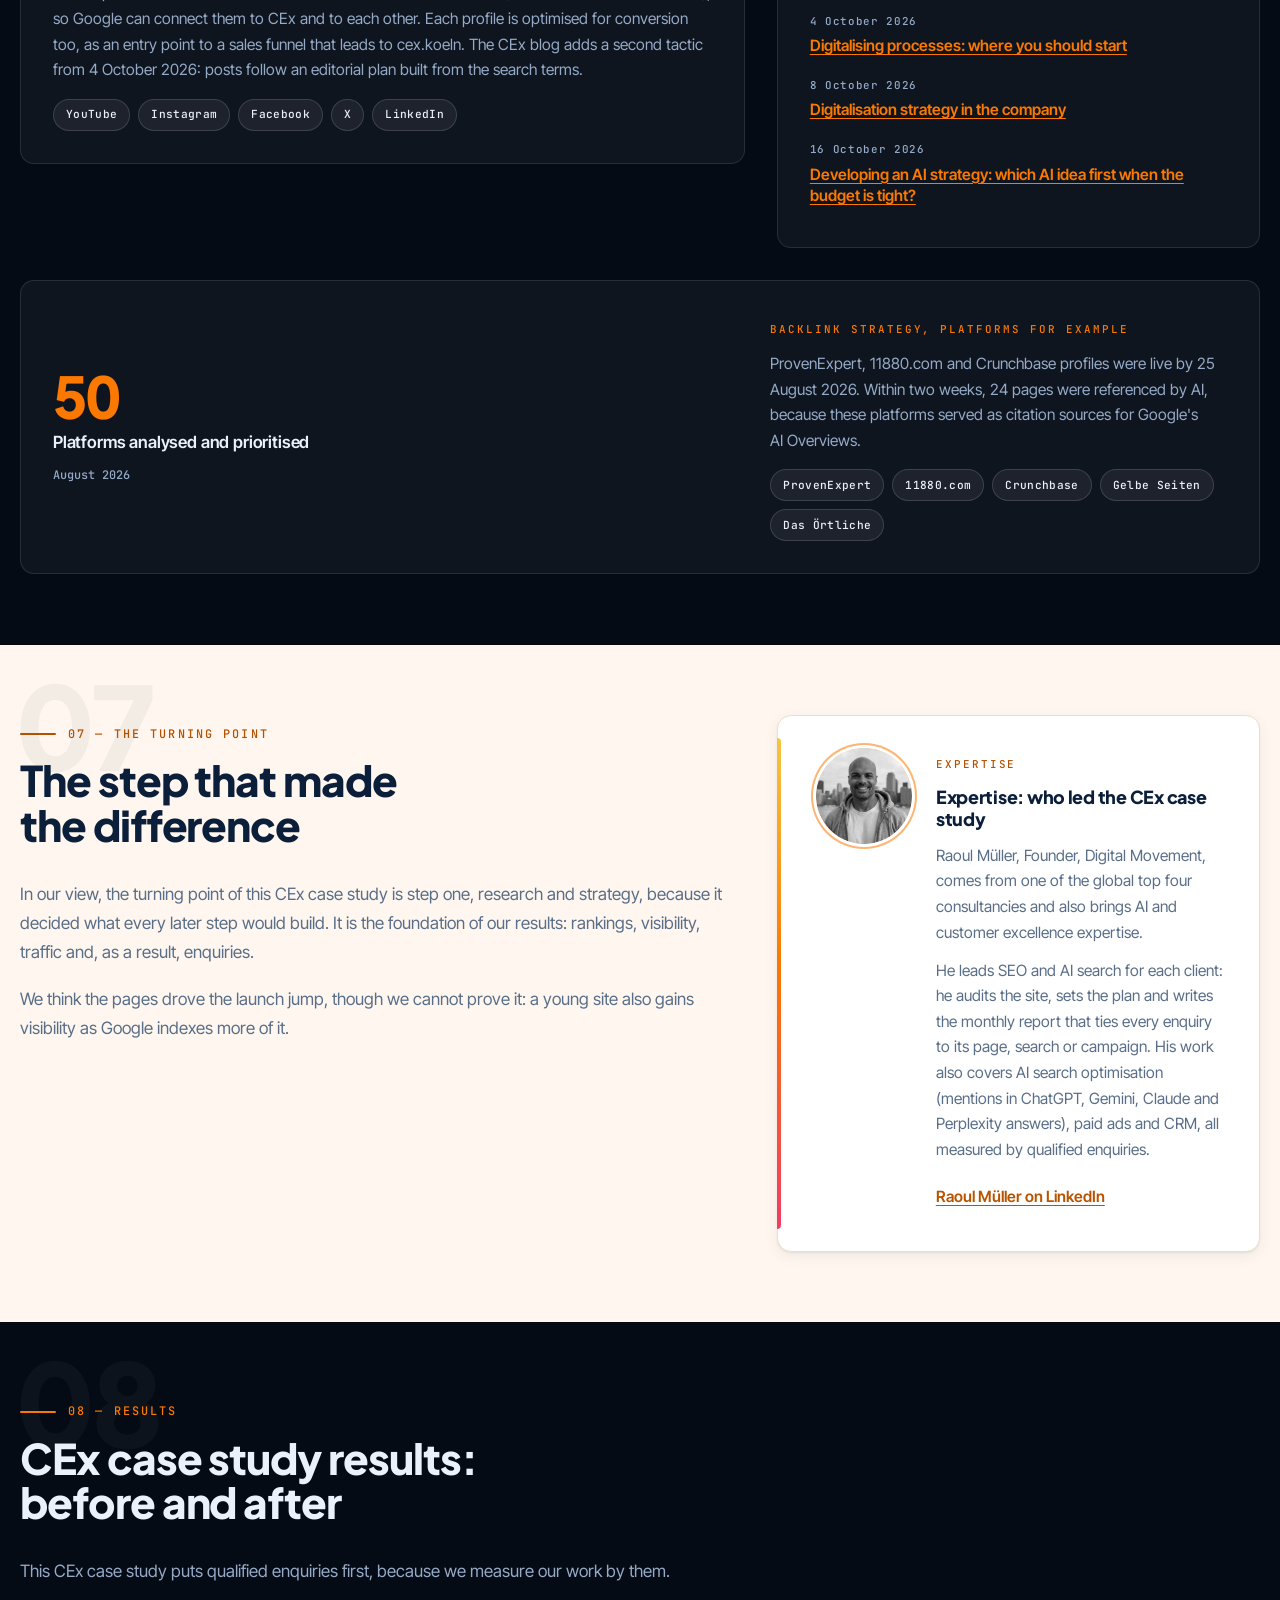
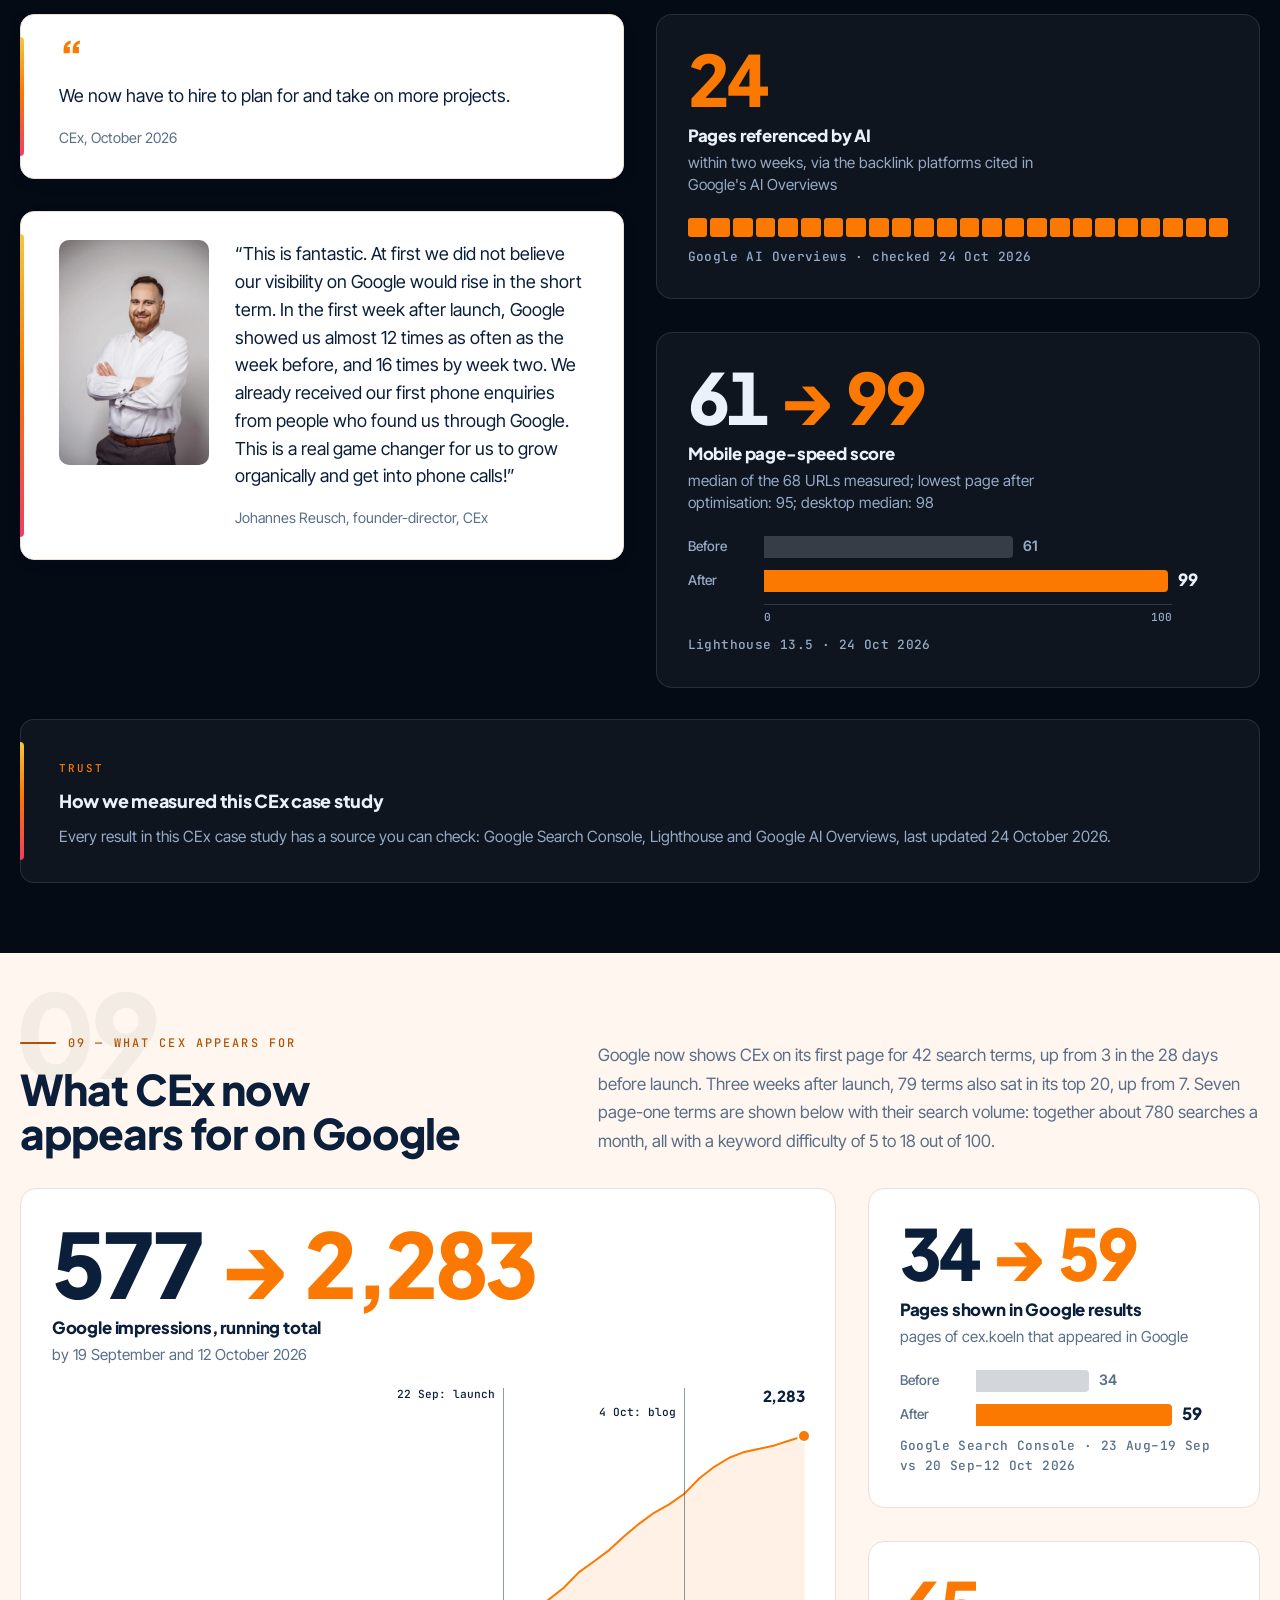
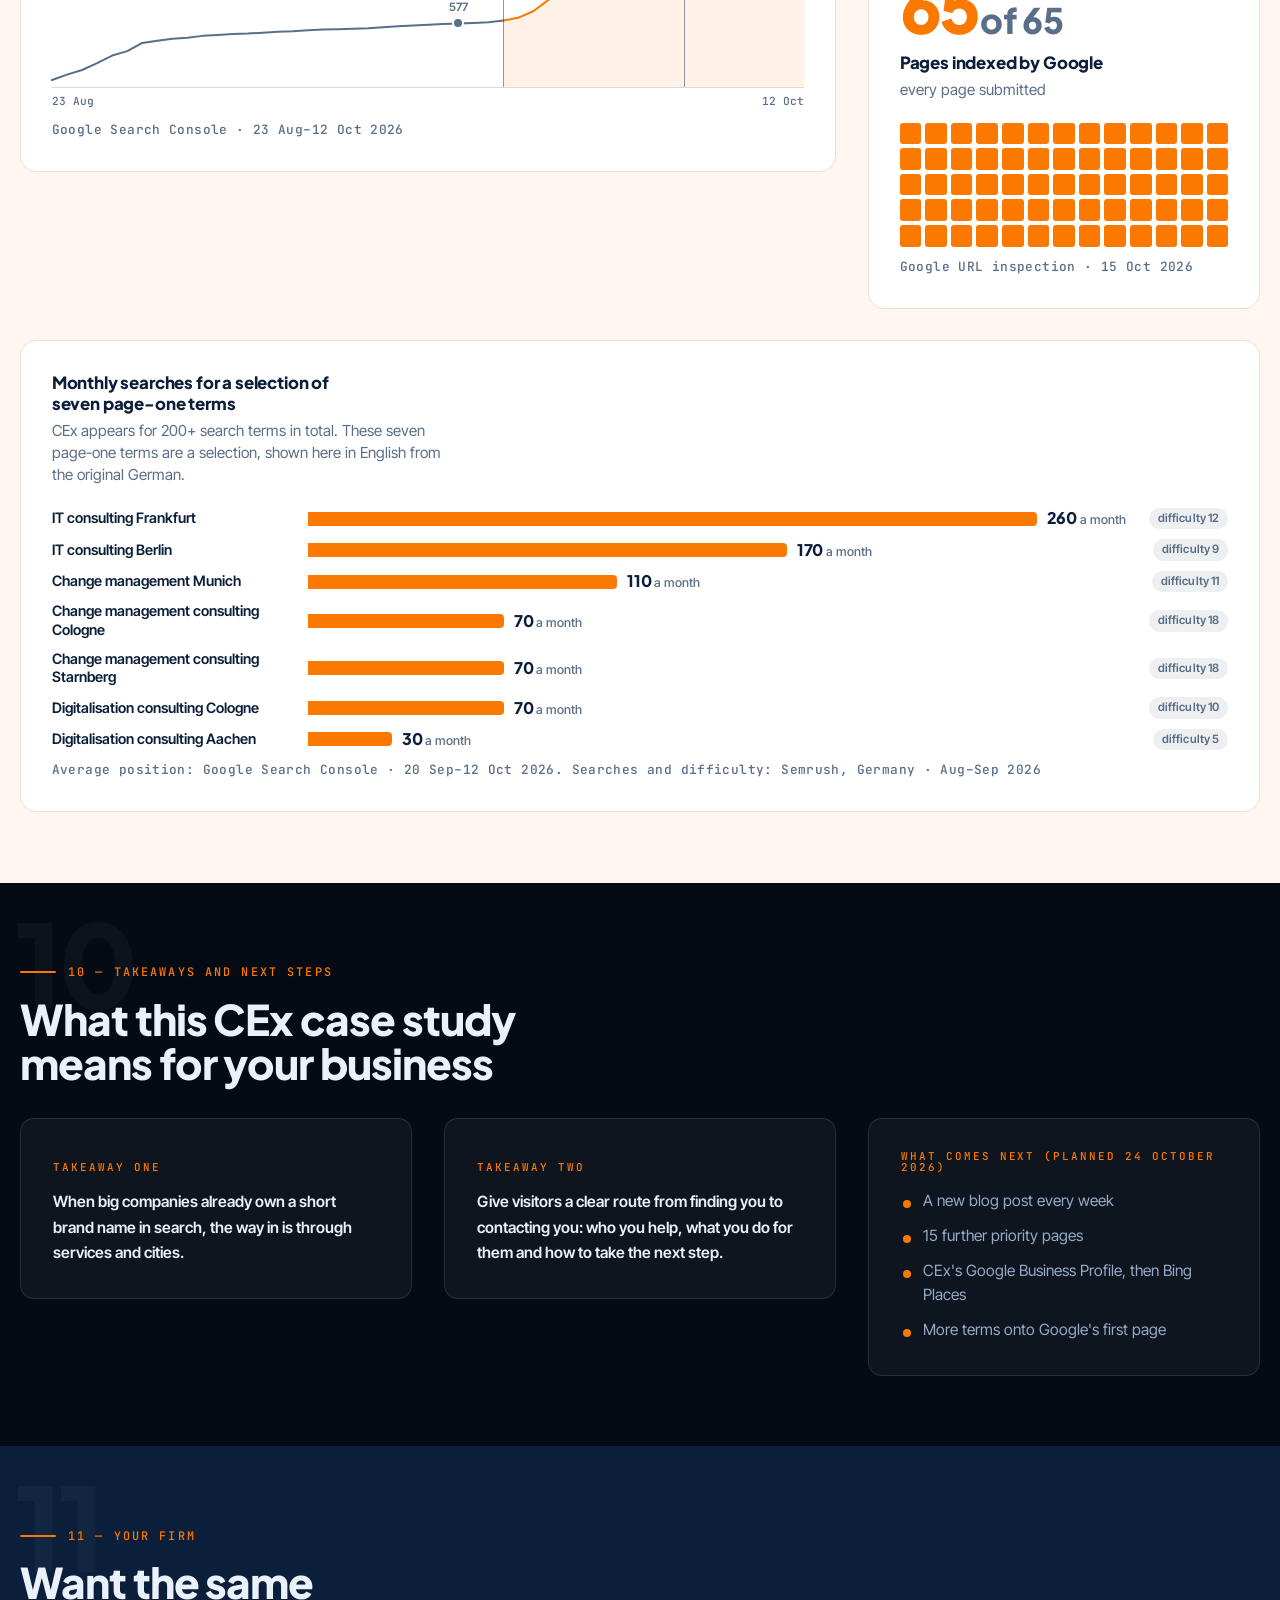
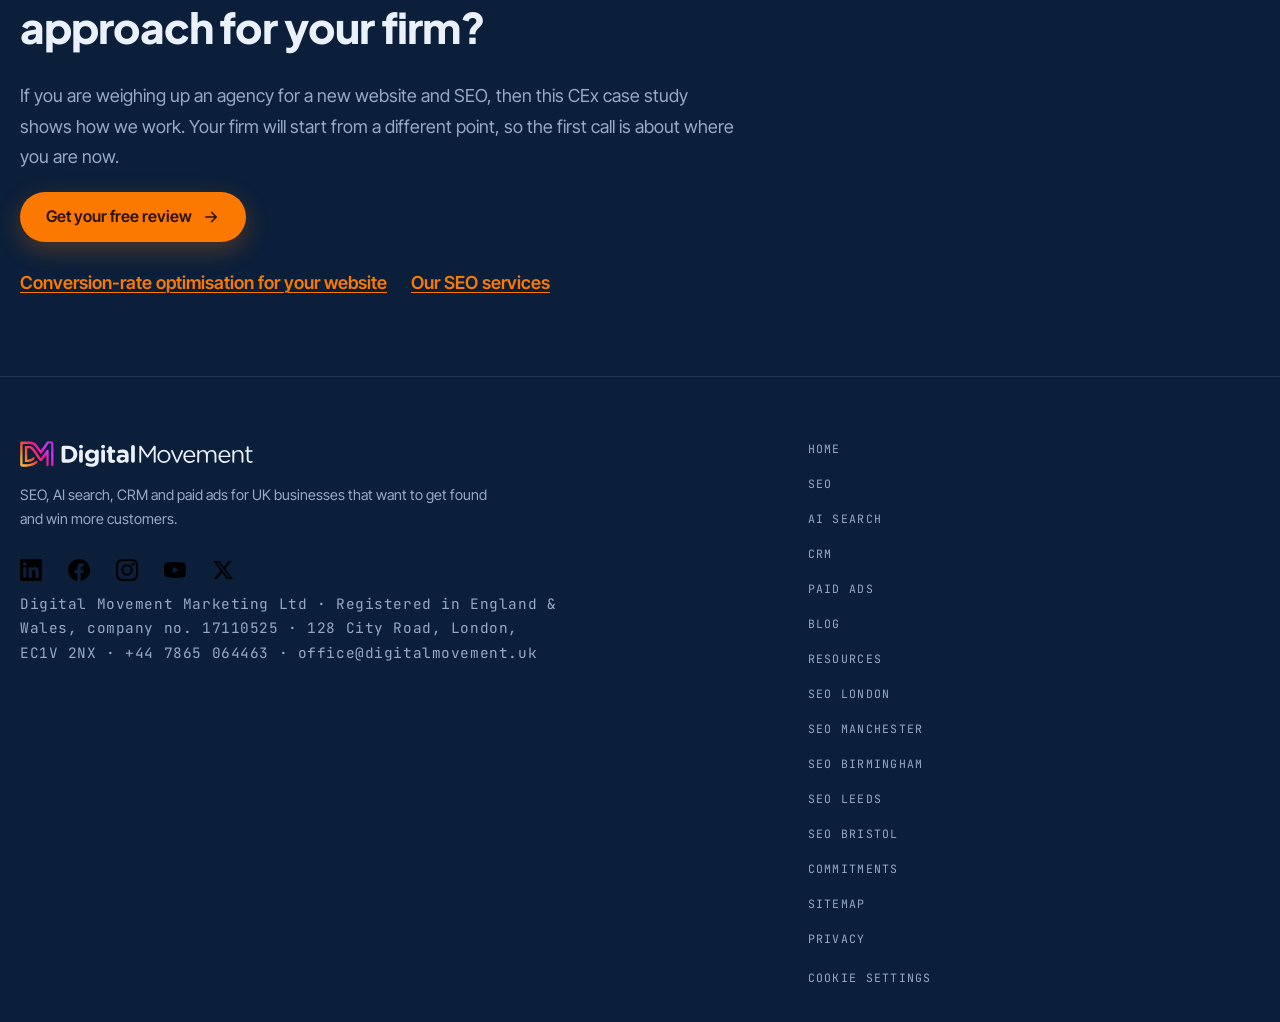
==== commit 699de463: "Update CEx case study preview to page v1.2.1 and regenerate thumbnails - Page v1.2.1: hero kicker "C" ====
--- a/success-story-Cex/index.html
+++ b/success-story-Cex/index.html
@@ -5,13 +5,13 @@
 <meta name="viewport" content="width=device-width, initial-scale=1">
 <meta name="robots" content="noindex, nofollow">
 <title>CEx case study: 4× qualified enquiries a month</title>
-<meta name="description" content="CEx case study: 4× qualified enquiries a month, 12 of 62 pages on Google's first page in a week, 16× Google impressions after launch. How we did it, with sources.">
+<meta name="description" content="CEx case study: 4× qualified enquiries a month, 17 of 62 pages on Google's first page a week after launch and 16× Google impressions. How we did it.">
 <link rel="canonical" href="https://digitalmovement.uk/case-studies/cex-case-study/">
 <meta property="og:type" content="article">
 <meta property="og:locale" content="en_GB">
 <meta property="og:url" content="https://digitalmovement.uk/case-studies/cex-case-study/">
 <meta property="og:title" content="CEx case study: 4× qualified enquiries a month for a consultancy founded in 2025">
-<meta property="og:description" content="A consultancy founded in 2025: 4× qualified enquiries a month, 12 of 62 pages on Google's first page within one week, Google impressions 16× by week two after launch. 62 pages from 4,250 keywords, by Digital Movement.">
+<meta property="og:description" content="A consultancy founded in 2025: 4× qualified enquiries a month, 17 focus pages on Google's first page in the week after launch, Google impressions 16× by week two after launch. 62 pages from 4,250 keywords, by Digital Movement.">
 <meta property="og:image" content="https://digitalmovementuk.github.io/dm-uk-website/success-story-Cex/thumbnail/og-1200x630.jpg">
 <meta property="og:image:type" content="image/jpeg">
 <meta property="og:image:width" content="1200">
@@ -19,7 +19,7 @@
 <meta property="og:image:alt" content="CEx case study: 4× qualified enquiries a month, with the key figures from the Digital Movement SEO work.">
 <meta name="twitter:card" content="summary_large_image">
 <meta name="twitter:title" content="CEx case study: 4× qualified enquiries a month for a consultancy founded in 2025">
-<meta name="twitter:description" content="4× qualified enquiries a month, 12 of 62 pages on Google's first page within one week and 16× Google impressions after launch. By Digital Movement, with sources.">
+<meta name="twitter:description" content="4× qualified enquiries a month, 17 focus pages on Google's first page in the week after launch and 16× Google impressions after launch. By Digital Movement, with sources.">
 <meta name="twitter:image" content="https://digitalmovementuk.github.io/dm-uk-website/success-story-Cex/thumbnail/og-1200x630.jpg">
 <link rel="icon" href="assets/brand/favicon.ico" sizes="any">
 <link rel="icon" href="assets/brand/favicon.svg" type="image/svg+xml">
@@ -31,18 +31,27 @@
 <link rel="stylesheet" href="assets/css/cex-case-study.css">
 <link rel="stylesheet" href="assets/css/dm-case-charts.css">
 <script>document.documentElement.classList.add('js');</script>
-<!-- CEx case study page. Version v1.1 — 2026-10-24.
+<!-- CEx case study page. Version v1.2.1 — 2026-10-25.
      Change log
+     v1.2.1 2026-10-25 Eyebrow "CEx case study" is now the first span of the H1 (orchestrator's decision), so the H1 reads "CEx case study
+                       4× qualified enquiries a month, for a consultancy founded in 2025". No CSS change: the hero h1 is a column flex
+                       container, every visible rect measured identical on 1440 and 375, fold unchanged. Gate 34/34, copy v1.7.1.
+     v1.2  2026-10-25  Yoast pass (copy v1.7, gate mockup/Claude/v1/tools/yoast_check.py v1.2: 33/34, FK1.5 H1 open for Raoul). Meta
+                       description 148 characters with 17 of 62; hero eyebrow "CEx case study"; the six results-band row titles are now
+                       <h3 class="dm-kicker"> (rendering measured identical on 1440 and 375); keyphrase in 8 of 23 subheadings and 15 times
+                       in the text; GA4 dropped from the trust line (no GA4 figure left on the page); about 125 prose words of duplication
+                       cut, prose 1,441 of the 1,500 corridor; humanizer pass on every changed sentence. No figure, design or layout
+                       change. QA PASS on both targets, fold intact.
      v1.1  2026-10-24  Previous design (concept B) kept, copy v1.6 applied block by block. Hero: 4× in the gradient mark, lede with the
-                       hiring line and its source, scoreboard of three tiles (16×, 0 → 12 of 62, 21 → 74; data-fold on H1, lede and tiles,
+                       hiring line and its source, scoreboard of three tiles (16×, 3 → 42, 2 → 17; data-fold on H1, lede and tiles,
                        data-fold="desktop" on the CTA and the founder quote), founder quote with a round avatar beside the CTA, device
                        caption. Stat band replaced by the results band: five rows in one layout (statement left, chart right): launch jump
-                       (three bars 47 → 552 → 755), qualified enquiries 4×, keyword rankings 2 → 31 and 7 → 79, pages on Google's first page
-                       0 → 12 of 62 (before/after cell grids), daily visibility 21 → 74 and 53 → 201. Sections: founders with photos and the
+                       (three bars 47 → 552 → 755), search terms on page one 3 → 42, pages with a first-page term 3 → 27, qualified enquiries 4×,
+                       focus pages 2 → 17 on page 1 and 1 → 15 on page 2 (before/after cell grids), daily visibility 21 → 74 and 53 → 201. Sections: founders with photos and the
                        authority box; "Before we started" figures; flow infographic, page-type chips, five-stage list; conversion checklist,
                        team chips, "What we delivered" chips, website-today pair beside Step 3; six-milestone timeline with the 17 location
                        pages and the on-page work; blog block (three posts), platform chips as plain examples, backlink block; DM lead
-                       credentials and LinkedIn; results: the two client quotes, 24 pages referenced by AI, speed 88 → 99, trust box; new
+                       credentials and LinkedIn; results: the two client quotes, 24 pages referenced by AI, speed 61 → 99, trust box; new
                        section "What CEx now appears for on Google" (running total 577 → 2,283, 34 → 59, 65 of 65, seven page-one terms);
                        lessons as three boxes. Removed under Raoul's rules: hosting, sitemap, Search Console/GA4 set-up, approval dates,
                        translator note, internal provenance, placeholders, live/prioritised/pending state markers, the Search Console
@@ -159,8 +168,7 @@
   <section class="dm-hero" aria-labelledby="dm-h1">
     <div class="dm-hero__text">
       <div class="dm-hero__inner">
-        <p class="dm-kicker dm-enter">Case study</p>
-        <h1 id="dm-h1" class="dm-enter" data-fold="all"><span class="dm-h1__big dm-mark">4×</span> <span class="dm-h1__rest">qualified enquiries a month, for a consultancy founded in 2025</span></h1>
+        <h1 id="dm-h1" class="dm-enter" data-fold="all"><span class="dm-kicker">CEx case study</span> <span class="dm-h1__big dm-mark">4×</span> <span class="dm-h1__rest">qualified enquiries a month, for a consultancy founded in 2025</span></h1>
         <p class="dm-hero__lede dm-enter" data-fold="all">This CEx case study shows how we got a Cologne consultancy there: 4,250 keywords first, then 62 pages. <strong>CEx now has to hire to take on more projects.</strong></p>
         <p class="dm-hero__src dm-enter">Enquiries and hiring confirmed by CEx · October 2026</p>
         <ul class="dm-hero__board dm-enter" aria-label="Results at a glance">
@@ -177,10 +185,10 @@
             <p class="dm-tile__src">Google Search Console, average position 1–10 · 25 Aug–21 Sep vs 25 Sep–22 Oct 2026</p>
           </li>
           <li class="dm-tile" data-fold="all">
-            <p class="dm-tile__value"><span class="dm-tile__before">0</span><span class="dm-arrow" role="img" aria-label="to">→</span><span class="dm-tile__after">12</span><span class="dm-tile__unit">of 62</span></p>
+            <p class="dm-tile__value"><span class="dm-tile__before">2</span><span class="dm-arrow" role="img" aria-label="to">→</span><span class="dm-tile__after">17</span></p>
             <p class="dm-tile__label">Focus pages on Google's first page</p>
-            <p class="dm-tile__detail">Before launch, then within one week of launch</p>
-            <p class="dm-tile__src">Google Search Console (average position) · before launch vs 22–28 Sep 2026</p>
+            <p class="dm-tile__detail">The week before launch vs the week after</p>
+            <p class="dm-tile__src">Google Search Console (average position 1–10) · 15–21 Sep vs 22–28 Sep 2026</p>
           </li>
         </ul>
         <div class="dm-hero__row dm-enter">
@@ -208,7 +216,7 @@
           <img src="assets/img/cex-website-mobile.webp" srcset="assets/img/cex-website-mobile.webp 750w, assets/img/cex-website-mobile@3x.webp 1125w" sizes="(min-width: 1100px) 198px, 19vw" alt="The cex.koeln website on a 375 px phone screen, captured 24 October 2026" width="750" height="1624" fetchpriority="high" decoding="async">
         </div>
       </div>
-      <p class="dm-hero__caption">cex.koeln on a 1440 px desktop and a 375 px phone. Captured 24 October 2026.</p>
+      <p class="dm-hero__caption">cex.koeln on desktop and phone, captured 24 October 2026.</p>
     </div>
   </section>
 
@@ -217,8 +225,8 @@
     <div class="dm-wrap">
     <div class="dm-launch__row">
       <div class="dm-reveal">
-        <p class="dm-kicker">Search terms on Google's first page</p>
-        <p class="dm-launch__highlight"><em>42</em> search terms now sit on Google's first page for CEx, up from <em>3</em> in the 28 days before launch.</p>
+        <h3 class="dm-kicker">Search terms on Google's first page</h3>
+        <p class="dm-launch__highlight"><em>42</em> search terms now sit on Google's first page for CEx, up from <em>3</em> before launch.</p>
         <p class="dm-launch__src dm-mono">Google Search Console, average position 1–10 · 25 Aug–21 Sep vs 25 Sep–22 Oct 2026</p>
       </div>
       <div class="dm-reveal" data-delay="1">
@@ -244,8 +252,8 @@
     </div>
     <div class="dm-launch__row">
       <div class="dm-reveal">
-        <p class="dm-kicker">Pages on Google's first page</p>
-        <p class="dm-launch__highlight"><em>27</em> CEx pages now appear on Google's first page for at least one search term, up from <em>3</em> before launch.</p>
+        <h3 class="dm-kicker">Pages on Google's first page</h3>
+        <p class="dm-launch__highlight"><em>27</em> CEx pages now appear on Google's first page, up from <em>3</em> before launch.</p>
         <p class="dm-launch__src dm-mono">Google Search Console, average position 1–10 · 25 Aug–21 Sep vs 25 Sep–22 Oct 2026</p>
       </div>
       <div class="dm-reveal" data-delay="1">
@@ -271,8 +279,8 @@
     </div>
     <div class="dm-launch__row">
       <div class="dm-reveal">
-        <p class="dm-kicker" id="dm-launch-title">Google impressions after launch</p>
-        <p class="dm-launch__highlight">Then, right after the 22 September 2026 launch, Google showed cex.koeln <em>almost 12×</em> as often in week one and <em>16×</em> by week two, against the week before launch.</p>
+        <h3 class="dm-kicker" id="dm-launch-title">Google impressions after launch</h3>
+        <p class="dm-launch__highlight">After the launch on 22 September 2026, Google showed cex.koeln <em>almost 12×</em> as often in week one and <em>16×</em> by week two, compared to the week before.</p>
         <p class="dm-launch__src dm-mono">Google Search Console, weekly impressions, 15 September – 5 October 2026</p>
       </div>
       <div class="dm-reveal" data-delay="1">
@@ -300,7 +308,7 @@
     </div>
     <div class="dm-launch__row">
       <div class="dm-reveal">
-        <p class="dm-kicker">Qualified enquiries</p>
+        <h3 class="dm-kicker">Qualified enquiries</h3>
         <p class="dm-launch__highlight">CEx now gets <em>4×</em> the qualified enquiries a month it had before working with us, and has to <em>hire</em> to take on more projects.</p>
         <p class="dm-launch__src dm-mono">Confirmed by CEx · October 2026</p>
       </div>
@@ -327,32 +335,33 @@
     </div>
     <div class="dm-launch__row">
       <div class="dm-reveal">
-        <p class="dm-kicker">Focus pages on Google's first page</p>
-        <p class="dm-launch__highlight"><em>12 of 62</em> focus pages reached Google's first page within one week of launch, up from <em>0</em> before.</p>
-        <p class="dm-launch__src dm-mono">Google Search Console (average position) · before launch vs 22–28 Sep 2026</p>
+        <h3 class="dm-kicker">Focus pages on Google's first page</h3>
+        <p class="dm-launch__highlight"><em>17</em> focus pages reached Google's first page in the week after launch, up from <em>2</em>, and <em>15</em> more sat on page two, up from <em>1</em>.</p>
+        <p class="dm-launch__src dm-mono">Google Search Console (average position) · 15–21 Sep vs 22–28 Sep 2026</p>
       </div>
       <div class="dm-reveal" data-delay="1">
-        <figure class="dm-chart dm-chart--grid dm-chart--lg dm-chart--dark" data-chart="progress-12of62" aria-labelledby="dmc-12of62-label-l">
-          <p class="dm-figure__value">0 <span class="dm-figure__arrow" role="img" aria-label="to">→</span> <span class="dm-figure__after">12</span><span class="dm-figure__of">of 62</span></p>
-          <p class="dm-figure__label" id="dmc-12of62-label-l">Focus pages on Google's first page</p>
-          <p class="dm-figure__detail">Before launch, then within one week of launch</p>
+        <figure class="dm-chart dm-chart--grid dm-chart--lg dm-chart--dark" data-chart="progress-focus-pages" aria-labelledby="dmc-focus-label-l">
+          <p class="dm-figure__value">2 <span class="dm-figure__arrow" role="img" aria-label="to">→</span> <span class="dm-figure__after">17</span></p>
+          <p class="dm-figure__label" id="dmc-focus-label-l">Focus pages on Google's first page</p>
+          <p class="dm-figure__detail">The week before launch vs the week after</p>
           <div class="dm-chart__viz dm-chart__pair">
             <div>
-              <p class="dm-chart__group">Before: 0 of 62</p>
-              <div class="dm-chart__cells" role="img" aria-label="0 of 62 pages before launch, shown as a grid of 62 unlit cells"><span class="dm-chart__cell"></span><span class="dm-chart__cell"></span><span class="dm-chart__cell"></span><span class="dm-chart__cell"></span><span class="dm-chart__cell"></span><span class="dm-chart__cell"></span><span class="dm-chart__cell"></span><span class="dm-chart__cell"></span><span class="dm-chart__cell"></span><span class="dm-chart__cell"></span><span class="dm-chart__cell"></span><span class="dm-chart__cell"></span><span class="dm-chart__cell"></span><span class="dm-chart__cell"></span><span class="dm-chart__cell"></span><span class="dm-chart__cell"></span><span class="dm-chart__cell"></span><span class="dm-chart__cell"></span><span class="dm-chart__cell"></span><span class="dm-chart__cell"></span><span class="dm-chart__cell"></span><span class="dm-chart__cell"></span><span class="dm-chart__cell"></span><span class="dm-chart__cell"></span><span class="dm-chart__cell"></span><span class="dm-chart__cell"></span><span class="dm-chart__cell"></span><span class="dm-chart__cell"></span><span class="dm-chart__cell"></span><span class="dm-chart__cell"></span><span class="dm-chart__cell"></span><span class="dm-chart__cell"></span><span class="dm-chart__cell"></span><span class="dm-chart__cell"></span><span class="dm-chart__cell"></span><span class="dm-chart__cell"></span><span class="dm-chart__cell"></span><span class="dm-chart__cell"></span><span class="dm-chart__cell"></span><span class="dm-chart__cell"></span><span class="dm-chart__cell"></span><span class="dm-chart__cell"></span><span class="dm-chart__cell"></span><span class="dm-chart__cell"></span><span class="dm-chart__cell"></span><span class="dm-chart__cell"></span><span class="dm-chart__cell"></span><span class="dm-chart__cell"></span><span class="dm-chart__cell"></span><span class="dm-chart__cell"></span><span class="dm-chart__cell"></span><span class="dm-chart__cell"></span><span class="dm-chart__cell"></span><span class="dm-chart__cell"></span><span class="dm-chart__cell"></span><span class="dm-chart__cell"></span><span class="dm-chart__cell"></span><span class="dm-chart__cell"></span><span class="dm-chart__cell"></span><span class="dm-chart__cell"></span><span class="dm-chart__cell"></span><span class="dm-chart__cell"></span></div>
+              <p class="dm-chart__group">Before: 2 on page 1, 1 on page 2</p>
+              <div class="dm-chart__cells" role="img" aria-label="The week before launch, 15 to 21 September 2026: 2 focus pages on Google's first page and 1 on page two, shown as a grid of 62 cells"><span class="dm-chart__cell dm-chart__cell--lit" style="--i: 0;"></span><span class="dm-chart__cell dm-chart__cell--lit" style="--i: 1;"></span><span class="dm-chart__cell dm-chart__cell--p2" style="--i: 2;"></span><span class="dm-chart__cell"></span><span class="dm-chart__cell"></span><span class="dm-chart__cell"></span><span class="dm-chart__cell"></span><span class="dm-chart__cell"></span><span class="dm-chart__cell"></span><span class="dm-chart__cell"></span><span class="dm-chart__cell"></span><span class="dm-chart__cell"></span><span class="dm-chart__cell"></span><span class="dm-chart__cell"></span><span class="dm-chart__cell"></span><span class="dm-chart__cell"></span><span class="dm-chart__cell"></span><span class="dm-chart__cell"></span><span class="dm-chart__cell"></span><span class="dm-chart__cell"></span><span class="dm-chart__cell"></span><span class="dm-chart__cell"></span><span class="dm-chart__cell"></span><span class="dm-chart__cell"></span><span class="dm-chart__cell"></span><span class="dm-chart__cell"></span><span class="dm-chart__cell"></span><span class="dm-chart__cell"></span><span class="dm-chart__cell"></span><span class="dm-chart__cell"></span><span class="dm-chart__cell"></span><span class="dm-chart__cell"></span><span class="dm-chart__cell"></span><span class="dm-chart__cell"></span><span class="dm-chart__cell"></span><span class="dm-chart__cell"></span><span class="dm-chart__cell"></span><span class="dm-chart__cell"></span><span class="dm-chart__cell"></span><span class="dm-chart__cell"></span><span class="dm-chart__cell"></span><span class="dm-chart__cell"></span><span class="dm-chart__cell"></span><span class="dm-chart__cell"></span><span class="dm-chart__cell"></span><span class="dm-chart__cell"></span><span class="dm-chart__cell"></span><span class="dm-chart__cell"></span><span class="dm-chart__cell"></span><span class="dm-chart__cell"></span><span class="dm-chart__cell"></span><span class="dm-chart__cell"></span><span class="dm-chart__cell"></span><span class="dm-chart__cell"></span><span class="dm-chart__cell"></span><span class="dm-chart__cell"></span><span class="dm-chart__cell"></span><span class="dm-chart__cell"></span><span class="dm-chart__cell"></span><span class="dm-chart__cell"></span><span class="dm-chart__cell"></span><span class="dm-chart__cell"></span></div>
             </div>
             <div>
-              <p class="dm-chart__group">After: 12 of 62</p>
-              <div class="dm-chart__cells" role="img" aria-label="12 of 62 pages within one week of launch, shown as a grid of 62 cells with 12 lit"><span class="dm-chart__cell dm-chart__cell--lit" style="--i: 0;"></span><span class="dm-chart__cell dm-chart__cell--lit" style="--i: 1;"></span><span class="dm-chart__cell dm-chart__cell--lit" style="--i: 2;"></span><span class="dm-chart__cell dm-chart__cell--lit" style="--i: 3;"></span><span class="dm-chart__cell dm-chart__cell--lit" style="--i: 4;"></span><span class="dm-chart__cell dm-chart__cell--lit" style="--i: 5;"></span><span class="dm-chart__cell dm-chart__cell--lit" style="--i: 6;"></span><span class="dm-chart__cell dm-chart__cell--lit" style="--i: 7;"></span><span class="dm-chart__cell dm-chart__cell--lit" style="--i: 8;"></span><span class="dm-chart__cell dm-chart__cell--lit" style="--i: 9;"></span><span class="dm-chart__cell dm-chart__cell--lit" style="--i: 10;"></span><span class="dm-chart__cell dm-chart__cell--lit" style="--i: 11;"></span><span class="dm-chart__cell"></span><span class="dm-chart__cell"></span><span class="dm-chart__cell"></span><span class="dm-chart__cell"></span><span class="dm-chart__cell"></span><span class="dm-chart__cell"></span><span class="dm-chart__cell"></span><span class="dm-chart__cell"></span><span class="dm-chart__cell"></span><span class="dm-chart__cell"></span><span class="dm-chart__cell"></span><span class="dm-chart__cell"></span><span class="dm-chart__cell"></span><span class="dm-chart__cell"></span><span class="dm-chart__cell"></span><span class="dm-chart__cell"></span><span class="dm-chart__cell"></span><span class="dm-chart__cell"></span><span class="dm-chart__cell"></span><span class="dm-chart__cell"></span><span class="dm-chart__cell"></span><span class="dm-chart__cell"></span><span class="dm-chart__cell"></span><span class="dm-chart__cell"></span><span class="dm-chart__cell"></span><span class="dm-chart__cell"></span><span class="dm-chart__cell"></span><span class="dm-chart__cell"></span><span class="dm-chart__cell"></span><span class="dm-chart__cell"></span><span class="dm-chart__cell"></span><span class="dm-chart__cell"></span><span class="dm-chart__cell"></span><span class="dm-chart__cell"></span><span class="dm-chart__cell"></span><span class="dm-chart__cell"></span><span class="dm-chart__cell"></span><span class="dm-chart__cell"></span><span class="dm-chart__cell"></span><span class="dm-chart__cell"></span><span class="dm-chart__cell"></span><span class="dm-chart__cell"></span><span class="dm-chart__cell"></span><span class="dm-chart__cell"></span><span class="dm-chart__cell"></span><span class="dm-chart__cell"></span><span class="dm-chart__cell"></span><span class="dm-chart__cell"></span><span class="dm-chart__cell"></span><span class="dm-chart__cell"></span></div>
+              <p class="dm-chart__group">After: 17 on page 1, 15 on page 2</p>
+              <div class="dm-chart__cells" role="img" aria-label="The week after launch, 22 to 28 September 2026: 17 focus pages on Google's first page and 15 on page two, shown as a grid of 62 cells"><span class="dm-chart__cell dm-chart__cell--lit" style="--i: 0;"></span><span class="dm-chart__cell dm-chart__cell--lit" style="--i: 1;"></span><span class="dm-chart__cell dm-chart__cell--lit" style="--i: 2;"></span><span class="dm-chart__cell dm-chart__cell--lit" style="--i: 3;"></span><span class="dm-chart__cell dm-chart__cell--lit" style="--i: 4;"></span><span class="dm-chart__cell dm-chart__cell--lit" style="--i: 5;"></span><span class="dm-chart__cell dm-chart__cell--lit" style="--i: 6;"></span><span class="dm-chart__cell dm-chart__cell--lit" style="--i: 7;"></span><span class="dm-chart__cell dm-chart__cell--lit" style="--i: 8;"></span><span class="dm-chart__cell dm-chart__cell--lit" style="--i: 9;"></span><span class="dm-chart__cell dm-chart__cell--lit" style="--i: 10;"></span><span class="dm-chart__cell dm-chart__cell--lit" style="--i: 11;"></span><span class="dm-chart__cell dm-chart__cell--lit" style="--i: 12;"></span><span class="dm-chart__cell dm-chart__cell--lit" style="--i: 13;"></span><span class="dm-chart__cell dm-chart__cell--lit" style="--i: 14;"></span><span class="dm-chart__cell dm-chart__cell--lit" style="--i: 15;"></span><span class="dm-chart__cell dm-chart__cell--lit" style="--i: 16;"></span><span class="dm-chart__cell dm-chart__cell--p2" style="--i: 17;"></span><span class="dm-chart__cell dm-chart__cell--p2" style="--i: 18;"></span><span class="dm-chart__cell dm-chart__cell--p2" style="--i: 19;"></span><span class="dm-chart__cell dm-chart__cell--p2" style="--i: 20;"></span><span class="dm-chart__cell dm-chart__cell--p2" style="--i: 21;"></span><span class="dm-chart__cell dm-chart__cell--p2" style="--i: 22;"></span><span class="dm-chart__cell dm-chart__cell--p2" style="--i: 23;"></span><span class="dm-chart__cell dm-chart__cell--p2" style="--i: 24;"></span><span class="dm-chart__cell dm-chart__cell--p2" style="--i: 25;"></span><span class="dm-chart__cell dm-chart__cell--p2" style="--i: 26;"></span><span class="dm-chart__cell dm-chart__cell--p2" style="--i: 27;"></span><span class="dm-chart__cell dm-chart__cell--p2" style="--i: 28;"></span><span class="dm-chart__cell dm-chart__cell--p2" style="--i: 29;"></span><span class="dm-chart__cell dm-chart__cell--p2" style="--i: 30;"></span><span class="dm-chart__cell dm-chart__cell--p2" style="--i: 31;"></span><span class="dm-chart__cell"></span><span class="dm-chart__cell"></span><span class="dm-chart__cell"></span><span class="dm-chart__cell"></span><span class="dm-chart__cell"></span><span class="dm-chart__cell"></span><span class="dm-chart__cell"></span><span class="dm-chart__cell"></span><span class="dm-chart__cell"></span><span class="dm-chart__cell"></span><span class="dm-chart__cell"></span><span class="dm-chart__cell"></span><span class="dm-chart__cell"></span><span class="dm-chart__cell"></span><span class="dm-chart__cell"></span><span class="dm-chart__cell"></span><span class="dm-chart__cell"></span><span class="dm-chart__cell"></span><span class="dm-chart__cell"></span><span class="dm-chart__cell"></span><span class="dm-chart__cell"></span><span class="dm-chart__cell"></span><span class="dm-chart__cell"></span><span class="dm-chart__cell"></span><span class="dm-chart__cell"></span><span class="dm-chart__cell"></span><span class="dm-chart__cell"></span><span class="dm-chart__cell"></span><span class="dm-chart__cell"></span><span class="dm-chart__cell"></span></div>
             </div>
           </div>
-          <figcaption class="dm-figure__source">Google Search Console (average position) · before launch vs 22–28 Sep 2026</figcaption>
+          <p class="dm-chart__legend" aria-hidden="true"><span class="dm-chart__legend-p1">Page 1</span> · <span class="dm-chart__legend-p2">Page 2</span></p>
+          <figcaption class="dm-figure__source">Google Search Console (average position) · 15–21 Sep vs 22–28 Sep 2026</figcaption>
         </figure>
       </div>
     </div>
     <div class="dm-launch__row">
       <div class="dm-reveal">
-        <p class="dm-kicker">Daily visibility and reach</p>
+        <h3 class="dm-kicker">Daily visibility and reach</h3>
         <p class="dm-launch__highlight">Google showed CEx <em>21 times a day</em> before and <em>74</em> after, for <em>201</em> search terms instead of <em>53</em>.</p>
         <p class="dm-launch__src dm-mono">Google Search Console · 23 Aug–19 Sep vs 20 Sep–12 Oct 2026</p>
       </div>
@@ -395,9 +404,9 @@
         <figure class="dm-launch__evidence">
           <div class="dm-browser">
             <div class="dm-browser__bar" aria-hidden="true"><i></i><i></i><i></i><span class="dm-browser__url">search.google.com</span></div>
-            <img src="assets/img/cex-search-console-impressions-to-5oct.webp" srcset="assets/img/cex-search-console-impressions-to-5oct.webp 1600w, assets/img/cex-search-console-impressions-to-5oct@2x.webp 2273w" sizes="(min-width: 960px) 690px, 100vw" alt="CEx case study: Google Search Console impressions per day for cex.koeln, 12 August to 5 October 2026, rising after the 22 September launch" width="1600" height="660" loading="lazy" decoding="async">
-          </div>
-          <figcaption>Google Search Console, cex.koeln, 12 August – 5 October 2026: impressions per day. Launch 22 September 2026.</figcaption>
+            <div class="dm-launch__chart-crop"><img src="assets/img/cex-search-console-impressions-to-5oct.webp" srcset="assets/img/cex-search-console-impressions-to-5oct.webp 1600w, assets/img/cex-search-console-impressions-to-5oct@2x.webp 2273w" sizes="(min-width: 960px) 690px, 100vw" alt="CEx case study: Google Search Console impressions per day for cex.koeln, 18 September to 5 October 2026, rising after the 22 September launch" width="1600" height="660" loading="lazy" decoding="async"></div>
+          </div>
+          <figcaption>Google Search Console, cex.koeln · 18 September – 5 October 2026 · Impressions per day around the 22 September launch.</figcaption>
         </figure>
       </div>
     </div>
@@ -410,7 +419,7 @@
       <div class="dm-section__head dm-reveal">
         <span class="dm-ghost" aria-hidden="true">01</span>
         <p class="dm-kicker">01 — Client snapshot</p>
-        <h2 id="dm-h2-1">CEx at a glance</h2>
+        <h2 id="dm-h2-1">CEx case study: the client at a glance</h2>
       </div>
       <div class="dm-grid dm-grid--split">
         <div class="dm-stack">
@@ -420,9 +429,9 @@
           <ul class="dm-list">
             <li>Industry: management and IT consultancy</li>
             <li>Fields: seven, in two pillars: projects and processes (process consulting, project management, digitalisation, AI, change management) and architecture (enterprise architecture, IT consulting)</li>
-            <li>Location: Cologne, with clients across Germany, Austria and Switzerland</li>
+            <li>Location: Cologne, clients across Germany, Austria and Switzerland</li>
             <li>Founded: 2025</li>
-            <li>Services from us: website, SEO and blog</li>
+            <li>Our services in this CEx case study: website, SEO and blog</li>
             <li>Project start: 26 May 2026, ongoing</li>
           </ul>
         </div>
@@ -465,7 +474,7 @@
         <h2 id="dm-h2-2">CEx case study: the starting point</h2>
       </div>
       <div class="dm-prose dm-reveal" data-delay="1">
-        <p>CEx began in 2025 on a new domain, so Google had almost nothing to show. The name made it harder too, because a search for "cex" brings up CeX, an electronics retailer, and CEX.IO, a crypto exchange. So the site had to show up for what CEx does and where it works. Our goal for CEx: search as a steady way to win qualified first conversations with new clients.</p>
+        <p>CEx began in 2025 on a new domain, so Google had almost nothing to show. The name made it harder too, because a search for "cex" brings up CeX, an electronics retailer, and CEX.IO, a crypto exchange.</p>
       </div>
       </div>
       <p class="dm-tag dm-reveal" style="color:var(--orange);margin-bottom:14px">Before we started</p>
@@ -509,7 +518,7 @@
         <article class="dm-card dm-card--paper dm-step dm-reveal">
           <span class="dm-step__num" aria-hidden="true">1</span>
           <span class="dm-tag">Step 1</span>
-          <p><strong class="dm-step__lead">Research and strategy, June–July 2026.</strong> First, deep keyword research into which search terms are commercially relevant for CEx (Semrush). Next, we filtered them by commercial intent and clustered them into focus search phrases, each backed by associated keywords. That gave 62 focus phrases, one page each.</p>
+          <p><strong class="dm-step__lead">Research and strategy, June–July 2026.</strong> First, deep keyword research into which search terms are commercially relevant for CEx (Semrush). Next, we filtered them by commercial intent and clustered them into focus search phrases, each backed by associated keywords.</p>
           <p class="dm-flow__title">From 4,250 keywords to 62 pages</p>
           <ol class="dm-flow" aria-label="From 4,250 keywords to 62 pages">
             <li>4,250 keywords, 7 service lines</li>
@@ -560,14 +569,14 @@
         <article class="dm-card dm-card--ink dm-step dm-reveal">
           <span class="dm-step__num" aria-hidden="true">3</span>
           <span class="dm-tag">Step 3</span>
-          <p><strong class="dm-step__lead">Design and build.</strong> Its own WordPress theme in the CEx brand colours (ink #1E2327, orange #FF7A00), built on current web technologies, effects and UX/UI principles. We also optimised it for mobile, a step many builds skip. Page-speed work across all 68 URLs then lifted the median mobile score from 88 to 99 (Lighthouse 13.5, 24 October 2026).</p>
+          <p><strong class="dm-step__lead">Design and build.</strong> Its own WordPress theme in the CEx brand colours (ink #1E2327, orange #FF7A00), built on current web technologies, effects and UX/UI principles. We also optimised it for mobile, a step many builds skip, and tuned page speed across all 68 URLs.</p>
         </article>
         <div class="dm-card dm-card--ink dm-reveal" data-delay="1">
           <span class="dm-tag">Built for conversion</span>
           <ul class="dm-list dm-list--check dm-list--lead">
             <li>Contact form in the hero</li>
             <li>Sticky call-to-action button</li>
-            <li>Second contact form at the page bottom</li>
+            <li>Second contact form at the bottom</li>
             <li>Trust signals: reviews and the consultants' certificates (Johannes Reusch: Professional Scrum Product Owner I and II, Scrum.org)</li>
           </ul>
         </div>
@@ -598,7 +607,7 @@
             <li class="dm-chip">Structured data</li>
             <li class="dm-chip">Google Business Profile</li>
           </ul>
-          <p>The site on 24 October 2026: 68 URLs measured, with 7 service hubs, 49 further service and location pages, the home page, About with two founder profiles, contact, a blog with three posts and the legal pages.</p>
+          <p>68 URLs on 24 October 2026, among them 7 service hubs and 49 further service and location pages.</p>
         </div>
         <div class="dm-card dm-card--ink dm-reveal" data-delay="1">
           <span class="dm-tag">The CEx website today</span>
@@ -608,13 +617,13 @@
                 <div class="dm-browser__bar" aria-hidden="true"><i></i><i></i><i></i><span class="dm-browser__url">cex.koeln</span></div>
                 <img src="assets/img/cex-website-desktop.webp" srcset="assets/img/cex-website-desktop.webp 1440w, assets/img/cex-website-desktop@2x.webp 2880w" sizes="(min-width: 960px) 420px, 100vw" alt="CEx case study: the cex.koeln website on a 1440 px desktop screen, captured 24 October 2026" width="1440" height="900" loading="lazy" decoding="async">
               </div>
-              <figcaption>cex.koeln on a 1440 px desktop screen. Captured 24 October 2026.</figcaption>
+              <figcaption>Desktop, 1440 px, 24 October 2026.</figcaption>
             </figure>
             <figure class="dm-shot dm-shot--mobile">
               <div class="dm-phone">
                 <img src="assets/img/cex-website-mobile.webp" srcset="assets/img/cex-website-mobile.webp 750w, assets/img/cex-website-mobile@3x.webp 1125w" sizes="150px" alt="The cex.koeln website on a 375 px phone screen, captured 24 October 2026" width="750" height="1624" loading="lazy" decoding="async">
               </div>
-              <figcaption>The same site on a 375 px phone screen. Captured 24 October 2026.</figcaption>
+              <figcaption>Phone, 375 px.</figcaption>
             </figure>
           </div>
         </div>
@@ -628,7 +637,7 @@
       <div class="dm-section__head dm-reveal">
         <span class="dm-ghost" aria-hidden="true">05</span>
         <p class="dm-kicker">05 — Launch and timeline</p>
-        <h2 id="dm-h2-5">Launch, scale and the project timeline</h2>
+        <h2 id="dm-h2-5">CEx case study timeline: launch and scale</h2>
       </div>
       <div class="dm-grid dm-grid--split-eq dm-grid--2">
         <article class="dm-card dm-card--paper dm-step dm-reveal">
@@ -651,9 +660,9 @@
           <ul class="dm-list dm-list--timeline">
             <li><span class="dm-when">26 May 2026</span>kick-off call</li>
             <li><span class="dm-when">June–July 2026</span>research, 4,250 keywords to 62 focus phrases</li>
-            <li><span class="dm-when">11 August 2026</span>cex.koeln online, 11 weeks after kick-off; full site live nine days later</li>
+            <li><span class="dm-when">11 August 2026</span>cex.koeln online; full site live nine days later</li>
             <li><span class="dm-when">22–24 September 2026</span>22 priority pages, then all 62 focus pages live</li>
-            <li><span class="dm-when">22–28 September 2026</span>12 of 62 pages on Google's first page</li>
+            <li><span class="dm-when">22–28 September 2026</span>17 pages on Google's first page</li>
             <li><span class="dm-when">October 2026</span>blog started (4 October); seven service pages relaunched with founder profiles and evidence blocks (19 October); founder profile pages live (21 October); 4× qualified enquiries a month; CEx hiring</li>
           </ul>
         </div>
@@ -661,8 +670,8 @@
       <div class="dm-card dm-card--paper dm-reveal">
         <span class="dm-tag">On-page work after launch, 22 September – 8 October 2026</span>
         <ul class="dm-list dm-list--check dm-list--row">
-            <li>36 changes on 20 pages: the main search terms anchored in the headline and first paragraph</li>
-            <li>Service pages and city pages linked with each other; IT consulting as its own section in the menu and footer</li>
+            <li>36 changes on 20 pages: main search terms anchored in the headline and first paragraph</li>
+            <li>Service and city pages linked with each other; IT consulting as its own menu and footer section</li>
             <li>Structured data on the home page; Google's live test passed (5 October 2026)</li>
           </ul>
       </div>
@@ -681,7 +690,7 @@
         <article class="dm-card dm-card--ink dm-step dm-reveal">
           <span class="dm-step__num" aria-hidden="true">5</span>
           <span class="dm-tag">Step 5</span>
-          <p><strong class="dm-step__lead">Blog, social media and backlinks, from August 2026.</strong> Google and AI answers lean more and more on social media as social proof, so we gave CEx a footprint on five platforms. We also added the accounts to the site's schema (structured data in WordPress), so Google can connect the platforms to CEx and to each other. Each profile is optimised for conversion too, as an entry point to a sales funnel that leads to cex.koeln. The CEx blog adds a second tactic from 4 October 2026: posts follow an editorial plan built from the search terms.</p>
+          <p><strong class="dm-step__lead">Blog, social media and backlinks, from August 2026.</strong> Google and AI answers increasingly treat social media as social proof, so we gave CEx a footprint on five platforms. We also added the accounts to the site's schema (structured data in WordPress), so Google can connect them to CEx and to each other. Each profile is optimised for conversion too, as an entry point to a sales funnel that leads to cex.koeln. The CEx blog adds a second tactic from 4 October 2026: posts follow an editorial plan built from the search terms.</p>
           <ul class="dm-chips">
             <li class="dm-chip">YouTube</li>
             <li class="dm-chip">Instagram</li>
@@ -710,7 +719,7 @@
           </div>
           <div style="order:2">
             <span class="dm-tag">Backlink strategy, platforms for example</span>
-            <p>Profiles on ProvenExpert, 11880.com and Crunchbase were live by 25 August 2026. Within two weeks, 24 pages were referenced by AI, because these platforms served as citation sources for Google's AI Overviews.</p>
+            <p>ProvenExpert, 11880.com and Crunchbase profiles were live by 25 August 2026. Within two weeks, 24 pages were referenced by AI, because these platforms served as citation sources for Google's AI Overviews.</p>
             <ul class="dm-chips">
               <li class="dm-chip">ProvenExpert</li>
               <li class="dm-chip">11880.com</li>
@@ -735,7 +744,7 @@
             <h2 id="dm-h2-7">The step that made the difference</h2>
           </div>
         <div class="dm-prose dm-reveal">
-          <p>In our view, the turning point of this CEx case study is step one, the research and strategy, because it decided what every later step would build. It is the foundation of our results: rankings, visibility, traffic and, as a result, enquiries.</p>
+          <p>In our view, the turning point of this CEx case study is step one, research and strategy, because it decided what every later step would build. It is the foundation of our results: rankings, visibility, traffic and, as a result, enquiries.</p>
           <p>We think the pages drove the launch jump, though we cannot prove it: a young site also gains visibility as Google indexes more of it.</p>
         </div>
         </div>
@@ -743,9 +752,9 @@
           <img class="dm-eeat__photo" src="assets/img/dm-lead-photo.webp" alt="Raoul Müller, Founder of Digital Movement and lead on the CEx project" width="320" height="320" loading="lazy" decoding="async">
           <div>
             <span class="dm-tag">Expertise</span>
-            <h3>Expertise: who led the work</h3>
-            <p>Raoul Müller, Founder, Digital Movement. He comes from one of the global top four consultancies and also brings AI and customer excellence expertise.</p>
-            <p>He leads SEO and AI search for each client: first he audits the site, then he sets the plan and writes the monthly report that ties every enquiry to its page, search or campaign. His work covers SEO, AI search optimisation (mentions in ChatGPT, Gemini, Claude and Perplexity answers), paid ads and CRM, all measured by qualified enquiries.</p>
+            <h3>Expertise: who led the CEx case study</h3>
+            <p>Raoul Müller, Founder, Digital Movement, comes from one of the global top four consultancies and also brings AI and customer excellence expertise.</p>
+            <p>He leads SEO and AI search for each client: he audits the site, sets the plan and writes the monthly report that ties every enquiry to its page, search or campaign. His work also covers AI search optimisation (mentions in ChatGPT, Gemini, Claude and Perplexity answers), paid ads and CRM, all measured by qualified enquiries.</p>
             <p><a class="dm-link dm-link--tap" href="https://www.linkedin.com/in/raoulmueller" target="_blank" rel="noopener">Raoul Müller on LinkedIn</a></p>
           </div>
         </div>
@@ -762,7 +771,7 @@
         <h2 id="dm-h2-9">CEx case study results: before and after</h2>
       </div>
       <div class="dm-prose dm-reveal dm-section__intro">
-        <p>We measure our work by qualified enquiries, so they come first.</p>
+        <p>This CEx case study puts qualified enquiries first, because we measure our work by them.</p>
       </div>
       <div class="dm-grid dm-grid--split-eq dm-grid--2">
         <div class="dm-stack">
@@ -795,14 +804,14 @@
           </div>
           <div class="dm-reveal" data-delay="2">
             <figure class="dm-chart dm-chart--bars dm-chart--dark dm-chart--card dm-chart--md" data-chart="bars-speed" aria-labelledby="dmc-speed-label-l" style="--dmc-max: 100;">
-            <p class="dm-figure__value">88 <span class="dm-figure__arrow" role="img" aria-label="to">→</span> <span class="dm-figure__after">99</span></p>
+            <p class="dm-figure__value">61 <span class="dm-figure__arrow" role="img" aria-label="to">→</span> <span class="dm-figure__after">99</span></p>
             <p class="dm-figure__label" id="dmc-speed-label-l">Mobile page-speed score</p>
-            <p class="dm-figure__detail">median of the 68 URLs measured; lowest page 76 → 95; desktop median 98</p>
+            <p class="dm-figure__detail">median of the 68 URLs measured; lowest page after optimisation: 95; desktop median: 98</p>
             <div class="dm-chart__viz">
               <dl class="dm-chart__rows">
                 <div class="dm-chart__row dm-chart__row--before">
                   <dt class="dm-chart__label">Before</dt>
-                  <dd class="dm-chart__track"><span class="dm-chart__bar" style="--dm-v: 88;"></span><span class="dm-chart__value">88</span></dd>
+                  <dd class="dm-chart__track"><span class="dm-chart__bar" style="--dm-v: 61;"></span><span class="dm-chart__value">61</span></dd>
                 </div>
                 <div class="dm-chart__row dm-chart__row--after">
                   <dt class="dm-chart__label">After</dt>
@@ -818,8 +827,8 @@
       </div>
       <div class="dm-card dm-card--ink dm-eeat dm-eeat--trust dm-reveal">
         <span class="dm-tag">Trust</span>
-        <h3>How we measured</h3>
-        <p>Every result in this CEx case study has a source you can check: Google Search Console, Google Analytics 4, Lighthouse and Google AI Overviews. Last updated 24 October 2026.</p>
+        <h3>How we measured this CEx case study</h3>
+        <p>Every result in this CEx case study has a source you can check: Google Search Console, Lighthouse and Google AI Overviews, last updated 24 October 2026.</p>
       </div>
     </div>
   </section>
@@ -834,7 +843,7 @@
         <h2 id="dm-h2-appears">What CEx now appears for on Google</h2>
       </div>
       <div class="dm-prose dm-reveal" data-delay="1">
-        <p>Google now shows CEx on its first page for 42 search terms, up from 3 in the 28 days before launch. Three weeks after launch it already showed CEx for 79 terms in its top 20, up from 7, and showed 59 of CEx's pages in results, up from 34. Seven of the page-one terms have a known search volume: together about 780 searches a month, all with a keyword difficulty of 5 to 18 out of 100. We targeted such terms first, because a new site can win them.</p>
+        <p>Google now shows CEx on its first page for 42 search terms, up from 3 in the 28 days before launch. Three weeks after launch, 79 terms also sat in its top 20, up from 7. Seven page-one terms are shown below with their search volume: together about 780 searches a month, all with a keyword difficulty of 5 to 18 out of 100.</p>
       </div>
       </div>
       <div class="dm-grid dm-grid--3">
@@ -905,8 +914,8 @@
       </div>
       <div class="dm-reveal dm-block">
         <figure class="dm-chart dm-chart--terms dm-chart--light dm-chart--card" data-chart="bars-page1-terms" aria-labelledby="dmc-terms7-label-l" style="--dmc-max: 260;">
-            <p class="dm-figure__label" id="dmc-terms7-label-l">Monthly searches for seven page-one terms</p>
-            <p class="dm-figure__detail">The terms are German; shown here in English.</p>
+            <p class="dm-figure__label" id="dmc-terms7-label-l">Monthly searches for a selection of seven page-one terms</p>
+            <p class="dm-figure__detail">CEx appears for 200+ search terms in total. These seven page-one terms are a selection, shown here in English from the original German.</p>
             <div class="dm-chart__viz">
               <ol class="dm-chart__terms" role="list">
                 <li class="dm-chart__term" style="--dm-v: 260; --i: 0;">
@@ -957,17 +966,17 @@
     <div class="dm-wrap">
       <div class="dm-section__head dm-reveal">
         <span class="dm-ghost" aria-hidden="true">10</span>
-        <p class="dm-kicker">10 — Lesson and next</p>
-        <h2 id="dm-h2-10">What this CEx case study taught us, and what comes next</h2>
+        <p class="dm-kicker">10 — Takeaways and next steps</p>
+        <h2 id="dm-h2-10">What this CEx case study means for your business</h2>
       </div>
       <div class="dm-grid dm-grid--3">
         <div class="dm-card dm-card--ink dm-reveal">
-          <span class="dm-tag">Lesson one</span>
+          <span class="dm-tag">Takeaway one</span>
           <p class="dm-strong">When big companies already own a short brand name in search, the way in is through services and cities.</p>
         </div>
         <div class="dm-card dm-card--ink dm-reveal" data-delay="1">
-          <span class="dm-tag">Lesson two</span>
-          <p class="dm-strong">Search Console's average position is not a ranking, so we check live Google results before we call anything one.</p>
+          <span class="dm-tag">Takeaway two</span>
+          <p class="dm-strong">Give visitors a clear route from finding you to contacting you: who you help, what you do for them and how to take the next step.</p>
         </div>
         <div class="dm-card dm-card--ink dm-reveal" data-delay="2">
           <span class="dm-tag">What comes next (planned 24 October 2026)</span>
--- a/success-story-Cex/assets/css/cex-case-study.css
+++ b/success-story-Cex/assets/css/cex-case-study.css
@@ -1192,3 +1192,17 @@
 .dm-case .dm-launch__evidence .dm-browser img { aspect-ratio: 1600 / 660; object-fit: contain; object-position: center; background: #fff; }
 .dm-case .dm-launch__evidence figcaption { margin-top: 10px; font-family: var(--mono); font-weight: 500; font-size: .74rem; line-height: 1.6; color: var(--on-dark-mute); }
 html.js .dm-case .dm-launch__evidence .dm-browser { opacity: 1; transform: none; transition: none; }
+
+/* Focus-pages grid: page-1 cells in the kit's orange, page-2 cells in a lighter tint, plus a two-item legend */
+.dm-case .dm-chart .dm-chart__cell--p2 { background: rgba(251, 121, 0, .38); }
+html.js .dm-case .dm-chart .dm-chart__cell--p2 { transition: transform .22s var(--dmc-ease), opacity .22s ease; transition-delay: calc(var(--i, 0) * var(--dmc-stagger)); }
+html.js .dm-case .dm-chart:not(.is-in) .dm-chart__cell--p2 { transform: scale(.3); opacity: 0; }
+.dm-case .dm-chart .dm-chart__legend { margin-top: 12px; font-family: var(--mono); font-weight: 500; font-size: .68rem; letter-spacing: .06em; color: var(--on-dark-mute); }
+.dm-case .dm-chart .dm-chart__legend span::before { content: ""; display: inline-block; width: 10px; height: 10px; border-radius: 2px; margin-right: 6px; vertical-align: -1px; }
+.dm-case .dm-chart .dm-chart__legend-p1::before { background: var(--orange); }
+.dm-case .dm-chart .dm-chart__legend-p2::before { background: rgba(251, 121, 0, .38); }
+@media (prefers-reduced-motion: reduce) { html.js .dm-case .dm-chart:not(.is-in) .dm-chart__cell--p2 { transform: none; opacity: 1; transition: none; } }
+
+/* Show the requested launch-period detail of the original Search Console image. */
+.dm-case .dm-launch__chart-crop { position: relative; width: 100%; aspect-ratio: 510 / 445; overflow: hidden; background: #fff; }
+.dm-case .dm-launch__evidence .dm-launch__chart-crop img { position: absolute; left: -213.72549%; top: -48.31461%; width: 313.72549%; max-width: none; height: auto; aspect-ratio: 1600 / 660; object-fit: contain; }
